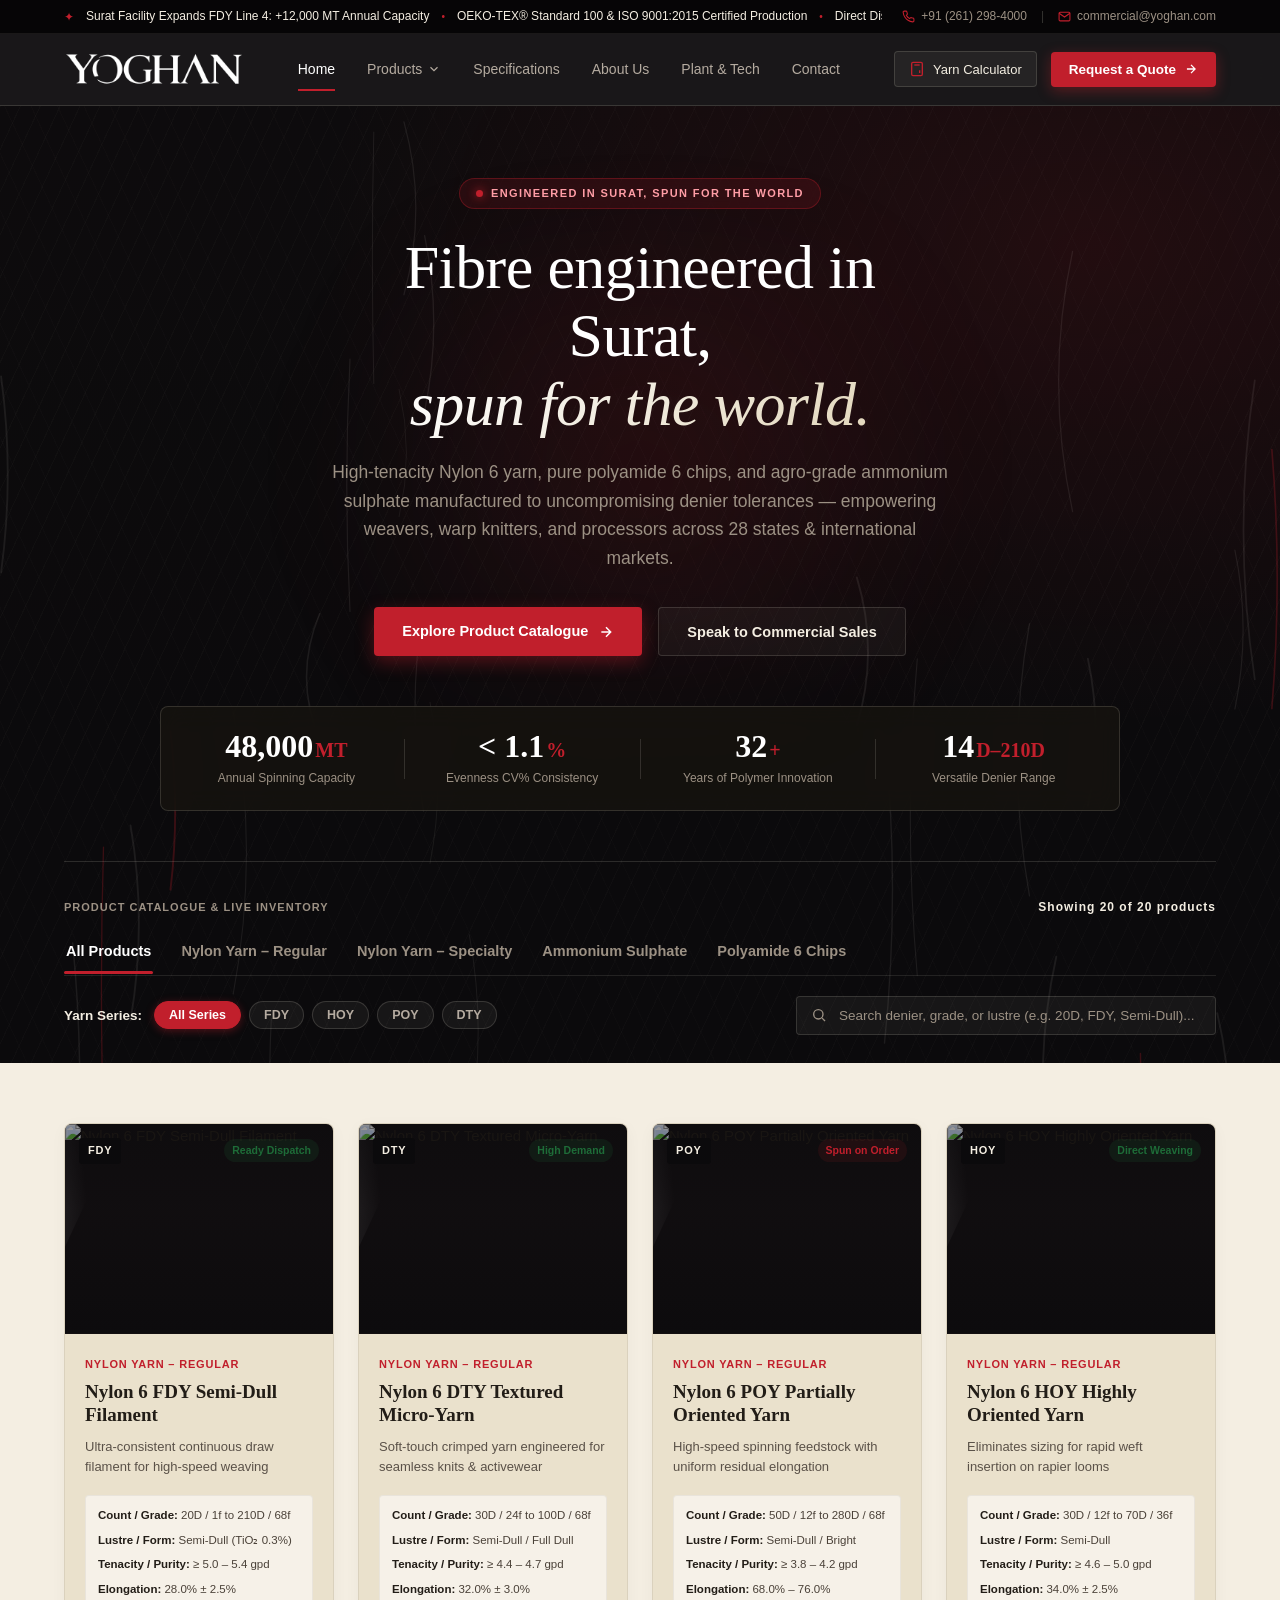
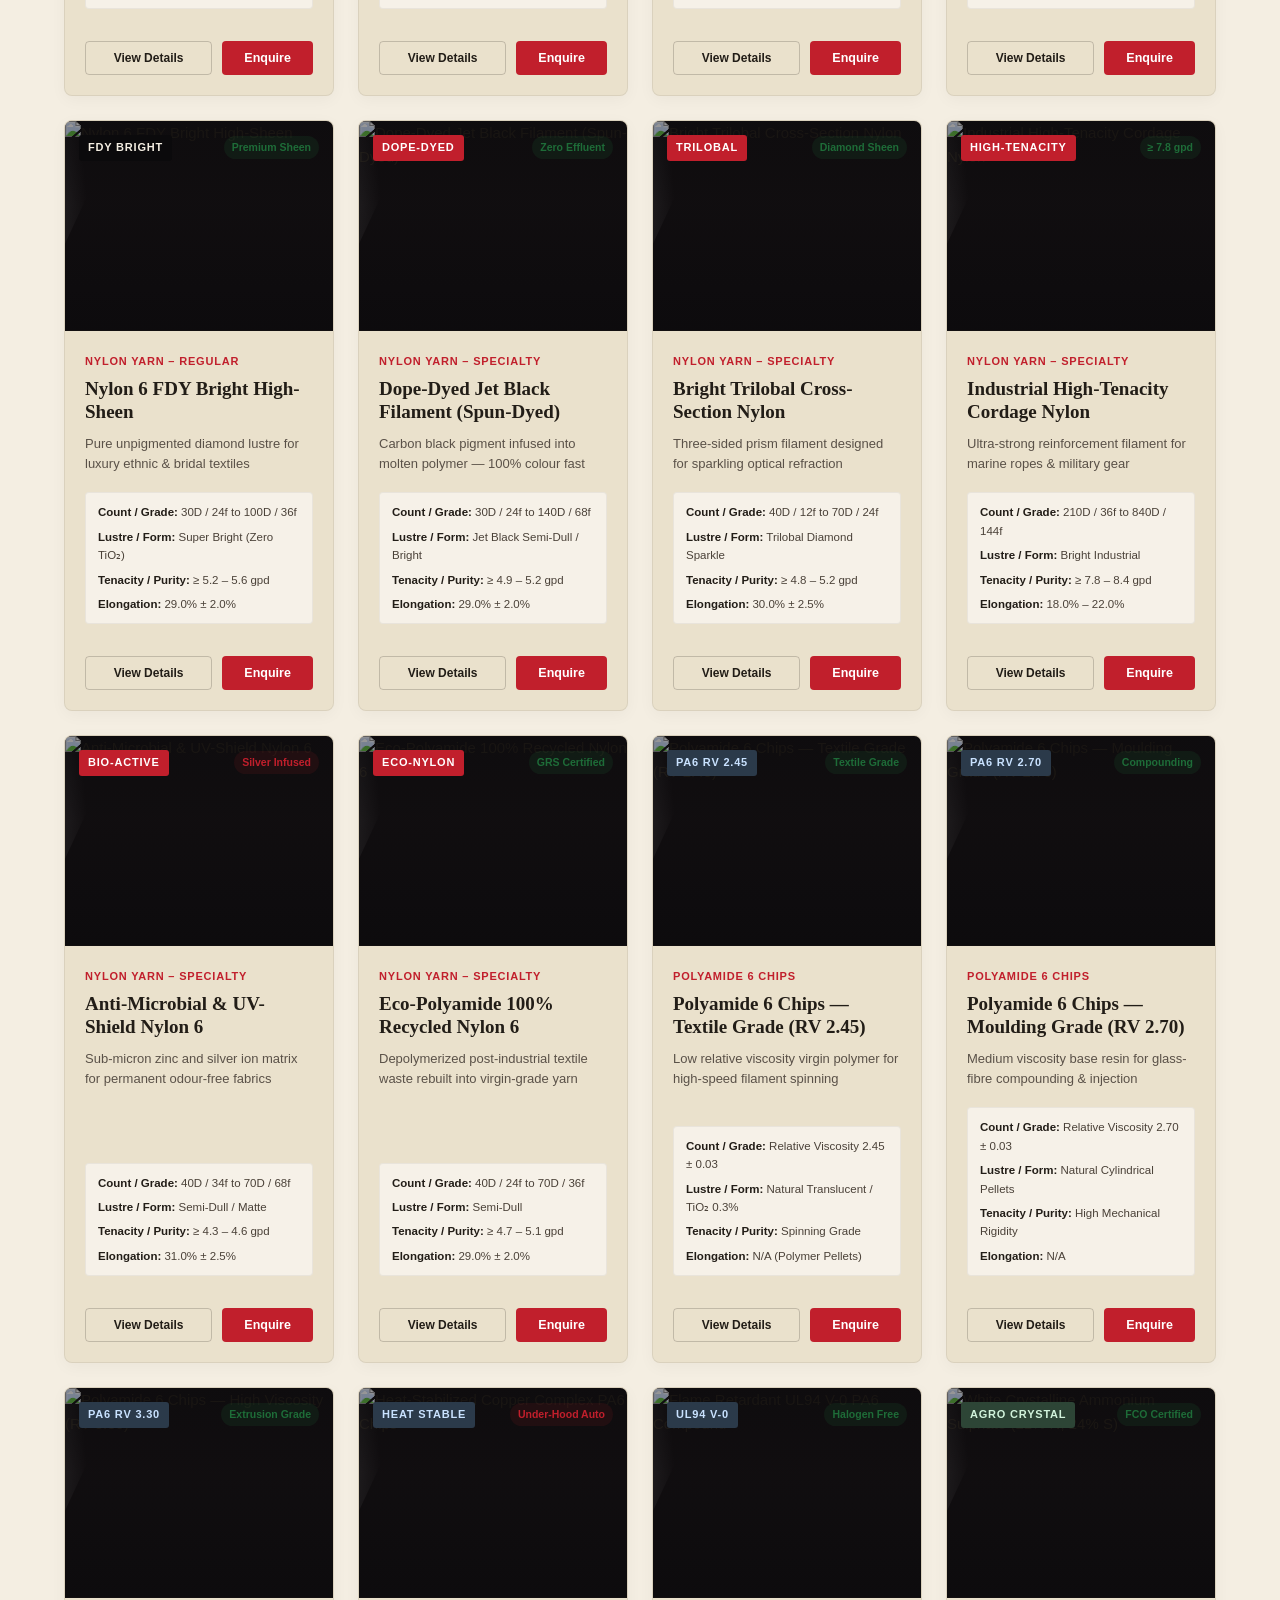
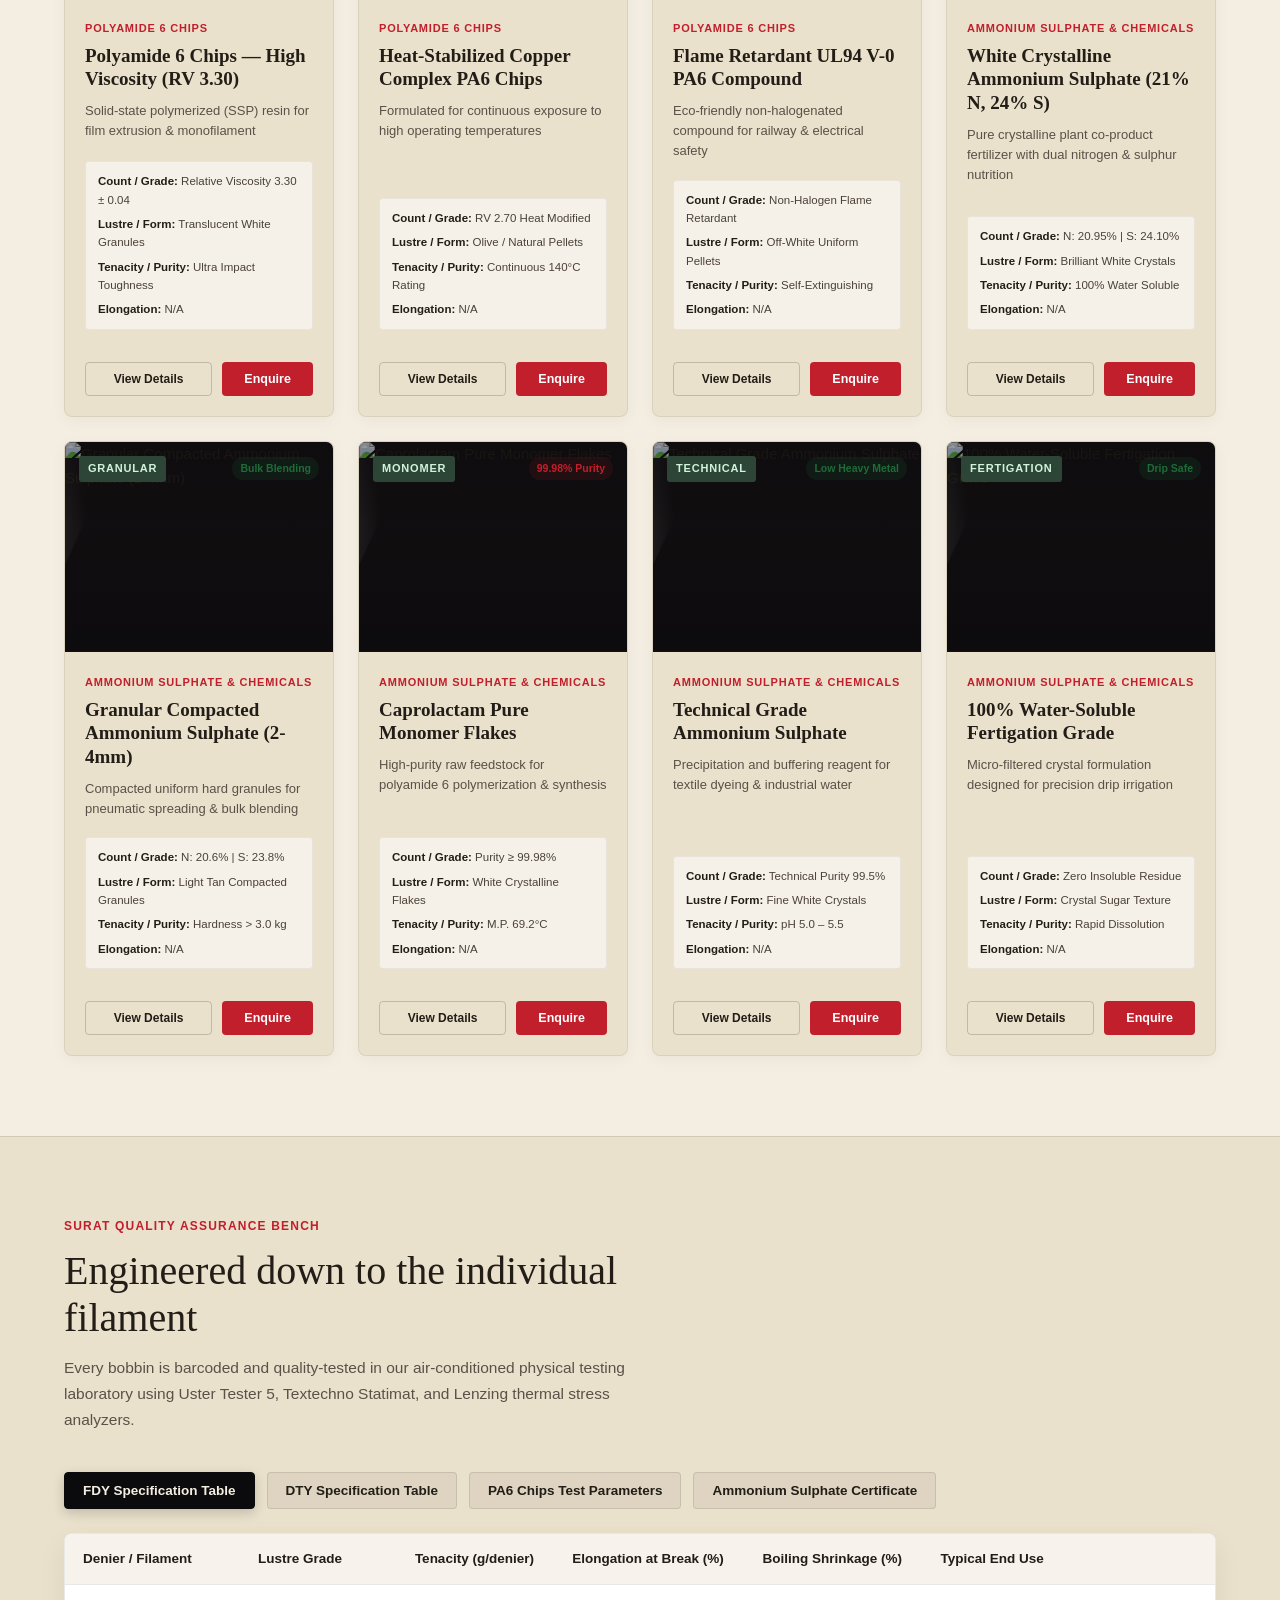
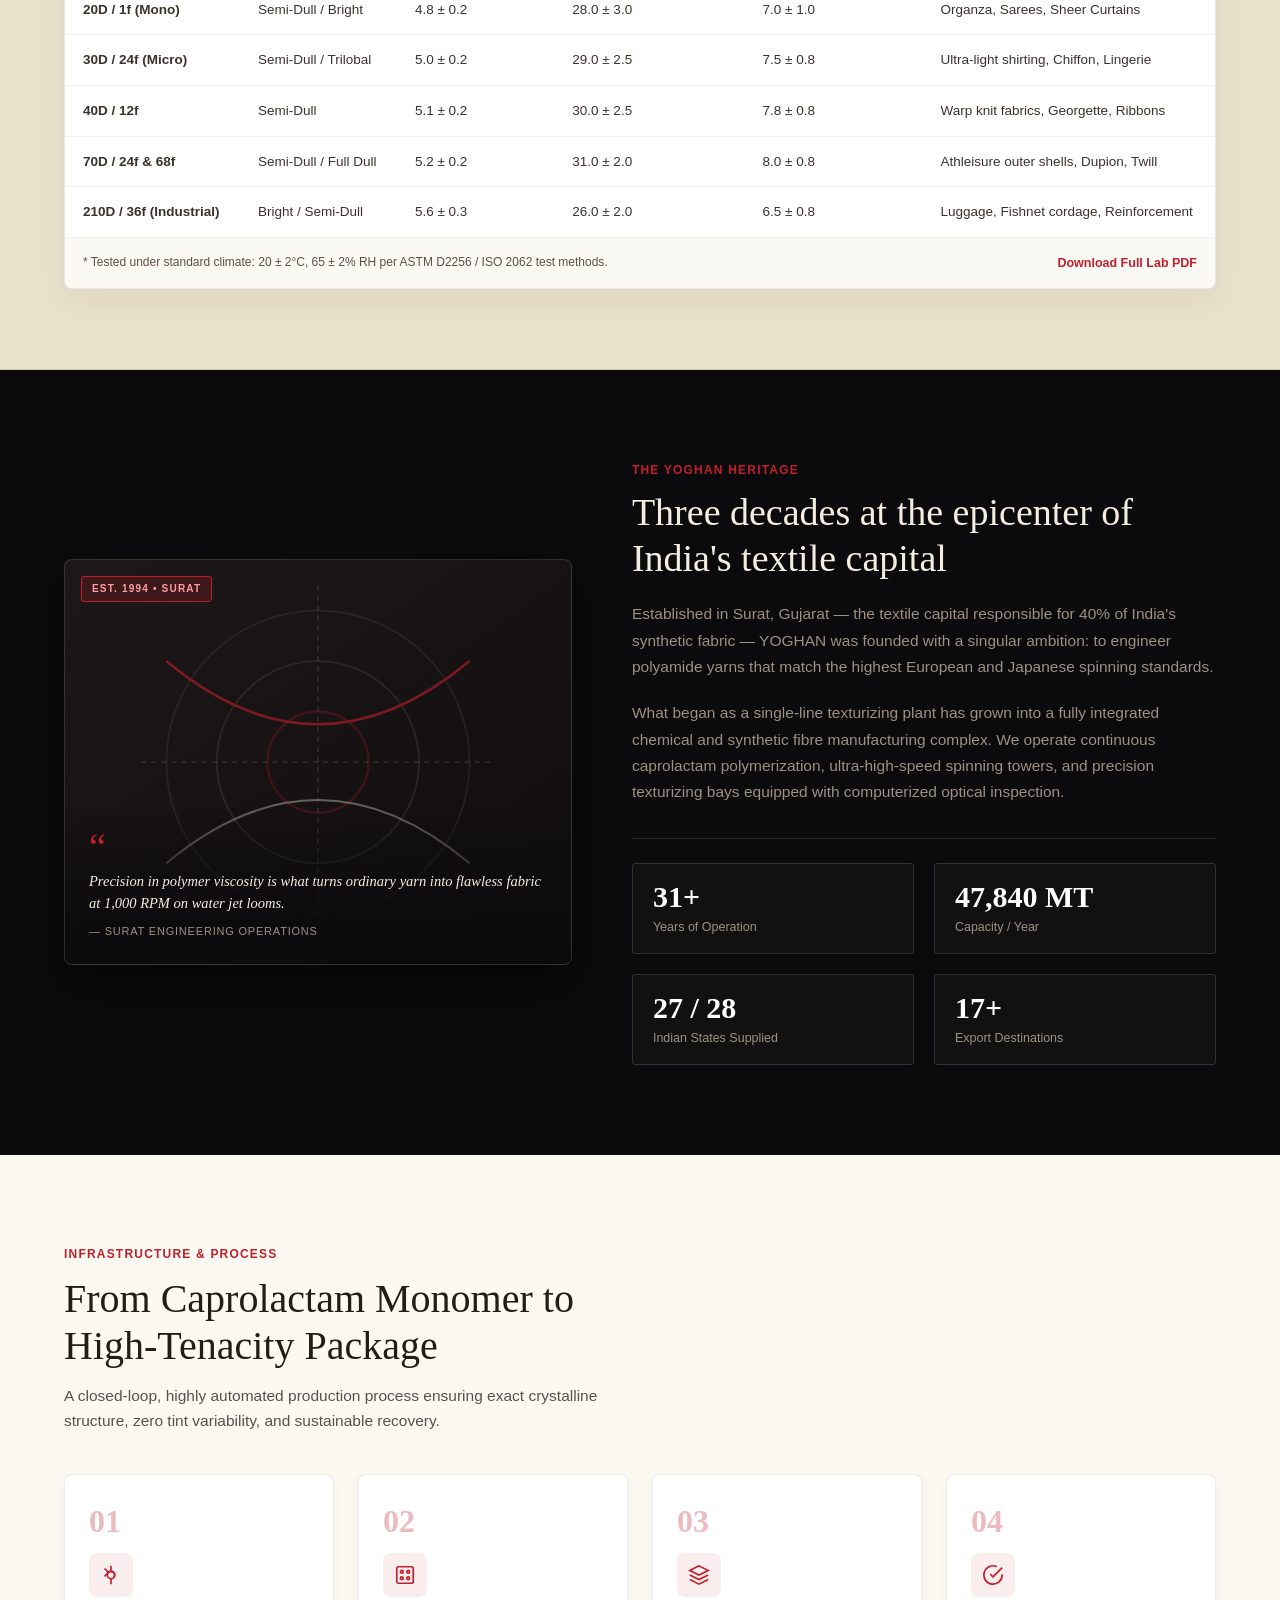
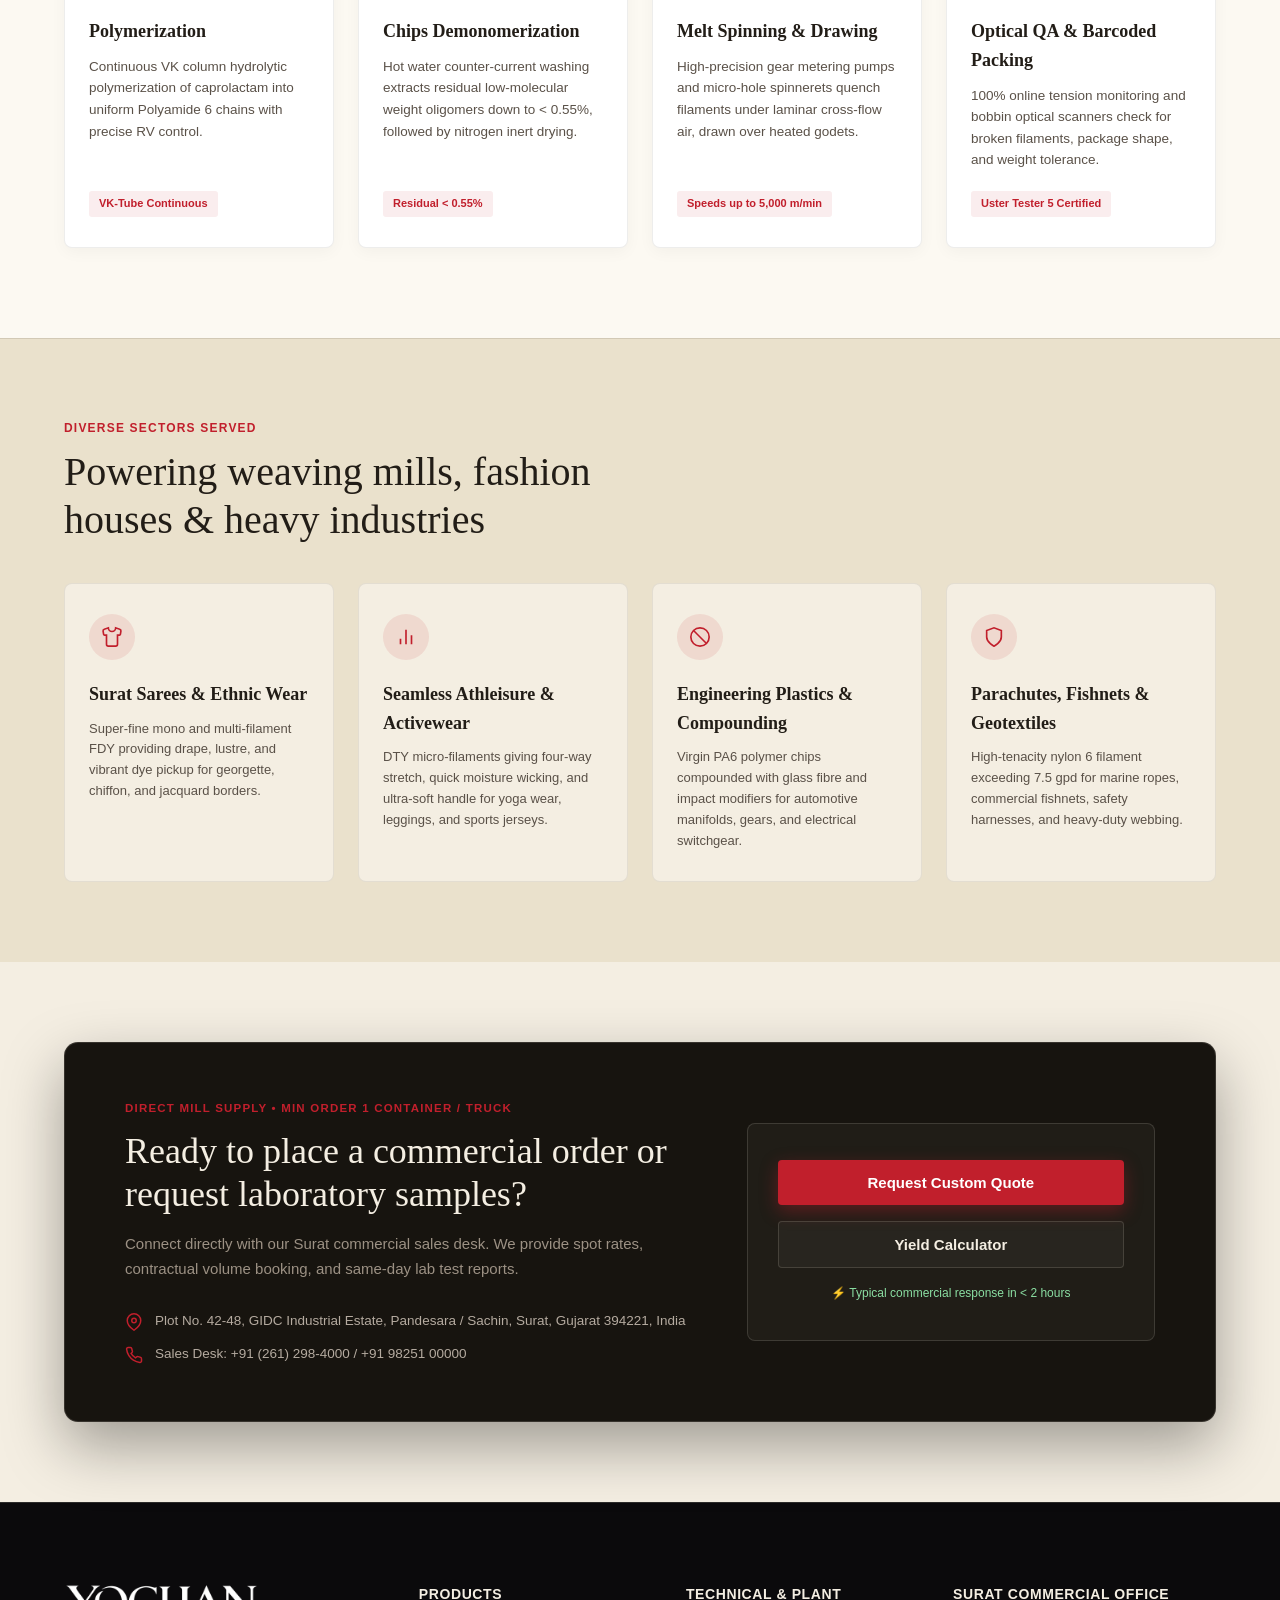
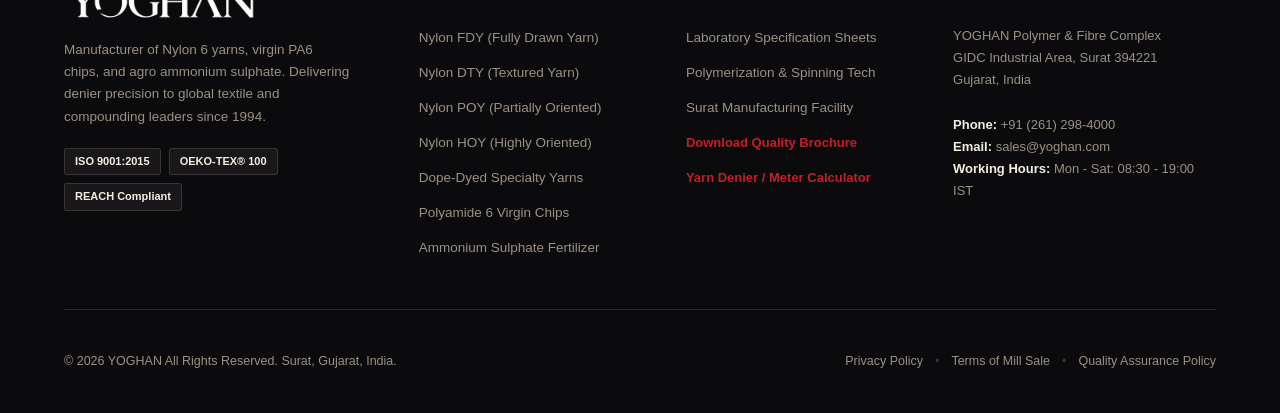
==== index.html @ 5aec8672 "Apply official YOGHAN logo across navbar, mobile drawer, footer and favicon; remove ticker UPDATES b" ====
<!DOCTYPE html>
<html lang="en">
<head>
  <meta charset="UTF-8">
  <meta name="viewport" content="width=device-width, initial-scale=1, viewport-fit=cover">
  <title>YOGHAN — Engineered Textile & Polymer Solutions | Surat</title>
  <meta name="description" content="Surat's premier manufacturer of high-tenacity Nylon Yarn (FDY, POY, DTY, HOY), Polyamide 6 Chips, and industrial-grade Ammonium Sulphate. Consistent denier, global standards.">
  <!-- Security Headers for Static Commercial Website -->
  <meta http-equiv="X-Content-Type-Options" content="nosniff">
  <meta name="referrer" content="strict-origin-when-cross-origin">
  <meta http-equiv="Content-Security-Policy" content="default-src 'self' https: data: 'unsafe-inline' 'unsafe-eval'; img-src 'self' https: data: blob:; font-src 'self' https://fonts.gstatic.com data:; style-src 'self' 'unsafe-inline' https://fonts.googleapis.com;">
  <link rel="icon" type="image/png" href="assets/favicon.png">
  <link rel="preconnect" href="https://fonts.googleapis.com">
  <link rel="preconnect" href="https://fonts.gstatic.com" crossorigin>
  <link href="https://fonts.googleapis.com/css2?family=Fraunces:ital,opsz,wght@0,9..144,300;0,9..144,400;0,9..144,500;0,9..144,600;0,9..144,700;1,9..144,400&family=Inter:wght@300;400;500;600;700&display=swap" rel="stylesheet">
  <link rel="stylesheet" href="style.css">
</head>
<body>

  <!-- ==================== TOP ANNOUNCEMENT TICKER ==================== -->
  <div class="top-bar">
    <div class="top-bar-inner">
      <div class="ticker-wrap">
        <span class="ticker-dot">✦</span>
        <span class="ticker-text">Surat Facility Expands FDY Line 4: +12,000 MT Annual Capacity</span>
        <span class="ticker-sep">•</span>
        <span class="ticker-text">OEKO-TEX® Standard 100 & ISO 9001:2015 Certified Production</span>
        <span class="ticker-sep">•</span>
        <span class="ticker-text">Direct Dispatch to Bhiwandi, Tirupur, Ludhiana, Surat & Global Ports</span>
      </div>
      <div class="top-bar-contact">
        <a href="tel:+912612984000" class="top-link">
          <svg viewBox="0 0 24 24" fill="none" stroke="currentColor" stroke-width="2"><path d="M22 16.92v3a2 2 0 0 1-2.18 2 19.79 19.79 0 0 1-8.63-3.07 19.5 19.5 0 0 1-6-6 19.79 19.79 0 0 1-3.07-8.67A2 2 0 0 1 4.11 2h3a2 2 0 0 1 2 1.72 12.84 12.84 0 0 0 .7 2.81 2 2 0 0 1-.45 2.11L8.09 9.91a16 16 0 0 0 6 6l1.27-1.27a2 2 0 0 1 2.11-.45 12.84 12.84 0 0 0 2.81.7A2 2 0 0 1 22 16.92z"/></svg>
          +91 (261) 298-4000
        </a>
        <span class="top-divider">|</span>
        <a href="mailto:commercial@yoghan.com" class="top-link">
          <svg viewBox="0 0 24 24" fill="none" stroke="currentColor" stroke-width="2"><path d="M4 4h16c1.1 0 2 .9 2 2v12c0 1.1-.9 2-2 2H4c-1.1 0-2-.9-2-2V6c0-1.1.9-2 2-2z"/><polyline points="22,6 12,13 2,6"/></svg>
          commercial@yoghan.com
        </a>
      </div>
    </div>
  </div>

  <!-- ==================== HEADER / NAVIGATION ==================== -->
  <header class="nav" id="mainNavbar">
    <div class="nav-inner">
      <a class="brand" href="#home" aria-label="YOGHAN Home">
        <img src="assets/logo-white.png" alt="YOGHAN" class="brand-logo-img">
      </a>

      <!-- Desktop Navigation Menu -->
      <nav class="nav-menu-wrapper" id="navLinks" aria-label="Main Navigation">
        <ul class="nav-links">
          <li class="nav-item">
            <a href="#home" class="nav-link active">Home</a>
          </li>
          <li class="nav-item dropdown-parent">
            <a href="#product" class="nav-link">
              Products
              <svg class="chevron-icon" viewBox="0 0 24 24" fill="none" stroke="currentColor" stroke-width="2"><path d="m6 9 6 6 6-6"/></svg>
            </a>
            <!-- Animated Dropdown / Mega-Menu -->
            <div class="dropdown-panel">
              <div class="dropdown-grid">
                <div class="dropdown-col">
                  <span class="dropdown-col-title">Nylon 6 Filament Yarns</span>
                  <a href="#product" class="dropdown-item" data-filter="nylon-reg" data-series="fdy">
                    <span class="item-title">Fully Drawn Yarn (FDY)</span>
                    <span class="item-desc">High sheen, low elongation for shirting & warp</span>
                  </a>
                  <a href="#product" class="dropdown-item" data-filter="nylon-reg" data-series="dty">
                    <span class="item-title">Drawn Textured Yarn (DTY)</span>
                    <span class="item-desc">Crimped, bulked for circular knit & hosiery</span>
                  </a>
                  <a href="#product" class="dropdown-item" data-filter="nylon-reg" data-series="poy">
                    <span class="item-title">Partially Oriented Yarn (POY)</span>
                    <span class="item-desc">Feedstock for texturizing & draw-twisting</span>
                  </a>
                  <a href="#product" class="dropdown-item" data-filter="nylon-reg" data-series="hoy">
                    <span class="item-title">Highly Oriented Yarn (HOY)</span>
                    <span class="item-desc">Direct weaving grade with high stability</span>
                  </a>
                </div>
                <div class="dropdown-col">
                  <span class="dropdown-col-title">Specialty & Industrial</span>
                  <a href="#product" class="dropdown-item" data-filter="nylon-feat" data-series="all">
                    <span class="item-title">Dope-Dyed & Bright Trilobal</span>
                    <span class="item-desc">Vibrant non-fading colours & diamond lustre</span>
                  </a>
                  <a href="#product" class="dropdown-item" data-filter="chips" data-series="all">
                    <span class="item-title">Polyamide 6 Chips (PA6)</span>
                    <span class="item-desc">Spinning & engineering moulding compound</span>
                  </a>
                  <a href="#product" class="dropdown-item" data-filter="fertilizer" data-series="all">
                    <span class="item-title">Caprolactam Byproduct</span>
                    <span class="item-desc">Industrial & agro Ammonium Sulphate (21% N)</span>
                  </a>
                </div>
                <div class="dropdown-featured-card">
                  <div class="card-badge">SURAT LAB CERTIFIED</div>
                  <h4>Uniform Denier Guarantee</h4>
                  <p>Guaranteed CV% &lt; 1.1 across high-speed loom packages.</p>
                  <button class="card-link" onclick="openSpecSheetModal()">Download Specs Book →</button>
                </div>
              </div>
            </div>
          </li>
          <li class="nav-item">
            <a href="#specs" class="nav-link">Specifications</a>
          </li>
          <li class="nav-item">
            <a href="#about" class="nav-link">About Us</a>
          </li>
          <li class="nav-item">
            <a href="#manufacturing" class="nav-link">Plant & Tech</a>
          </li>
          <li class="nav-item">
            <a href="#contact" class="nav-link">Contact</a>
          </li>
        </ul>
      </nav>

      <!-- Action Buttons -->
      <div class="nav-actions">
        <button class="btn-estimator-nav" onclick="openCalculatorModal()" title="Calculate Yarn Yield & Denier">
          <svg viewBox="0 0 24 24" fill="none" stroke="currentColor" stroke-width="2"><rect x="4" y="2" width="16" height="20" rx="2"/><line x1="8" y1="6" x2="16" y2="6"/><line x1="16" y1="14" x2="16" y2="18"/><path d="M8 10h.01M12 10h.01M16 10h.01M8 14h.01M12 14h.01M8 18h.01M12 18h.01"/></svg>
          <span>Yarn Calculator</span>
        </button>
        <button class="nav-cta" onclick="openQuoteModal()">
          <span>Request a Quote</span>
          <svg class="cta-arrow" viewBox="0 0 24 24" fill="none" stroke="currentColor" stroke-width="2.2"><path d="M5 12h14M12 5l7 7-7 7"/></svg>
        </button>
        <!-- Mobile Menu Toggle Button -->
        <button class="nav-toggle" id="navToggle" aria-label="Toggle Navigation Menu" aria-expanded="false">
          <span class="bar bar-1"></span>
          <span class="bar bar-2"></span>
          <span class="bar bar-3"></span>
        </button>
      </div>
    </div>
  </header>

  <!-- ==================== FULL-SCREEN MOBILE NAVIGATION DRAWER ==================== -->
  <aside class="mobile-drawer" id="mobileDrawer" aria-label="Mobile Navigation" aria-hidden="true">
    <div class="mobile-drawer-header">
      <a class="brand" href="#home" onclick="closeMobileNav()">
        <img src="assets/logo-white.png" alt="YOGHAN" class="brand-logo-img">
      </a>
      <button class="mobile-drawer-close" id="mobileDrawerClose" aria-label="Close navigation menu" onclick="closeMobileNav()">
        <svg viewBox="0 0 24 24" width="22" height="22" fill="none" stroke="currentColor" stroke-width="2.2"><path d="M18 6L6 18M6 6l12 12"/></svg>
      </button>
    </div>

    <div class="mobile-drawer-body">
      <div class="mobile-search-box">
        <svg viewBox="0 0 24 24" fill="none" stroke="currentColor" stroke-width="2"><circle cx="11" cy="11" r="7"/><path d="m21 21-4.3-4.3"/></svg>
        <input type="text" id="mobileSearchInput" placeholder="Search denier, chips, fertilizer...">
      </div>

      <ul class="mobile-nav-list">
        <li><a href="#home" class="mobile-link" onclick="closeMobileNav()">Home <span class="arr">→</span></a></li>
        <li>
          <button class="mobile-accordion-toggle" id="mobileProductsAccordion">
            <span>Products & Solutions</span>
            <svg class="acc-chevron" viewBox="0 0 24 24" fill="none" stroke="currentColor" stroke-width="2"><path d="m6 9 6 6 6-6"/></svg>
          </button>
          <div class="mobile-sub-menu" id="mobileProductsSub">
            <a href="#product" data-filter="nylon-reg" class="mobile-sub-link">Nylon Regular (FDY, DTY, POY, HOY)</a>
            <a href="#product" data-filter="nylon-feat" class="mobile-sub-link">Specialty & High-Tenacity Yarns</a>
            <a href="#product" data-filter="chips" class="mobile-sub-link">Polyamide 6 Polymer Chips (PA6)</a>
            <a href="#product" data-filter="fertilizer" class="mobile-sub-link">Ammonium Sulphate & Chemicals</a>
          </div>
        </li>
        <li><a href="#specs" class="mobile-link" onclick="closeMobileNav()">Technical Lab Specs <span class="arr">→</span></a></li>
        <li><a href="#about" class="mobile-link" onclick="closeMobileNav()">About YOGHAN <span class="arr">→</span></a></li>
        <li><a href="#manufacturing" class="mobile-link" onclick="closeMobileNav()">Surat Plant & Tech <span class="arr">→</span></a></li>
        <li><a href="#contact" class="mobile-link" onclick="closeMobileNav()">Commercial Contact <span class="arr">→</span></a></li>
      </ul>

      <div class="mobile-drawer-actions">
        <button class="btn-primary w-full" onclick="openQuoteModal(); closeMobileNav();">Request Commercial Quote</button>
        <button class="btn-ghost w-full" onclick="openCalculatorModal(); closeMobileNav();">Yarn Yield Calculator</button>
      </div>

      <div class="mobile-drawer-contact">
        <p>Direct Surat Sales Desk: <strong>+91 (261) 298-4000</strong></p>
        <p>Email: <strong>sales@yoghan.com</strong></p>
        <p>Dispatches: GIDC Industrial Estate, Surat, Gujarat</p>
      </div>
    </div>
  </aside>

  <!-- ==================== HERO SECTION ==================== -->
  <section class="hero" id="home">
    <canvas id="heroFiberCanvas" class="hero-canvas" aria-hidden="true"></canvas>
    <div class="hero-fibre-layer"></div>
    <div class="hero-glow-accent"></div>

    <div class="hero-content">
      <div class="hero-badge-pill">
        <span class="live-dot"></span>
        <span>ENGINEERED IN SURAT, SPUN FOR THE WORLD</span>
      </div>
      <h1 class="hero-title">
        Fibre engineered in Surat, <br>
        <span class="text-serif-italic">spun for the world.</span>
      </h1>
      <p class="hero-subtitle">
        High-tenacity Nylon 6 yarn, pure polyamide 6 chips, and agro-grade ammonium sulphate manufactured to uncompromising denier tolerances — empowering weavers, warp knitters, and processors across 28 states & international markets.
      </p>

      <div class="hero-actions">
        <a href="#product" class="btn-primary hero-btn">
          <span>Explore Product Catalogue</span>
          <svg viewBox="0 0 24 24" fill="none" stroke="currentColor" stroke-width="2.2"><path d="M5 12h14M12 5l7 7-7 7"/></svg>
        </a>
        <button class="btn-ghost hero-btn" onclick="openQuoteModal()">
          <span>Speak to Commercial Sales</span>
        </button>
      </div>

      <!-- Quick Trust Indicators Bar -->
      <div class="hero-metrics-bar">
        <div class="hero-metric-item">
          <div class="metric-num"><span class="counter" data-target="48000">0</span><span class="plus">MT</span></div>
          <div class="metric-label">Annual Spinning Capacity</div>
        </div>
        <div class="metric-sep"></div>
        <div class="hero-metric-item">
          <div class="metric-num">&lt; <span class="counter" data-target="1.1" data-decimal="1">0.0</span><span class="plus">%</span></div>
          <div class="metric-label">Evenness CV% Consistency</div>
        </div>
        <div class="metric-sep"></div>
        <div class="hero-metric-item">
          <div class="metric-num"><span class="counter" data-target="32">0</span><span class="plus">+</span></div>
          <div class="metric-label">Years of Polymer Innovation</div>
        </div>
        <div class="metric-sep"></div>
        <div class="hero-metric-item">
          <div class="metric-num"><span class="counter" data-target="14">0</span><span class="plus">D–210D</span></div>
          <div class="metric-label">Versatile Denier Range</div>
        </div>
      </div>
    </div>

    <!-- ==================== PRODUCT FILTER BAND ==================== -->
    <div class="filter-band-wrap" id="product">
      <div class="filter-band">
        <div class="filter-head-meta">
          <span class="band-label">PRODUCT CATALOGUE & LIVE INVENTORY</span>
          <span class="results-count" id="productCount">Showing 8 of 8 products</span>
        </div>

        <!-- Primary Category Tabs -->
        <div class="filter-tabs" role="tablist" aria-label="Product Categories">
          <button class="filter-tab-btn active" data-cat="all" role="tab">All Products</button>
          <button class="filter-tab-btn" data-cat="nylon-reg" role="tab">Nylon Yarn – Regular</button>
          <button class="filter-tab-btn" data-cat="nylon-feat" role="tab">Nylon Yarn – Specialty</button>
          <button class="filter-tab-btn" data-cat="fertilizer" role="tab">Ammonium Sulphate</button>
          <button class="filter-tab-btn" data-cat="chips" role="tab">Polyamide 6 Chips</button>
        </div>

        <!-- Series Sub-Filter Row & Search Input -->
        <div class="filter-controls-row">
          <div class="series-filter-group" id="seriesRow">
            <span class="series-title">Yarn Series:</span>
            <div class="series-chips">
              <button class="series-pill active" data-series="all">All Series</button>
              <button class="series-pill" data-series="fdy">FDY</button>
              <button class="series-pill" data-series="hoy">HOY</button>
              <button class="series-pill" data-series="poy">POY</button>
              <button class="series-pill" data-series="dty">DTY</button>
            </div>
          </div>

          <div class="search-box">
            <svg viewBox="0 0 24 24" fill="none" stroke="currentColor" stroke-width="2"><circle cx="11" cy="11" r="7"/><path d="m21 21-4.3-4.3"/></svg>
            <input type="text" id="productSearch" placeholder="Search denier, grade, or lustre (e.g. 20D, FDY, Semi-Dull)..." aria-label="Search products">
            <button class="clear-search" id="clearSearch" aria-label="Clear search" style="display:none;">&times;</button>
          </div>
        </div>
      </div>
    </div>
  </section>

  <!-- ==================== INTERACTIVE PRODUCTS GRID SECTION ==================== -->
  <section class="products-section">
    <div class="section-inner">
      
      <!-- Live Filter Status Notification -->
      <div id="noResultsMsg" class="no-results-box" style="display:none;">
        <div class="no-results-icon">🔍</div>
        <h3>No matching yarn or polymer grades found</h3>
        <p>Try searching for a different denier range (e.g. "40D", "FDY"), or reset filters.</p>
        <button class="btn-ghost" onclick="resetAllFilters()">Reset All Filters</button>
      </div>

      <!-- Animated Product Cards Grid (Populated dynamically from products.js with all 20 products & 4K photography) -->
      <div class="products-grid" id="productsGrid">
        <!-- 20 Product Cards across 4 Departments rendered via products.js & app.js -->
      </div>
    </div>
  </section>

  <!-- ==================== SPECIFICATIONS & LAB TEST BENCH SECTION ==================== -->
  <section class="specs-section" id="specs">
    <div class="section-inner">
      <div class="section-head reveal">
        <p class="kicker">SURAT QUALITY ASSURANCE BENCH</p>
        <h2>Engineered down to the individual filament</h2>
        <p>Every bobbin is barcoded and quality-tested in our air-conditioned physical testing laboratory using Uster Tester 5, Textechno Statimat, and Lenzing thermal stress analyzers.</p>
      </div>

      <div class="specs-interactive-container reveal-stagger">
        <!-- Interactive Specs Selector Tabs -->
        <div class="specs-nav-tabs">
          <button class="spec-tab-btn active" data-spec-target="spec-fdy">FDY Specification Table</button>
          <button class="spec-tab-btn" data-spec-target="spec-dty">DTY Specification Table</button>
          <button class="spec-tab-btn" data-spec-target="spec-chips">PA6 Chips Test Parameters</button>
          <button class="spec-tab-btn" data-spec-target="spec-chem">Ammonium Sulphate Certificate</button>
        </div>

        <!-- Table 1: FDY -->
        <div class="spec-table-card active" id="spec-fdy">
          <div class="table-responsive">
            <table class="specs-table">
              <thead>
                <tr>
                  <th>Denier / Filament</th>
                  <th>Lustre Grade</th>
                  <th>Tenacity (g/denier)</th>
                  <th>Elongation at Break (%)</th>
                  <th>Boiling Shrinkage (%)</th>
                  <th>Typical End Use</th>
                </tr>
              </thead>
              <tbody>
                <tr>
                  <td><strong>20D / 1f (Mono)</strong></td>
                  <td>Semi-Dull / Bright</td>
                  <td>4.8 &plusmn; 0.2</td>
                  <td>28.0 &plusmn; 3.0</td>
                  <td>7.0 &plusmn; 1.0</td>
                  <td>Organza, Sarees, Sheer Curtains</td>
                </tr>
                <tr>
                  <td><strong>30D / 24f (Micro)</strong></td>
                  <td>Semi-Dull / Trilobal</td>
                  <td>5.0 &plusmn; 0.2</td>
                  <td>29.0 &plusmn; 2.5</td>
                  <td>7.5 &plusmn; 0.8</td>
                  <td>Ultra-light shirting, Chiffon, Lingerie</td>
                </tr>
                <tr>
                  <td><strong>40D / 12f</strong></td>
                  <td>Semi-Dull</td>
                  <td>5.1 &plusmn; 0.2</td>
                  <td>30.0 &plusmn; 2.5</td>
                  <td>7.8 &plusmn; 0.8</td>
                  <td>Warp knit fabrics, Georgette, Ribbons</td>
                </tr>
                <tr>
                  <td><strong>70D / 24f & 68f</strong></td>
                  <td>Semi-Dull / Full Dull</td>
                  <td>5.2 &plusmn; 0.2</td>
                  <td>31.0 &plusmn; 2.0</td>
                  <td>8.0 &plusmn; 0.8</td>
                  <td>Athleisure outer shells, Dupion, Twill</td>
                </tr>
                <tr>
                  <td><strong>210D / 36f (Industrial)</strong></td>
                  <td>Bright / Semi-Dull</td>
                  <td>5.6 &plusmn; 0.3</td>
                  <td>26.0 &plusmn; 2.0</td>
                  <td>6.5 &plusmn; 0.8</td>
                  <td>Luggage, Fishnet cordage, Reinforcement</td>
                </tr>
              </tbody>
            </table>
          </div>
          <div class="table-meta-note">
            <span>* Tested under standard climate: 20 &plusmn; 2°C, 65 &plusmn; 2% RH per ASTM D2256 / ISO 2062 test methods.</span>
            <button class="btn-download-pdf" onclick="openSpecSheetModal()">Download Full Lab PDF</button>
          </div>
        </div>

        <!-- Table 2: DTY -->
        <div class="spec-table-card" id="spec-dty">
          <div class="table-responsive">
            <table class="specs-table">
              <thead>
                <tr>
                  <th>Denier / Ply</th>
                  <th>Crimp Contraction (%)</th>
                  <th>Crimp Stability (%)</th>
                  <th>Tenacity (gpd)</th>
                  <th>Boiling Shrinkage (%)</th>
                  <th>Application</th>
                </tr>
              </thead>
              <tbody>
                <tr>
                  <td><strong>40D / 34f / 1</strong></td>
                  <td>45.0 &plusmn; 2.5</td>
                  <td>84.0 &plusmn; 3.0</td>
                  <td>4.4 &plusmn; 0.2</td>
                  <td>3.5 &plusmn; 0.5</td>
                  <td>Seamless activewear, yoga apparel</td>
                </tr>
                <tr>
                  <td><strong>70D / 24f / 1</strong></td>
                  <td>44.0 &plusmn; 2.0</td>
                  <td>85.0 &plusmn; 2.5</td>
                  <td>4.5 &plusmn; 0.2</td>
                  <td>3.6 &plusmn; 0.5</td>
                  <td>Circular knit legwear, sock plating</td>
                </tr>
                <tr>
                  <td><strong>70D / 68f / 2 (Double)</strong></td>
                  <td>46.0 &plusmn; 2.0</td>
                  <td>87.0 &plusmn; 2.0</td>
                  <td>4.6 &plusmn; 0.2</td>
                  <td>3.2 &plusmn; 0.4</td>
                  <td>Heavy thermal knitwear, compression garments</td>
                </tr>
                <tr>
                  <td><strong>100D / 36f / 1</strong></td>
                  <td>42.0 &plusmn; 2.5</td>
                  <td>83.0 &plusmn; 3.0</td>
                  <td>4.3 &plusmn; 0.2</td>
                  <td>3.8 &plusmn; 0.5</td>
                  <td>Upholstery, stretch denim weft</td>
                </tr>
              </tbody>
            </table>
          </div>
          <div class="table-meta-note">
            <span>* Texturized with polyurethane friction discs for low oil splash and uniform dye uptake.</span>
            <button class="btn-download-pdf" onclick="openSpecSheetModal()">Download Full Lab PDF</button>
          </div>
        </div>

        <!-- Table 3: Chips -->
        <div class="spec-table-card" id="spec-chips">
          <div class="table-responsive">
            <table class="specs-table">
              <thead>
                <tr>
                  <th>Test Parameter</th>
                  <th>Testing Standard</th>
                  <th>Unit</th>
                  <th>Guaranteed Value</th>
                </tr>
              </thead>
              <tbody>
                <tr>
                  <td>Relative Viscosity (96% H₂SO₄)</td>
                  <td>ISO 307 / ASTM D789</td>
                  <td>RV</td>
                  <td>2.45 &plusmn; 0.03 / 2.70 &plusmn; 0.03 / 3.30 &plusmn; 0.04</td>
                </tr>
                <tr>
                  <td>Monomer & Oligomer Extractables</td>
                  <td>ISO 6427 (Water extraction)</td>
                  <td>% w/w</td>
                  <td>&le; 0.55%</td>
                </tr>
                <tr>
                  <td>Moisture Content</td>
                  <td>Coulometric Karl Fischer</td>
                  <td>% w/w</td>
                  <td>&le; 0.06% (Packed condition)</td>
                </tr>
                <tr>
                  <td>Melting Point</td>
                  <td>DSC (10°C / min)</td>
                  <td>°C</td>
                  <td>220 &plusmn; 2°C</td>
                </tr>
                <tr>
                  <td>Amino End Groups (-NH₂)</td>
                  <td>Potentiometric titration</td>
                  <td>mmol/kg</td>
                  <td>42 &plusmn; 4</td>
                </tr>
              </tbody>
            </table>
          </div>
          <div class="table-meta-note">
            <span>* Continuous solid state polymerization (SSP) available for high viscosity industrial extrusion grades.</span>
            <button class="btn-download-pdf" onclick="openSpecSheetModal()">Download Full Lab PDF</button>
          </div>
        </div>

        <!-- Table 4: Fertilizer -->
        <div class="spec-table-card" id="spec-chem">
          <div class="table-responsive">
            <table class="specs-table">
              <thead>
                <tr>
                  <th>Chemical Parameter</th>
                  <th>FCO / Standard Specification</th>
                  <th>YOGHAN Typical Lab Result</th>
                </tr>
              </thead>
              <tbody>
                <tr>
                  <td>Total Ammoniacal Nitrogen</td>
                  <td>Min 20.6% by weight</td>
                  <td><strong>20.95%</strong></td>
                </tr>
                <tr>
                  <td>Available Sulphur (as S)</td>
                  <td>Min 23.0% by weight</td>
                  <td><strong>24.10%</strong></td>
                </tr>
                <tr>
                  <td>Free Acidity (as H₂SO₄)</td>
                  <td>Max 0.05% by weight</td>
                  <td><strong>0.025%</strong></td>
                </tr>
                <tr>
                  <td>Moisture Content</td>
                  <td>Max 1.0% by weight</td>
                  <td><strong>0.20%</strong></td>
                </tr>
                <tr>
                  <td>Appearance & Odour</td>
                  <td>White/off-white crystalline salt</td>
                  <td>Pure white, crystalline, odourless</td>
                </tr>
              </tbody>
            </table>
          </div>
          <div class="table-meta-note">
            <span>* Conforms fully to Fertilizer (Control) Order (FCO), 1985 standards. FCO Batch COA provided with every rake/truckload.</span>
            <button class="btn-download-pdf" onclick="openSpecSheetModal()">Download Full Lab PDF</button>
          </div>
        </div>

      </div>
    </div>
  </section>

  <!-- ==================== ABOUT US SECTION ==================== -->
  <section class="about" id="about">
    <div class="section-inner">
      <div class="about-grid">
        <div class="about-visual-col reveal">
          <div class="about-image-card">
            <div class="visual-badge">EST. 1994 • SURAT</div>
            <div class="about-art-pattern">
              <svg viewBox="0 0 400 320" fill="none" class="about-diagram-svg">
                <!-- Abstract plant geometry -->
                <circle cx="200" cy="160" r="120" stroke="rgba(244,238,226,0.12)" stroke-width="1.5"/>
                <circle cx="200" cy="160" r="80" stroke="rgba(244,238,226,0.15)" stroke-width="1.5"/>
                <circle cx="200" cy="160" r="40" stroke="rgba(193,31,44,0.4)" stroke-width="2"/>
                <path d="M60 160 L340 160" stroke="rgba(244,238,226,0.18)" stroke-width="1.5" stroke-dasharray="4 4"/>
                <path d="M200 20 L200 300" stroke="rgba(244,238,226,0.18)" stroke-width="1.5" stroke-dasharray="4 4"/>
                <!-- Weaving thread lines -->
                <path d="M80 80 Q 200 180 320 80" stroke="var(--red)" stroke-width="2" fill="none"/>
                <path d="M80 240 Q 200 140 320 240" stroke="#f4eee2" stroke-width="1.5" fill="none" opacity="0.6"/>
              </svg>
            </div>
            <div class="plant-quote-overlay">
              <span class="quote-mark">“</span>
              <p>Precision in polymer viscosity is what turns ordinary yarn into flawless fabric at 1,000 RPM on water jet looms.</p>
              <div class="quote-author">— Surat Engineering Operations</div>
            </div>
          </div>
        </div>

        <div class="about-text-col reveal-stagger">
          <p class="kicker">THE YOGHAN HERITAGE</p>
          <h2>Three decades at the epicenter of India's textile capital</h2>
          <p>
            Established in Surat, Gujarat — the textile capital responsible for 40% of India's synthetic fabric — YOGHAN was founded with a singular ambition: to engineer polyamide yarns that match the highest European and Japanese spinning standards.
          </p>
          <p>
            What began as a single-line texturizing plant has grown into a fully integrated chemical and synthetic fibre manufacturing complex. We operate continuous caprolactam polymerization, ultra-high-speed spinning towers, and precision texturizing bays equipped with computerized optical inspection.
          </p>

          <div class="about-stat-grid">
            <div class="stat-card">
              <b class="stat-num"><span class="counter" data-target="32">0</span>+</b>
              <span class="stat-label">Years of Operation</span>
            </div>
            <div class="stat-card">
              <b class="stat-num"><span class="counter" data-target="48000">0</span> MT</b>
              <span class="stat-label">Capacity / Year</span>
            </div>
            <div class="stat-card">
              <b class="stat-num"><span class="counter" data-target="28">0</span> / 28</b>
              <span class="stat-label">Indian States Supplied</span>
            </div>
            <div class="stat-card">
              <b class="stat-num"><span class="counter" data-target="18">0</span>+</b>
              <span class="stat-label">Export Destinations</span>
            </div>
          </div>
        </div>
      </div>
    </div>
  </section>

  <!-- ==================== PLANT & TECHNOLOGY SHOWCASE ==================== -->
  <section class="tech-section" id="manufacturing">
    <div class="section-inner">
      <div class="section-head reveal">
        <p class="kicker">INFRASTRUCTURE & PROCESS</p>
        <h2>From Caprolactam Monomer to High-Tenacity Package</h2>
        <p>A closed-loop, highly automated production process ensuring exact crystalline structure, zero tint variability, and sustainable recovery.</p>
      </div>

      <div class="process-steps-grid reveal-stagger">
        
        <div class="step-card">
          <div class="step-num">01</div>
          <div class="step-icon">
            <svg viewBox="0 0 24 24" fill="none" stroke="currentColor" stroke-width="1.8"><path d="M12 2v6m0 0a4 4 0 1 1 0 8 4 4 0 0 1 0-8zm0 8v6"/><path d="M4.93 4.93l4.24 4.24m0 0a4 4 0 1 1 5.66 5.66m-5.66-5.66l-4.24 4.24"/></svg>
          </div>
          <h3>Polymerization</h3>
          <p>Continuous VK column hydrolytic polymerization of caprolactam into uniform Polyamide 6 chains with precise RV control.</p>
          <div class="step-tag">VK-Tube Continuous</div>
        </div>

        <div class="step-card">
          <div class="step-num">02</div>
          <div class="step-icon">
            <svg viewBox="0 0 24 24" fill="none" stroke="currentColor" stroke-width="1.8"><rect x="3" y="3" width="18" height="18" rx="2"/><circle cx="8.5" cy="8.5" r="1.5"/><circle cx="15.5" cy="8.5" r="1.5"/><circle cx="8.5" cy="15.5" r="1.5"/><circle cx="15.5" cy="15.5" r="1.5"/></svg>
          </div>
          <h3>Chips Demonomerization</h3>
          <p>Hot water counter-current washing extracts residual low-molecular weight oligomers down to &lt; 0.55%, followed by nitrogen inert drying.</p>
          <div class="step-tag">Residual &lt; 0.55%</div>
        </div>

        <div class="step-card">
          <div class="step-num">03</div>
          <div class="step-icon">
            <svg viewBox="0 0 24 24" fill="none" stroke="currentColor" stroke-width="1.8"><path d="M12 2L2 7l10 5 10-5-10-5zM2 17l10 5 10-5M2 12l10 5 10-5"/></svg>
          </div>
          <h3>Melt Spinning & Drawing</h3>
          <p>High-precision gear metering pumps and micro-hole spinnerets quench filaments under laminar cross-flow air, drawn over heated godets.</p>
          <div class="step-tag">Speeds up to 5,000 m/min</div>
        </div>

        <div class="step-card">
          <div class="step-num">04</div>
          <div class="step-icon">
            <svg viewBox="0 0 24 24" fill="none" stroke="currentColor" stroke-width="1.8"><path d="M22 11.08V12a10 10 0 1 1-5.93-9.14"/><polyline points="22 4 12 14.01 9 11.01"/></svg>
          </div>
          <h3>Optical QA & Barcoded Packing</h3>
          <p>100% online tension monitoring and bobbin optical scanners check for broken filaments, package shape, and weight tolerance.</p>
          <div class="step-tag">Uster Tester 5 Certified</div>
        </div>

      </div>
    </div>
  </section>

  <!-- ==================== APPLICATIONS & CLIENT INDUSTRIES ==================== -->
  <section class="applications-section">
    <div class="section-inner">
      <div class="section-head reveal">
        <p class="kicker">DIVERSE SECTORS SERVED</p>
        <h2>Powering weaving mills, fashion houses & heavy industries</h2>
      </div>

      <div class="app-grid reveal-stagger">
        <div class="app-card">
          <div class="app-icon-wrap">
            <svg viewBox="0 0 24 24" fill="none" stroke="currentColor" stroke-width="1.8"><path d="M20.38 3.46 16 2a4 4 0 0 1-8 0L3.62 3.46a2 2 0 0 0-1.34 2.23l.58 3.47a1 1 0 0 0 .99.84H6v10c0 1.1.9 2 2 2h8a2 2 0 0 0 2-2V10h2.15a1 1 0 0 0 .99-.84l.58-3.47a2 2 0 0 0-1.34-2.23z"/></svg>
          </div>
          <h3>Surat Sarees & Ethnic Wear</h3>
          <p>Super-fine mono and multi-filament FDY providing drape, lustre, and vibrant dye pickup for georgette, chiffon, and jacquard borders.</p>
        </div>

        <div class="app-card">
          <div class="app-icon-wrap">
            <svg viewBox="0 0 24 24" fill="none" stroke="currentColor" stroke-width="1.8"><path d="M18 20V10M12 20V4M6 20v-6"/></svg>
          </div>
          <h3>Seamless Athleisure & Activewear</h3>
          <p>DTY micro-filaments giving four-way stretch, quick moisture wicking, and ultra-soft handle for yoga wear, leggings, and sports jerseys.</p>
        </div>

        <div class="app-card">
          <div class="app-icon-wrap">
            <svg viewBox="0 0 24 24" fill="none" stroke="currentColor" stroke-width="1.8"><circle cx="12" cy="12" r="10"/><path d="m4.93 4.93 14.14 14.14"/></svg>
          </div>
          <h3>Engineering Plastics & Compounding</h3>
          <p>Virgin PA6 polymer chips compounded with glass fibre and impact modifiers for automotive manifolds, gears, and electrical switchgear.</p>
        </div>

        <div class="app-card">
          <div class="app-icon-wrap">
            <svg viewBox="0 0 24 24" fill="none" stroke="currentColor" stroke-width="1.8"><path d="M12 22s8-4 8-10V5l-8-3-8 3v7c0 6 8 10 8 10z"/></svg>
          </div>
          <h3>Parachutes, Fishnets & Geotextiles</h3>
          <p>High-tenacity nylon 6 filament exceeding 7.5 gpd for marine ropes, commercial fishnets, safety harnesses, and heavy-duty webbing.</p>
        </div>
      </div>
    </div>
  </section>

  <!-- ==================== COMMERCIAL CONTACT / QUOTE STRIP ==================== -->
  <section class="contact-strip" id="contact">
    <div class="section-inner reveal">
      <div class="contact-strip-card">
        <div class="contact-card-content">
          <span class="strip-kicker">DIRECT MILL SUPPLY • MIN ORDER 1 CONTAINER / TRUCK</span>
          <h2>Ready to place a commercial order or request laboratory samples?</h2>
          <p>Connect directly with our Surat commercial sales desk. We provide spot rates, contractual volume booking, and same-day lab test reports.</p>
          
          <div class="strip-contact-points">
            <div class="point-item">
              <svg viewBox="0 0 24 24" fill="none" stroke="currentColor" stroke-width="2"><path d="M21 10c0 7-9 13-9 13s-9-6-9-13a9 9 0 0 1 18 0z"/><circle cx="12" cy="10" r="3"/></svg>
              <span>Plot No. 42-48, GIDC Industrial Estate, Pandesara / Sachin, Surat, Gujarat 394221, India</span>
            </div>
            <div class="point-item">
              <svg viewBox="0 0 24 24" fill="none" stroke="currentColor" stroke-width="2"><path d="M22 16.92v3a2 2 0 0 1-2.18 2 19.79 19.79 0 0 1-8.63-3.07 19.5 19.5 0 0 1-6-6 19.79 19.79 0 0 1-3.07-8.67A2 2 0 0 1 4.11 2h3a2 2 0 0 1 2 1.72 12.84 12.84 0 0 0 .7 2.81 2 2 0 0 1-.45 2.11L8.09 9.91a16 16 0 0 0 6 6l1.27-1.27a2 2 0 0 1 2.11-.45 12.84 12.84 0 0 0 2.81.7A2 2 0 0 1 22 16.92z"/></svg>
              <span>Sales Desk: +91 (261) 298-4000 / +91 98251 00000</span>
            </div>
          </div>
        </div>

        <div class="contact-card-actions">
          <button class="btn-primary quote-btn-lg" onclick="openQuoteModal()">Request Custom Quote</button>
          <button class="btn-ghost quote-btn-lg" onclick="openCalculatorModal()">Yield Calculator</button>
          <span class="turnaround-note">⚡ Typical commercial response in &lt; 2 hours</span>
        </div>
      </div>
    </div>
  </section>

  <!-- ==================== FOOTER ==================== -->
  <footer class="footer">
    <div class="footer-inner">
      <div class="footer-col brand-col">
        <a class="brand" href="#home" aria-label="YOGHAN Home">
          <img src="assets/logo-white.png" alt="YOGHAN" class="brand-logo-img footer-logo-img">
        </a>
        <p class="footer-brand-desc">
          Manufacturer of Nylon 6 yarns, virgin PA6 chips, and agro ammonium sulphate. Delivering denier precision to global textile and compounding leaders since 1994.
        </p>
        <div class="iso-badges">
          <span class="iso-tag">ISO 9001:2015</span>
          <span class="iso-tag">OEKO-TEX® 100</span>
          <span class="iso-tag">REACH Compliant</span>
        </div>
      </div>

      <div class="footer-col">
        <h4>Products</h4>
        <ul class="footer-link-list">
          <li><a href="#product" data-filter="nylon-reg" data-series="fdy">Nylon FDY (Fully Drawn Yarn)</a></li>
          <li><a href="#product" data-filter="nylon-reg" data-series="dty">Nylon DTY (Textured Yarn)</a></li>
          <li><a href="#product" data-filter="nylon-reg" data-series="poy">Nylon POY (Partially Oriented)</a></li>
          <li><a href="#product" data-filter="nylon-reg" data-series="hoy">Nylon HOY (Highly Oriented)</a></li>
          <li><a href="#product" data-filter="nylon-feat" data-series="all">Dope-Dyed Specialty Yarns</a></li>
          <li><a href="#product" data-filter="chips" data-series="all">Polyamide 6 Virgin Chips</a></li>
          <li><a href="#product" data-filter="fertilizer" data-series="all">Ammonium Sulphate Fertilizer</a></li>
        </ul>
      </div>

      <div class="footer-col">
        <h4>Technical & Plant</h4>
        <ul class="footer-link-list">
          <li><a href="#specs">Laboratory Specification Sheets</a></li>
          <li><a href="#manufacturing">Polymerization & Spinning Tech</a></li>
          <li><a href="#about">Surat Manufacturing Facility</a></li>
          <li><button class="footer-btn-link" onclick="openSpecSheetModal()">Download Quality Brochure</button></li>
          <li><button class="footer-btn-link" onclick="openCalculatorModal()">Yarn Denier / Meter Calculator</button></li>
        </ul>
      </div>

      <div class="footer-col">
        <h4>Surat Commercial Office</h4>
        <address class="footer-address">
          YOGHAN Polymer & Fibre Complex<br>
          GIDC Industrial Area, Surat 394221<br>
          Gujarat, India<br><br>
          <strong>Phone:</strong> +91 (261) 298-4000<br>
          <strong>Email:</strong> sales@yoghan.com<br>
          <strong>Working Hours:</strong> Mon - Sat: 08:30 - 19:00 IST
        </address>
      </div>
    </div>

    <div class="footer-bottom-bar">
      <div class="footer-bottom-inner">
        <p>© 2026 YOGHAN All Rights Reserved. Surat, Gujarat, India.</p>
        <div class="footer-bottom-links">
          <a href="#">Privacy Policy</a>
          <span class="sep">•</span>
          <a href="#">Terms of Mill Sale</a>
          <span class="sep">•</span>
          <a href="#">Quality Assurance Policy</a>
        </div>
      </div>
    </div>
  </footer>

  <!-- ==================== MODAL 1: REQUEST A QUOTE (INTERACTIVE COMMERCIAL DRAWER) ==================== -->
  <div class="modal-overlay" id="quoteModal" aria-hidden="true" role="dialog" aria-labelledby="quoteModalTitle">
    <div class="modal-card">
      <button class="modal-close" onclick="closeQuoteModal()" aria-label="Close modal">&times;</button>
      <div class="modal-header">
        <span class="modal-badge">COMMERCIAL INQUIRY</span>
        <h2 id="quoteModalTitle">Request Commercial Price Quote</h2>
        <p>Direct mill rates from our Surat plant. Fill out your requirements below for an official quotation within 2 business hours.</p>
      </div>

      <form id="quoteForm" onsubmit="handleQuoteSubmit(event)">
        <div class="form-row">
          <div class="form-group">
            <label for="quoteName">Full Name / Contact Person *</label>
            <input type="text" id="quoteName" required placeholder="e.g. Rajesh Shah">
          </div>
          <div class="form-group">
            <label for="quoteCompany">Company / Mill Name *</label>
            <input type="text" id="quoteCompany" required placeholder="e.g. Surat Weaving Mills Ltd.">
          </div>
        </div>

        <div class="form-row">
          <div class="form-group">
            <label for="quotePhone">Mobile / WhatsApp Number *</label>
            <input type="tel" id="quotePhone" required placeholder="+91 98250 12345">
          </div>
          <div class="form-group">
            <label for="quoteEmail">Official Email *</label>
            <input type="email" id="quoteEmail" required placeholder="procurement@company.com">
          </div>
        </div>

        <div class="form-row">
          <div class="form-group">
            <label for="quoteProduct">Product Line *</label>
            <select id="quoteProduct" required onchange="handleProductChange(this.value)">
              <option value="Nylon 6 FDY Regular">Nylon 6 FDY (Fully Drawn Yarn)</option>
              <option value="Nylon 6 DTY Regular">Nylon 6 DTY (Textured Yarn)</option>
              <option value="Nylon 6 POY Regular">Nylon 6 POY (Partially Oriented)</option>
              <option value="Nylon 6 HOY Regular">Nylon 6 HOY (Highly Oriented)</option>
              <option value="Dope-Dyed Specialty Nylon">Dope-Dyed Specialty Colours</option>
              <option value="High-Tenacity Industrial Nylon">High-Tenacity Industrial Nylon</option>
              <option value="Polyamide 6 Chips (PA6)">Polyamide 6 Polymer Chips</option>
              <option value="Ammonium Sulphate">Ammonium Sulphate Fertilizer</option>
            </select>
          </div>
          <div class="form-group">
            <label for="quoteDenier">Required Denier / Grade</label>
            <input type="text" id="quoteDenier" placeholder="e.g. 40D/12f Semi-Dull or 2.45 RV">
          </div>
        </div>

        <div class="form-row">
          <div class="form-group">
            <label for="quoteQty">Estimated Quantity (MT / Metric Tonnes) *</label>
            <input type="number" id="quoteQty" min="1" step="0.5" required placeholder="Minimum 1 MT">
          </div>
          <div class="form-group">
            <label for="quoteDestination">Delivery Destination (City / State / Port) *</label>
            <input type="text" id="quoteDestination" required placeholder="e.g. Surat / Bhiwandi / Mundra Port">
          </div>
        </div>

        <div class="form-group">
          <label for="quoteNotes">Special Technical Requirements / End Application</label>
          <textarea id="quoteNotes" rows="3" placeholder="Specify if water jet, air jet, circular knit, special finish oil %, or delivery schedule..."></textarea>
        </div>

        <div class="form-actions">
          <button type="button" class="btn-ghost" onclick="closeQuoteModal()">Cancel</button>
          <button type="submit" class="btn-primary">
            <span>Submit Quotation Request</span>
            <svg viewBox="0 0 24 24" fill="none" stroke="currentColor" stroke-width="2"><path d="M5 12h14M12 5l7 7-7 7"/></svg>
          </button>
        </div>
      </form>

      <!-- Success Notice (Hidden initially) -->
      <div class="form-success-card" id="quoteSuccessMsg" style="display:none;">
        <div class="success-icon">✓</div>
        <h3>Quotation Request Submitted Successfully!</h3>
        <p>Thank you. Your enquiry reference is <strong id="quoteRefNumber">#YOG-2026-948</strong>. Our commercial sales executive will connect with you on WhatsApp/Phone with the best spot rate sheet.</p>
        <button class="btn-primary" onclick="closeQuoteModal()">Done</button>
      </div>
    </div>
  </div>

  <!-- ==================== MODAL 2: INTERACTIVE YARN CALCULATOR ==================== -->
  <div class="modal-overlay" id="calcModal" aria-hidden="true" role="dialog">
    <div class="modal-card">
      <button class="modal-close" onclick="closeCalculatorModal()" aria-label="Close calculator">&times;</button>
      <div class="modal-header">
        <span class="modal-badge">ENGINEERING TOOL</span>
        <h2>Textile Yarn Yield & Conversion Calculator</h2>
        <p>Calculate yarn meters per kilogram, fabric weight, and denier/decitex conversions instantly.</p>
      </div>

      <div class="calc-container">
        <div class="calc-inputs">
          <div class="form-group">
            <label for="calcDenier">Yarn Denier (D)</label>
            <input type="number" id="calcDenier" value="40" min="10" max="2000" oninput="runYarnCalculations()">
          </div>
          <div class="form-group">
            <label for="calcWeightKg">Yarn Weight (Kilograms)</label>
            <input type="number" id="calcWeightKg" value="1" min="0.1" step="0.5" oninput="runYarnCalculations()">
          </div>
        </div>

        <div class="calc-results-grid">
          <div class="calc-res-box">
            <span class="res-title">Linear Length</span>
            <span class="res-val" id="resMeters">225,000 m</span>
            <span class="res-sub">Meters per specified weight</span>
          </div>
          <div class="calc-res-box">
            <span class="res-title">Decitex (dtex)</span>
            <span class="res-val" id="resDtex">44.4 dtex</span>
            <span class="res-sub">Grams per 10,000 meters</span>
          </div>
          <div class="calc-res-box">
            <span class="res-title">English Cotton Count (Ne)</span>
            <span class="res-val" id="resNe">132.8 Ne</span>
            <span class="res-sub">Equivalent spinning count</span>
          </div>
          <div class="calc-res-box">
            <span class="res-title">Metric Count (Nm)</span>
            <span class="res-val" id="resNm">225 Nm</span>
            <span class="res-sub">Kilometers per kilogram</span>
          </div>
        </div>
      </div>

      <div class="modal-footer-actions">
        <button class="btn-primary w-full" onclick="closeCalculatorModal(); openQuoteModal();">Request Pricing for This Denier →</button>
      </div>
    </div>
  </div>

  <!-- ==================== MODAL 3: PRODUCT SPEC SHEET QUICK VIEW ==================== -->
  <div class="modal-overlay" id="specModal" aria-hidden="true" role="dialog">
    <div class="modal-card modal-lg">
      <button class="modal-close" onclick="closeSpecModal()" aria-label="Close specifications">&times;</button>
      <div class="modal-header">
        <span class="modal-badge" id="specModalBadge">TECHNICAL DATA SHEET</span>
        <h2 id="specModalTitle">Nylon 6 Fully Drawn Yarn (FDY)</h2>
        <p id="specModalSubtitle">Surat Plant Standard Specifications, tolerances and packaging configuration.</p>
      </div>

      <div class="spec-modal-content" id="specModalBody">
        <!-- Dynamic content filled via JavaScript -->
      </div>

      <div class="modal-footer-actions">
        <button class="btn-ghost" onclick="closeSpecModal()">Close</button>
        <button class="btn-primary" onclick="closeSpecModal(); openQuoteModal();">Request Mill Price for This Grade</button>
      </div>
    </div>
  </div>

  <!-- Toast Notification Container -->
  <div class="toast-container" id="toastBox" aria-live="polite"></div>

  <!-- Embedded Application Scripts -->
  <script src="products.js"></script>
  <script src="app.js"></script>
</body>
</html>
---- style.css ----
/* ==========================================================================
   YOGHAN — ADVANCED FIBRES & POLYMERS
   Commercial Responsive Stylesheet & Interaction Animations
   ========================================================================== */

:root {
  --ink: #0b0a0c;
  --ink-soft: #141113;
  --panel: #17140f;
  --panel-card: #1f1a14;
  --panel-line: rgba(244, 238, 226, 0.14);
  --panel-line-light: rgba(34, 29, 23, 0.12);
  --red: #c11f2c;
  --red-hover: #dc2433;
  --red-dim: rgba(193, 31, 44, 0.18);
  --red-glow: rgba(193, 31, 44, 0.38);
  --cream: #f4eee2;
  --cream-soft: #fcf9f2;
  --stone: #eae1cc;
  --stone-dark: #ded2b6;
  --ash: #9c9184;
  --ash-light: #b5aba0;
  --ink-text: #221d17;
  --ink-muted: #5a5148;
  --serif: 'Fraunces', Georgia, 'Times New Roman', serif;
  --sans: 'Inter', -apple-system, BlinkMacSystemFont, 'Segoe UI', Roboto, sans-serif;
  --ease-out-expo: cubic-bezier(0.16, 1, 0.3, 1);
  --ease-spring: cubic-bezier(0.34, 1.4, 0.64, 1);
  --shadow-sm: 0 4px 14px rgba(11, 10, 12, 0.08);
  --shadow-md: 0 12px 32px rgba(11, 10, 12, 0.16);
  --shadow-lg: 0 24px 56px rgba(11, 10, 12, 0.28);
  --radius-sm: 4px;
  --radius-md: 8px;
  --radius-lg: 14px;
}

*, *::before, *::after {
  box-sizing: border-box;
}

html {
  scroll-behavior: smooth;
  scroll-padding-top: 84px;
  overflow-x: hidden;
  max-width: 100vw;
  width: 100%;
}

body {
  margin: 0;
  padding: 0;
  background: var(--cream);
  color: var(--ink-text);
  font-family: var(--sans);
  font-size: 15px;
  line-height: 1.6;
  -webkit-font-smoothing: antialiased;
  -moz-osx-font-smoothing: grayscale;
  overflow-x: hidden;
  max-width: 100vw;
  width: 100%;
  position: relative;
}

a {
  color: inherit;
  text-decoration: none;
  transition: color 0.2s ease;
}

button {
  font-family: inherit;
  cursor: pointer;
  border: none;
}

input, select, textarea {
  font-family: inherit;
  font-size: 14px;
}

img, svg {
  display: block;
}

.w-full {
  width: 100% !important;
}

/* ==================== TOP ANNOUNCEMENT TICKER ==================== */
.top-bar {
  background: #060506;
  color: var(--ash-light);
  font-size: 12px;
  border-bottom: 1px solid rgba(244, 238, 226, 0.08);
  position: relative;
  z-index: 60;
  overflow: hidden;
}

.top-bar-inner {
  max-width: 1360px;
  margin: 0 auto;
  padding: 7px 5vw;
  display: flex;
  align-items: center;
  justify-content: space-between;
  gap: 20px;
}

.ticker-wrap {
  display: flex;
  align-items: center;
  gap: 12px;
  overflow: hidden;
  white-space: nowrap;
}

.ticker-dot {
  color: var(--red);
  font-size: 12px;
  line-height: 1;
  display: inline-flex;
  align-items: center;
  justify-content: center;
  animation: pulseDot 2s infinite ease-in-out;
}

.ticker-text {
  font-weight: 500;
  color: var(--cream);
  font-size: 12px;
}

.ticker-sep {
  color: var(--red);
  font-size: 10px;
}

.top-bar-contact {
  display: flex;
  align-items: center;
  gap: 14px;
  flex-shrink: 0;
  font-size: 12px;
}

.top-link {
  display: inline-flex;
  align-items: center;
  gap: 6px;
  color: var(--ash);
  transition: color 0.2s ease;
}

.top-link svg {
  width: 13px;
  height: 13px;
  color: var(--red);
}

.top-link:hover {
  color: var(--cream);
}

.top-divider {
  color: rgba(244, 238, 226, 0.2);
}

/* ==================== NAVIGATION BAR ==================== */
.nav {
  position: sticky;
  top: 0;
  z-index: 50;
  background: rgba(11, 10, 12, 0.94);
  backdrop-filter: blur(14px);
  -webkit-backdrop-filter: blur(14px);
  border-bottom: 1px solid var(--panel-line);
  transition: background 0.3s ease, box-shadow 0.3s ease, padding 0.3s ease;
}

.nav.scrolled {
  background: rgba(11, 10, 12, 0.98);
  box-shadow: 0 10px 30px rgba(0, 0, 0, 0.45);
}

.nav-inner {
  max-width: 1360px;
  margin: 0 auto;
  padding: 16px 5vw;
  display: flex;
  align-items: center;
  justify-content: space-between;
  gap: 24px;
}

/* Brand Logo */
.brand {
  display: flex;
  align-items: center;
  gap: 12px;
  color: var(--cream);
  text-decoration: none;
}

.brand-logo-img {
  height: 34px;
  width: auto;
  max-width: 180px;
  object-fit: contain;
  display: block;
  transition: transform 0.25s var(--ease-spring), filter 0.25s ease;
}

.brand:hover .brand-logo-img {
  transform: scale(1.04);
}

.footer-logo-img {
  height: 38px;
  max-width: 195px;
}

.brand-logo-wrap {
  width: 38px;
  height: 38px;
  border-radius: 6px;
  background: linear-gradient(135deg, #1f1b18 0%, #110e10 100%);
  border: 1px solid var(--panel-line);
  display: flex;
  align-items: center;
  justify-content: center;
  transition: border-color 0.3s ease, transform 0.3s var(--ease-spring);
}

.brand:hover .brand-logo-wrap {
  border-color: var(--red);
  transform: rotate(-4deg) scale(1.05);
}

.brand-icon {
  width: 26px;
  height: 26px;
  color: var(--cream);
}

.brand-text-block {
  display: flex;
  flex-direction: column;
}

.brand-name {
  font-family: var(--serif);
  font-size: 20px;
  font-weight: 700;
  letter-spacing: 0.8px;
  line-height: 1.1;
  color: #fff;
}

.brand-tagline {
  font-size: 8.5px;
  letter-spacing: 1.4px;
  color: var(--ash);
  font-weight: 600;
  margin-top: 2px;
}

/* Nav Links & Dropdown Menu */
.nav-menu-wrapper {
  display: flex;
  align-items: center;
}

.nav-links {
  display: flex;
  align-items: center;
  gap: 32px;
  list-style: none;
  margin: 0;
  padding: 0;
}

.nav-item {
  position: relative;
}

.nav-link {
  color: var(--ash-light);
  font-size: 14px;
  font-weight: 500;
  padding: 8px 0;
  display: inline-flex;
  align-items: center;
  gap: 5px;
  position: relative;
  transition: color 0.25s ease;
}

.nav-link svg.chevron-icon {
  width: 14px;
  height: 14px;
  transition: transform 0.3s ease;
}

.nav-link::after {
  content: '';
  position: absolute;
  left: 50%;
  bottom: -2px;
  width: 0;
  height: 2px;
  background: var(--red);
  transition: width 0.25s ease, left 0.25s ease;
}

.nav-link:hover,
.nav-link:focus-visible,
.nav-link.active {
  color: #fff;
}

.nav-link:hover::after,
.nav-link.active::after {
  width: 100%;
  left: 0;
}

/* ==================== DROPDOWN / MEGA-MENU ANIMATION ==================== */
.dropdown-parent:hover .nav-link svg.chevron-icon,
.dropdown-parent:focus-within .nav-link svg.chevron-icon {
  transform: rotate(180deg);
  color: var(--red);
}

.dropdown-panel {
  position: absolute;
  top: calc(100% + 14px);
  left: -120px;
  width: 640px;
  background: #110e11;
  border: 1px solid rgba(244, 238, 226, 0.16);
  border-radius: var(--radius-md);
  box-shadow: 0 20px 50px rgba(0, 0, 0, 0.65), 0 0 0 1px rgba(193, 31, 44, 0.15);
  padding: 24px;
  opacity: 0;
  pointer-events: none;
  transform: translateY(12px) scale(0.98);
  transform-origin: top center;
  transition: opacity 0.28s var(--ease-out-expo), transform 0.28s var(--ease-out-expo);
  z-index: 100;
}

.dropdown-panel::before {
  content: '';
  position: absolute;
  top: -6px;
  left: 150px;
  width: 12px;
  height: 12px;
  background: #110e11;
  border-left: 1px solid rgba(244, 238, 226, 0.16);
  border-top: 1px solid rgba(244, 238, 226, 0.16);
  transform: rotate(45deg);
}

.dropdown-parent:hover .dropdown-panel,
.dropdown-parent:focus-within .dropdown-panel {
  opacity: 1;
  pointer-events: auto;
  transform: translateY(0) scale(1);
}

.dropdown-grid {
  display: grid;
  grid-template-columns: 1.1fr 1.1fr 0.95fr;
  gap: 20px;
}

.dropdown-col-title {
  display: block;
  font-size: 11px;
  font-weight: 700;
  letter-spacing: 1px;
  color: var(--red);
  text-transform: uppercase;
  margin-bottom: 12px;
  padding-bottom: 6px;
  border-bottom: 1px solid rgba(244, 238, 226, 0.08);
}

.dropdown-item {
  display: block;
  padding: 8px 10px;
  border-radius: 5px;
  margin-bottom: 6px;
  background: transparent;
  transition: background 0.2s ease, transform 0.2s ease;
}

.dropdown-item:hover {
  background: rgba(244, 238, 226, 0.06);
  transform: translateX(4px);
}

.dropdown-item .item-title {
  display: block;
  color: var(--cream);
  font-size: 13.5px;
  font-weight: 600;
  line-height: 1.3;
}

.dropdown-item .item-desc {
  display: block;
  color: var(--ash);
  font-size: 11.5px;
  line-height: 1.4;
  margin-top: 2px;
}

.dropdown-featured-card {
  background: linear-gradient(145deg, #1d1718 0%, #130f10 100%);
  border: 1px solid rgba(193, 31, 44, 0.3);
  border-radius: 6px;
  padding: 16px;
  display: flex;
  flex-direction: column;
  justify-content: space-between;
}

.dropdown-featured-card .card-badge {
  font-size: 9px;
  font-weight: 700;
  color: var(--red);
  letter-spacing: 0.8px;
}

.dropdown-featured-card h4 {
  margin: 8px 0 6px;
  font-family: var(--serif);
  font-size: 15px;
  color: #fff;
}

.dropdown-featured-card p {
  font-size: 12px;
  color: var(--ash);
  margin: 0 0 14px;
  line-height: 1.45;
}

.dropdown-featured-card .card-link {
  background: transparent;
  color: var(--red);
  font-size: 12px;
  font-weight: 600;
  padding: 0;
  text-align: left;
  display: inline-flex;
  align-items: center;
  gap: 4px;
  transition: color 0.2s ease, transform 0.2s ease;
}

.dropdown-featured-card .card-link:hover {
  color: #fff;
  transform: translateX(3px);
}

/* Nav Actions */
.nav-actions {
  display: flex;
  align-items: center;
  gap: 14px;
}

.btn-estimator-nav {
  display: inline-flex;
  align-items: center;
  gap: 8px;
  background: rgba(244, 238, 226, 0.05);
  border: 1px solid var(--panel-line);
  color: var(--cream);
  font-size: 13px;
  font-weight: 500;
  padding: 9px 14px;
  border-radius: var(--radius-sm);
  transition: background 0.25s ease, border-color 0.25s ease, transform 0.2s ease;
}

.btn-estimator-nav svg {
  width: 16px;
  height: 16px;
  color: var(--red);
}

.btn-estimator-nav:hover {
  background: rgba(244, 238, 226, 0.1);
  border-color: rgba(244, 238, 226, 0.35);
  transform: translateY(-1px);
}

.nav-cta {
  display: inline-flex;
  align-items: center;
  gap: 8px;
  background: var(--red);
  color: #fff;
  font-size: 13.5px;
  font-weight: 600;
  padding: 10px 18px;
  border-radius: var(--radius-sm);
  box-shadow: 0 4px 14px var(--red-glow);
  transition: background 0.25s ease, transform 0.2s var(--ease-spring), box-shadow 0.25s ease;
}

.nav-cta svg.cta-arrow {
  width: 14px;
  height: 14px;
  transition: transform 0.25s ease;
}

.nav-cta:hover {
  background: var(--red-hover);
  transform: translateY(-2px);
  box-shadow: 0 6px 20px rgba(193, 31, 44, 0.55);
}

.nav-cta:hover svg.cta-arrow {
  transform: translateX(4px);
}

.nav-cta:active,
.btn-estimator-nav:active {
  transform: scale(0.97);
}

/* Hamburger Toggle Button */
.nav-toggle {
  display: none;
  background: none;
  border: none;
  cursor: pointer;
  padding: 6px;
  width: 38px;
  height: 38px;
  position: relative;
  border-radius: 4px;
}

.nav-toggle .bar {
  display: block;
  width: 22px;
  height: 2px;
  background: var(--cream);
  margin: 4px auto;
  border-radius: 2px;
  transition: transform 0.3s cubic-bezier(0.68, -0.6, 0.32, 1.6), opacity 0.25s ease;
}

.nav-toggle.open .bar-1 {
  transform: translateY(6px) rotate(45deg);
}

.nav-toggle.open .bar-2 {
  opacity: 0;
  transform: scale(0);
}

.nav-toggle.open .bar-3 {
  transform: translateY(-6px) rotate(-45deg);
}

/* ==================== FULL-SCREEN MOBILE NAVIGATION DRAWER ==================== */
.mobile-drawer {
  position: fixed;
  inset: 0;
  width: 100vw;
  height: 100vh;
  height: 100dvh;
  background: #0b0a0c;
  color: var(--cream);
  z-index: 99999;
  display: flex;
  flex-direction: column;
  opacity: 0;
  visibility: hidden;
  pointer-events: none;
  transform: translateY(-8px);
  transition: opacity 0.25s ease, transform 0.25s var(--ease-out-expo), visibility 0.25s ease;
  overflow-y: auto;
  -webkit-overflow-scrolling: touch;
}

.mobile-drawer.open {
  opacity: 1;
  visibility: visible;
  pointer-events: auto;
  transform: translateY(0);
}

.mobile-drawer-header {
  display: flex;
  align-items: center;
  justify-content: space-between;
  padding: 14px 5vw;
  border-bottom: 1px solid var(--panel-line);
  background: rgba(11, 10, 12, 0.98);
  position: sticky;
  top: 0;
  z-index: 10;
  flex-shrink: 0;
}

.mobile-drawer-close {
  background: rgba(244, 238, 226, 0.08);
  border: 1px solid var(--panel-line);
  color: var(--cream);
  width: 40px;
  height: 40px;
  border-radius: 6px;
  display: flex;
  align-items: center;
  justify-content: center;
  cursor: pointer;
  transition: background 0.2s ease, transform 0.15s ease;
}

.mobile-drawer-close:hover {
  background: var(--red);
  transform: scale(1.05);
}

.mobile-drawer-body {
  padding: 20px 5vw 40px;
  display: flex;
  flex-direction: column;
  flex: 1;
}

.mobile-search-box {
  display: flex;
  align-items: center;
  gap: 10px;
  background: rgba(244, 238, 226, 0.05);
  border: 1px solid var(--panel-line);
  border-radius: var(--radius-sm);
  padding: 12px 16px;
  margin-bottom: 24px;
}

.mobile-search-box svg {
  width: 18px;
  height: 18px;
  color: var(--ash);
  flex-shrink: 0;
}

.mobile-search-box input {
  background: transparent;
  border: none;
  color: var(--cream);
  width: 100%;
  outline: none;
}

.mobile-nav-list {
  list-style: none;
  margin: 0;
  padding: 0;
}

.mobile-nav-list li {
  border-bottom: 1px solid rgba(244, 238, 226, 0.09);
}

.mobile-link {
  display: flex;
  align-items: center;
  justify-content: space-between;
  padding: 16px 4px;
  color: var(--cream);
  font-size: 17px;
  font-weight: 500;
}

.mobile-link .arr {
  color: var(--red);
  transition: transform 0.2s ease;
}

.mobile-link:active .arr {
  transform: translateX(4px);
}

.mobile-accordion-toggle {
  width: 100%;
  background: transparent;
  color: var(--cream);
  font-size: 17px;
  font-weight: 500;
  padding: 16px 4px;
  display: flex;
  align-items: center;
  justify-content: space-between;
  text-align: left;
}

.mobile-accordion-toggle .acc-chevron {
  width: 18px;
  height: 18px;
  color: var(--red);
  transition: transform 0.3s ease;
}

.mobile-accordion-toggle.active .acc-chevron {
  transform: rotate(180deg);
}

.mobile-sub-menu {
  display: none;
  padding: 4px 12px 16px;
  background: rgba(244, 238, 226, 0.03);
  border-radius: var(--radius-sm);
  margin-bottom: 12px;
}

.mobile-sub-menu.open {
  display: block;
}

.mobile-sub-link {
  display: block;
  padding: 10px 8px;
  color: var(--ash-light);
  font-size: 14.5px;
  border-bottom: 1px solid rgba(244, 238, 226, 0.05);
}

.mobile-sub-link:last-child {
  border-bottom: none;
}

.mobile-drawer-actions {
  display: flex;
  flex-direction: column;
  gap: 12px;
  margin-top: 30px;
}

.mobile-drawer-contact {
  margin-top: 32px;
  padding-top: 20px;
  border-top: 1px solid var(--panel-line);
  font-size: 13px;
  color: var(--ash);
}

.mobile-drawer-contact strong {
  color: var(--cream);
}

/* ==================== BUTTON COMPONENTS ==================== */
.btn-primary {
  display: inline-flex;
  align-items: center;
  justify-content: center;
  gap: 10px;
  background: var(--red);
  color: #fff;
  font-size: 14.5px;
  font-weight: 600;
  padding: 13px 28px;
  border-radius: var(--radius-sm);
  box-shadow: 0 6px 18px var(--red-glow);
  transition: background 0.25s ease, transform 0.2s var(--ease-spring), box-shadow 0.25s ease;
}

.btn-primary:hover {
  background: var(--red-hover);
  transform: translateY(-2px);
  box-shadow: 0 10px 26px rgba(193, 31, 44, 0.5);
}

.btn-primary:active {
  transform: scale(0.97);
}

.btn-ghost {
  display: inline-flex;
  align-items: center;
  justify-content: center;
  gap: 10px;
  background: rgba(244, 238, 226, 0.04);
  color: var(--cream);
  font-size: 14.5px;
  font-weight: 600;
  padding: 13px 28px;
  border-radius: var(--radius-sm);
  border: 1px solid var(--panel-line);
  transition: background 0.25s ease, border-color 0.25s ease, transform 0.2s ease;
}

.btn-ghost:hover {
  background: rgba(244, 238, 226, 0.1);
  border-color: rgba(244, 238, 226, 0.4);
  transform: translateY(-1px);
}

.btn-ghost:active {
  transform: scale(0.97);
}

/* ==================== HERO SECTION ==================== */
.hero {
  position: relative;
  background: var(--ink);
  color: var(--cream);
  padding: 72px 5vw 0;
  overflow: hidden;
  min-height: 700px;
}

/* Interactive Canvas for Fiber Weaving Particles */
.hero-canvas {
  position: absolute;
  inset: 0;
  width: 100%;
  height: 100%;
  pointer-events: none;
  z-index: 1;
  opacity: 0.65;
}

.hero-fibre-layer {
  position: absolute;
  inset: 0;
  z-index: 0;
  pointer-events: none;
  opacity: 0.55;
  background:
    radial-gradient(110% 90% at 85% 15%, rgba(193, 31, 44, 0.22), transparent 55%),
    repeating-linear-gradient(115deg, rgba(244, 238, 226, 0.04) 0px, rgba(244, 238, 226, 0.04) 1px, transparent 1px, transparent 18px),
    repeating-linear-gradient(65deg, rgba(244, 238, 226, 0.025) 0px, rgba(244, 238, 226, 0.025) 1px, transparent 1px, transparent 24px),
    linear-gradient(180deg, #100d0e 0%, #0b0a0c 80%);
  animation: fiberDriftSmooth 32s linear infinite;
}

@keyframes fiberDriftSmooth {
  0% { background-position: 0 0, 0 0, 0 0, 0 0; }
  100% { background-position: 180px 90px, 90px -60px, -120px 45px, 0 0; }
}

.hero-glow-accent {
  position: absolute;
  top: 15%;
  left: 50%;
  transform: translateX(-50%);
  width: 800px;
  height: 450px;
  background: radial-gradient(circle, rgba(193, 31, 44, 0.12) 0%, transparent 70%);
  filter: blur(60px);
  pointer-events: none;
  z-index: 1;
}

.hero-content {
  position: relative;
  z-index: 2;
  max-width: 1080px;
  margin: 0 auto;
  text-align: center;
  padding-bottom: 50px;
}

.hero-badge-pill {
  display: inline-flex;
  align-items: center;
  gap: 8px;
  background: rgba(193, 31, 44, 0.14);
  border: 1px solid rgba(193, 31, 44, 0.35);
  color: #ff9da6;
  font-size: 11px;
  font-weight: 700;
  letter-spacing: 1.4px;
  padding: 6px 16px;
  border-radius: 30px;
  margin-bottom: 24px;
  backdrop-filter: blur(8px);
}

.live-dot {
  width: 7px;
  height: 7px;
  background: var(--red);
  border-radius: 50%;
  box-shadow: 0 0 10px var(--red);
  animation: pulseDot 1.8s infinite;
}

@keyframes pulseDot {
  0%, 100% { transform: scale(1); opacity: 1; }
  50% { transform: scale(1.4); opacity: 0.6; }
}

.hero-title {
  font-family: var(--serif);
  font-weight: 500;
  font-size: clamp(34px, 5.2vw, 62px);
  line-height: 1.1;
  letter-spacing: -0.6px;
  margin: 0 auto 20px;
  max-width: 20ch;
  color: #fff;
}

.text-serif-italic {
  font-style: italic;
  font-weight: 400;
  color: var(--cream);
  background: linear-gradient(135deg, #fff 0%, #e2d7bc 100%);
  -webkit-background-clip: text;
  -webkit-text-fill-color: transparent;
}

.hero-subtitle {
  font-size: clamp(15px, 1.8vw, 17.5px);
  color: var(--ash);
  max-width: 64ch;
  margin: 0 auto 34px;
  line-height: 1.65;
}

.hero-actions {
  display: flex;
  gap: 16px;
  justify-content: center;
  flex-wrap: wrap;
  margin-bottom: 50px;
}

.hero-btn svg {
  width: 16px;
  height: 16px;
}

/* Hero Metrics Bar */
.hero-metrics-bar {
  display: flex;
  align-items: center;
  justify-content: space-around;
  flex-wrap: wrap;
  gap: 20px;
  background: rgba(23, 20, 15, 0.75);
  border: 1px solid var(--panel-line);
  border-radius: var(--radius-md);
  padding: 22px 28px;
  backdrop-filter: blur(12px);
  max-width: 960px;
  margin: 0 auto;
}

.hero-metric-item {
  text-align: center;
  flex: 1;
  min-width: 140px;
}

.metric-num {
  font-family: var(--serif);
  font-size: 32px;
  font-weight: 600;
  color: #fff;
  line-height: 1.1;
}

.metric-num .plus {
  color: var(--red);
  font-size: 20px;
  margin-left: 2px;
}

.metric-label {
  font-size: 12px;
  color: var(--ash);
  font-weight: 500;
  margin-top: 4px;
}

.metric-sep {
  width: 1px;
  height: 40px;
  background: var(--panel-line);
}

/* ==================== PRODUCT FILTER BAND ==================== */
.filter-band-wrap {
  position: relative;
  z-index: 10;
  max-width: 1360px;
  margin: 0 auto;
  padding-top: 36px;
  padding-bottom: 28px;
  border-top: 1px solid var(--panel-line);
}

.filter-head-meta {
  display: flex;
  justify-content: space-between;
  align-items: center;
  margin-bottom: 18px;
  font-size: 11px;
  letter-spacing: 1px;
  color: var(--ash);
  font-weight: 600;
}

.results-count {
  color: var(--cream);
  font-family: var(--sans);
  font-size: 12px;
}

/* Primary Tabs with Smooth Underline */
.filter-tabs {
  display: flex;
  gap: 26px;
  flex-wrap: wrap;
  margin-bottom: 20px;
  border-bottom: 1px solid rgba(244, 238, 226, 0.1);
  padding-bottom: 2px;
}

.filter-tab-btn {
  background: none;
  border: none;
  color: var(--ash);
  font-size: 14.5px;
  font-weight: 600;
  padding: 8px 2px 14px;
  cursor: pointer;
  position: relative;
  transition: color 0.25s ease;
}

.filter-tab-btn::after {
  content: '';
  position: absolute;
  left: 0;
  bottom: -1px;
  width: 0;
  height: 2.5px;
  background: var(--red);
  border-radius: 2px;
  transition: width 0.28s var(--ease-out-expo);
}

.filter-tab-btn:hover {
  color: var(--cream);
}

.filter-tab-btn.active {
  color: #fff;
}

.filter-tab-btn.active::after {
  width: 100%;
}

/* Filter Controls: Series Chips & Search Box */
.filter-controls-row {
  display: flex;
  align-items: center;
  justify-content: space-between;
  gap: 20px;
  flex-wrap: wrap;
}

.series-filter-group {
  display: flex;
  align-items: center;
  gap: 12px;
  flex-wrap: wrap;
}

.series-title {
  color: var(--cream);
  font-size: 13.5px;
  font-weight: 600;
}

.series-chips {
  display: flex;
  align-items: center;
  gap: 8px;
  flex-wrap: wrap;
}

.series-pill {
  background: rgba(244, 238, 226, 0.05);
  border: 1px solid rgba(244, 238, 226, 0.15);
  color: var(--ash-light);
  font-size: 12.5px;
  font-weight: 600;
  padding: 6px 14px;
  border-radius: 30px;
  transition: all 0.22s ease;
}

.series-pill:hover {
  background: rgba(244, 238, 226, 0.12);
  color: #fff;
  border-color: rgba(244, 238, 226, 0.35);
}

.series-pill.active {
  background: var(--red);
  color: #fff;
  border-color: var(--red);
  box-shadow: 0 2px 8px var(--red-glow);
}

/* Search Box */
.search-box {
  display: flex;
  align-items: center;
  gap: 10px;
  background: rgba(244, 238, 226, 0.05);
  border: 1px solid var(--panel-line);
  border-radius: var(--radius-sm);
  padding: 10px 14px;
  width: 100%;
  max-width: 420px;
  transition: border-color 0.25s ease, background 0.25s ease, box-shadow 0.25s ease;
}

.search-box:focus-within {
  border-color: var(--red);
  background: rgba(244, 238, 226, 0.09);
  box-shadow: 0 0 0 3px rgba(193, 31, 44, 0.2);
}

.search-box svg {
  width: 16px;
  height: 16px;
  color: var(--ash);
  flex-shrink: 0;
}

.search-box input {
  background: transparent;
  border: none;
  color: var(--cream);
  width: 100%;
  outline: none;
  font-size: 13.5px;
}

.search-box input::placeholder {
  color: var(--ash);
}

.clear-search {
  background: none;
  border: none;
  color: var(--ash);
  font-size: 18px;
  cursor: pointer;
  padding: 0 4px;
  line-height: 1;
}

.clear-search:hover {
  color: #fff;
}

/* ==================== PRODUCTS GRID & CARD ANIMATIONS ==================== */
.products-section {
  padding: 60px 5vw 80px;
  background: var(--cream);
  min-height: 480px;
}

.section-inner {
  max-width: 1360px;
  margin: 0 auto;
}

.products-grid {
  display: grid;
  grid-template-columns: repeat(4, 1fr);
  gap: 24px;
  transition: opacity 0.3s ease;
}

/* Individual Product Card */
.product-card {
  background: var(--stone);
  border-radius: var(--radius-md);
  border: 1px solid rgba(34, 29, 23, 0.08);
  display: flex;
  flex-direction: column;
  justify-content: space-between;
  overflow: hidden;
  position: relative;
  box-shadow: 0 4px 16px rgba(34, 29, 23, 0.04);
  transition: transform 0.35s var(--ease-spring), box-shadow 0.35s ease, border-color 0.3s ease, opacity 0.3s ease;
  will-change: transform, box-shadow;
}

.product-card:hover {
  transform: translateY(-8px) scale(1.008);
  box-shadow: 0 20px 38px rgba(34, 29, 23, 0.12);
  border-color: rgba(193, 31, 44, 0.35);
  background: #f7f1e4;
}

/* Card Top Badges */
.card-top-tag {
  position: absolute;
  top: 14px;
  left: 14px;
  right: 14px;
  display: flex;
  justify-content: space-between;
  align-items: center;
  z-index: 5;
}

.badge-series {
  font-size: 11px;
  font-weight: 700;
  letter-spacing: 0.8px;
  padding: 4px 9px;
  border-radius: 3px;
  background: var(--ink);
  color: var(--cream);
}

.badge-crimson {
  background: var(--red);
  color: #fff;
}

.badge-polymer {
  background: #2b3a4a;
  color: #c9e2ff;
}

.badge-chem {
  background: #2d4536;
  color: #d1f3db;
}

.badge-status {
  font-size: 10.5px;
  font-weight: 600;
  padding: 3px 8px;
  border-radius: 12px;
}

.badge-status.in-stock {
  background: rgba(35, 128, 64, 0.12);
  color: #1e6c38;
}

.badge-status.custom {
  background: rgba(193, 31, 44, 0.1);
  color: var(--red);
}

/* Card Visual Illustration with Shimmer & 4K Photography */
.card-visual {
  height: 210px;
  background: #110e10;
  display: flex;
  align-items: center;
  justify-content: center;
  position: relative;
  overflow: hidden;
  border-bottom: 1px solid rgba(34, 29, 23, 0.08);
}

.card-visual-photo {
  width: 100%;
  height: 100%;
  object-fit: cover;
  object-position: center;
  transition: transform 0.65s var(--ease-spring), filter 0.5s ease;
}

.product-card:hover .card-visual-photo {
  transform: scale(1.09);
  filter: brightness(1.05);
}

.card-photo-gradient {
  position: absolute;
  inset: 0;
  background: linear-gradient(180deg, rgba(11, 10, 12, 0.45) 0%, rgba(11, 10, 12, 0.1) 40%, rgba(11, 10, 12, 0.7) 100%);
  pointer-events: none;
  z-index: 2;
}

.filament-cone,
.chips-visual-container,
.crystal-visual-container {
  width: 140px;
  height: 150px;
  display: flex;
  align-items: center;
  justify-content: center;
  transition: transform 0.45s var(--ease-spring);
}

.product-card:hover .filament-cone,
.product-card:hover .chips-visual-container,
.product-card:hover .crystal-visual-container {
  transform: translateY(-4px) scale(1.06);
}

.cone-svg, .chips-svg, .crystal-svg {
  width: 100%;
  height: 100%;
  filter: drop-shadow(0 10px 14px rgba(34, 29, 23, 0.18));
}

/* Light Shine Reflection Sweep */
.yarn-shine {
  position: absolute;
  top: -50%;
  left: -60%;
  width: 60%;
  height: 200%;
  background: linear-gradient(
    60deg,
    rgba(255, 255, 255, 0) 20%,
    rgba(255, 255, 255, 0.28) 50%,
    rgba(255, 255, 255, 0) 80%
  );
  transform: rotate(25deg);
  pointer-events: none;
  transition: transform 0.75s ease;
}

.product-card:hover .yarn-shine {
  transform: rotate(25deg) translate(280px, 0);
}

/* Card Body */
.card-body {
  padding: 22px 20px 16px;
  flex: 1;
  display: flex;
  flex-direction: column;
}

.card-kicker {
  font-size: 11px;
  font-weight: 700;
  text-transform: uppercase;
  letter-spacing: 0.8px;
  color: var(--red);
  margin-bottom: 6px;
}

.card-title {
  font-family: var(--serif);
  font-size: 19px;
  font-weight: 600;
  color: var(--ink-text);
  margin: 0 0 10px;
  line-height: 1.25;
}

.card-desc {
  font-size: 13px;
  color: var(--ink-muted);
  line-height: 1.55;
  margin: 0 0 18px;
  flex: 1;
}

/* Card Specs Chips */
.card-specs-list {
  display: flex;
  flex-direction: column;
  gap: 6px;
  background: rgba(255, 255, 255, 0.55);
  border: 1px solid rgba(34, 29, 23, 0.06);
  border-radius: var(--radius-sm);
  padding: 10px 12px;
  margin-bottom: 16px;
}

.spec-chip {
  font-size: 11.5px;
  color: #4a4138;
}

.spec-chip strong {
  color: var(--ink-text);
  font-weight: 600;
}

/* Card Footer Actions */
.card-footer {
  padding: 0 20px 20px;
  display: grid;
  grid-template-columns: 1.4fr 1fr;
  gap: 10px;
}

.btn-card-spec {
  background: transparent;
  color: var(--ink-text);
  border: 1px solid rgba(34, 29, 23, 0.2);
  border-radius: var(--radius-sm);
  font-size: 12px;
  font-weight: 600;
  padding: 9px 8px;
  text-align: center;
  transition: all 0.2s ease;
}

.btn-card-spec:hover {
  background: var(--ink);
  color: var(--cream);
  border-color: var(--ink);
}

.btn-card-quote {
  background: var(--red);
  color: #fff;
  border-radius: var(--radius-sm);
  font-size: 12.5px;
  font-weight: 600;
  padding: 9px 8px;
  text-align: center;
  transition: background 0.2s ease, transform 0.15s ease;
}

.btn-card-quote:hover {
  background: var(--red-hover);
}

.btn-card-quote:active,
.btn-card-spec:active {
  transform: scale(0.96);
}

/* No Results Message */
.no-results-box {
  text-align: center;
  padding: 60px 20px;
  background: var(--stone);
  border-radius: var(--radius-md);
  margin: 20px 0;
}

.no-results-icon {
  font-size: 44px;
  margin-bottom: 12px;
}

.no-results-box h3 {
  font-family: var(--serif);
  font-size: 22px;
  margin: 0 0 8px;
}

.no-results-box p {
  color: var(--ink-muted);
  max-width: 44ch;
  margin: 0 auto 20px;
}

/* ==================== SPECIFICATIONS SECTION ==================== */
.specs-section {
  background: var(--stone);
  padding: 80px 5vw;
  border-top: 1px solid var(--panel-line-light);
  border-bottom: 1px solid var(--panel-line-light);
}

.section-head {
  max-width: 68ch;
  margin-bottom: 40px;
}

.section-head .kicker {
  font-size: 12px;
  color: var(--red);
  font-weight: 700;
  letter-spacing: 1.2px;
  text-transform: uppercase;
  margin: 0 0 10px;
}

.section-head h2 {
  font-family: var(--serif);
  font-weight: 500;
  font-size: clamp(26px, 3.4vw, 40px);
  margin: 0 0 14px;
  line-height: 1.18;
  color: var(--ink-text);
}

.section-head p {
  color: var(--ink-muted);
  font-size: 15.5px;
  line-height: 1.65;
  margin: 0;
}

/* Interactive Tabs for Spec Table */
.specs-nav-tabs {
  display: flex;
  gap: 12px;
  margin-bottom: 24px;
  flex-wrap: wrap;
}

.spec-tab-btn {
  background: rgba(34, 29, 23, 0.06);
  border: 1px solid rgba(34, 29, 23, 0.12);
  color: var(--ink-text);
  font-size: 13.5px;
  font-weight: 600;
  padding: 10px 18px;
  border-radius: var(--radius-sm);
  transition: all 0.25s ease;
}

.spec-tab-btn:hover {
  background: rgba(34, 29, 23, 0.12);
}

.spec-tab-btn.active {
  background: var(--ink);
  color: var(--cream);
  border-color: var(--ink);
  box-shadow: 0 4px 12px rgba(11, 10, 12, 0.18);
}

/* Spec Table Container */
.spec-table-card {
  display: none;
  background: #fff;
  border-radius: var(--radius-md);
  border: 1px solid rgba(34, 29, 23, 0.1);
  box-shadow: 0 10px 30px rgba(34, 29, 23, 0.06);
  overflow: hidden;
  animation: fadeInTable 0.35s ease;
}

.spec-table-card.active {
  display: block;
}

@keyframes fadeInTable {
  from { opacity: 0; transform: translateY(8px); }
  to { opacity: 1; transform: translateY(0); }
}

.table-responsive {
  overflow-x: auto;
}

.specs-table {
  width: 100%;
  border-collapse: collapse;
  text-align: left;
  font-size: 13.5px;
}

.specs-table th {
  background: #f7f3ec;
  color: var(--ink-text);
  font-weight: 600;
  padding: 14px 18px;
  border-bottom: 1px solid rgba(34, 29, 23, 0.1);
  white-space: nowrap;
}

.specs-table td {
  padding: 14px 18px;
  border-bottom: 1px solid rgba(34, 29, 23, 0.06);
  color: #3b332b;
}

.specs-table tbody tr:hover {
  background: #faf7f2;
}

.table-meta-note {
  display: flex;
  align-items: center;
  justify-content: space-between;
  padding: 14px 18px;
  background: #fbf9f4;
  font-size: 12px;
  color: var(--ink-muted);
  gap: 16px;
  flex-wrap: wrap;
}

.btn-download-pdf {
  background: transparent;
  color: var(--red);
  font-weight: 600;
  font-size: 12.5px;
  padding: 4px 0;
  transition: color 0.2s ease;
}

.btn-download-pdf:hover {
  color: var(--ink-text);
  text-decoration: underline;
}

/* ==================== ABOUT US SECTION ==================== */
.about {
  background: var(--ink);
  color: var(--cream);
  padding: 90px 5vw;
}

.about-grid {
  display: grid;
  grid-template-columns: 1fr 1.15fr;
  gap: 60px;
  align-items: center;
}

.about-image-card {
  aspect-ratio: 4/3.2;
  border-radius: var(--radius-md);
  position: relative;
  overflow: hidden;
  background: linear-gradient(145deg, #1d1719 0%, #100d0e 100%);
  border: 1px solid var(--panel-line);
  box-shadow: 0 20px 48px rgba(0, 0, 0, 0.5);
}

.visual-badge {
  position: absolute;
  top: 16px;
  left: 16px;
  background: rgba(193, 31, 44, 0.2);
  border: 1px solid var(--red);
  color: #ff9ca5;
  font-size: 10px;
  font-weight: 700;
  letter-spacing: 1.2px;
  padding: 4px 10px;
  border-radius: 3px;
  z-index: 3;
}

.about-art-pattern {
  position: absolute;
  inset: 0;
  display: flex;
  align-items: center;
  justify-content: center;
  opacity: 0.6;
}

.about-diagram-svg {
  width: 100%;
  height: 100%;
}

.plant-quote-overlay {
  position: absolute;
  bottom: 0;
  left: 0;
  right: 0;
  padding: 24px;
  background: linear-gradient(180deg, transparent 0%, rgba(11, 10, 12, 0.95) 75%);
  z-index: 2;
}

.quote-mark {
  font-family: var(--serif);
  font-size: 38px;
  color: var(--red);
  line-height: 1;
}

.plant-quote-overlay p {
  font-family: var(--serif);
  font-size: 14.5px;
  font-style: italic;
  color: var(--cream);
  margin: 4px 0 8px;
  line-height: 1.5;
}

.quote-author {
  font-size: 11px;
  color: var(--ash);
  letter-spacing: 0.8px;
  text-transform: uppercase;
}

.about-text-col .kicker {
  color: var(--red);
  font-size: 12px;
  font-weight: 700;
  letter-spacing: 1.2px;
  margin: 0 0 10px;
}

.about-text-col h2 {
  font-family: var(--serif);
  font-weight: 500;
  font-size: clamp(26px, 3.4vw, 38px);
  margin: 0 0 20px;
  line-height: 1.2;
}

.about-text-col p {
  color: var(--ash);
  font-size: 15.5px;
  line-height: 1.7;
  margin: 0 0 20px;
}

.about-stat-grid {
  display: grid;
  grid-template-columns: repeat(2, 1fr);
  gap: 20px;
  margin-top: 32px;
  padding-top: 24px;
  border-top: 1px solid var(--panel-line);
}

.stat-card {
  background: rgba(244, 238, 226, 0.03);
  border: 1px solid var(--panel-line);
  padding: 16px 20px;
  border-radius: var(--radius-sm);
  transition: background 0.25s ease, transform 0.2s ease;
}

.stat-card:hover {
  background: rgba(244, 238, 226, 0.07);
  transform: translateY(-2px);
}

.stat-card .stat-num {
  display: block;
  font-family: var(--serif);
  font-size: 30px;
  font-weight: 600;
  color: #fff;
  line-height: 1.1;
}

.stat-card .stat-label {
  font-size: 12.5px;
  color: var(--ash);
  margin-top: 4px;
  display: block;
}

/* ==================== PLANT & TECHNOLOGY SHOWCASE ==================== */
.tech-section {
  padding: 90px 5vw;
  background: var(--cream-soft);
}

.process-steps-grid {
  display: grid;
  grid-template-columns: repeat(4, 1fr);
  gap: 24px;
}

.step-card {
  background: #fff;
  border: 1px solid rgba(34, 29, 23, 0.08);
  border-radius: var(--radius-md);
  padding: 30px 24px;
  position: relative;
  display: flex;
  flex-direction: column;
  box-shadow: 0 4px 16px rgba(34, 29, 23, 0.04);
  transition: transform 0.3s var(--ease-spring), box-shadow 0.3s ease;
}

.step-card:hover {
  transform: translateY(-6px);
  box-shadow: 0 16px 36px rgba(34, 29, 23, 0.1);
}

.step-num {
  font-family: var(--serif);
  font-size: 32px;
  font-weight: 600;
  color: rgba(193, 31, 44, 0.3);
  line-height: 1;
  margin-bottom: 16px;
}

.step-icon {
  width: 44px;
  height: 44px;
  border-radius: 8px;
  background: rgba(193, 31, 44, 0.08);
  display: flex;
  align-items: center;
  justify-content: center;
  color: var(--red);
  margin-bottom: 20px;
}

.step-icon svg {
  width: 22px;
  height: 22px;
}

.step-card h3 {
  font-family: var(--serif);
  font-size: 18px;
  font-weight: 600;
  margin: 0 0 10px;
  color: var(--ink-text);
}

.step-card p {
  font-size: 13.5px;
  color: var(--ink-muted);
  line-height: 1.6;
  margin: 0 0 20px;
  flex: 1;
}

.step-tag {
  align-self: flex-start;
  font-size: 11px;
  font-weight: 700;
  color: var(--red);
  background: rgba(193, 31, 44, 0.08);
  padding: 4px 10px;
  border-radius: 3px;
}

/* ==================== APPLICATIONS / SECTORS ==================== */
.applications-section {
  padding: 80px 5vw;
  background: var(--stone);
  border-top: 1px solid var(--panel-line-light);
}

.app-grid {
  display: grid;
  grid-template-columns: repeat(4, 1fr);
  gap: 24px;
}

.app-card {
  background: var(--cream);
  border-radius: var(--radius-md);
  padding: 30px 24px;
  border: 1px solid rgba(34, 29, 23, 0.08);
  transition: transform 0.3s ease, background 0.3s ease;
}

.app-card:hover {
  transform: translateY(-5px);
  background: #fff;
}

.app-icon-wrap {
  width: 46px;
  height: 46px;
  border-radius: 50%;
  background: rgba(193, 31, 44, 0.1);
  color: var(--red);
  display: flex;
  align-items: center;
  justify-content: center;
  margin-bottom: 20px;
}

.app-icon-wrap svg {
  width: 22px;
  height: 22px;
}

.app-card h3 {
  font-family: var(--serif);
  font-size: 18px;
  margin: 0 0 10px;
}

.app-card p {
  font-size: 13px;
  color: var(--ink-muted);
  line-height: 1.6;
  margin: 0;
}

/* ==================== COMMERCIAL STRIP ==================== */
.contact-strip {
  background: var(--cream);
  padding: 80px 5vw;
}

.contact-strip-card {
  background: var(--panel);
  border-radius: var(--radius-lg);
  color: var(--cream);
  padding: 56px 60px;
  display: grid;
  grid-template-columns: 1.4fr 1fr;
  gap: 50px;
  align-items: center;
  box-shadow: 0 24px 60px rgba(0, 0, 0, 0.35);
  border: 1px solid var(--panel-line);
}

.strip-kicker {
  color: var(--red);
  font-size: 11.5px;
  font-weight: 700;
  letter-spacing: 1.2px;
  display: block;
  margin-bottom: 12px;
}

.contact-card-content h2 {
  font-family: var(--serif);
  font-weight: 500;
  font-size: clamp(24px, 3.2vw, 36px);
  margin: 0 0 16px;
  line-height: 1.2;
}

.contact-card-content p {
  color: var(--ash);
  font-size: 15px;
  line-height: 1.65;
  margin: 0 0 28px;
}

.strip-contact-points {
  display: flex;
  flex-direction: column;
  gap: 12px;
}

.point-item {
  display: flex;
  align-items: flex-start;
  gap: 12px;
  font-size: 13.5px;
  color: var(--ash-light);
}

.point-item svg {
  width: 18px;
  height: 18px;
  color: var(--red);
  flex-shrink: 0;
  margin-top: 3px;
}

.contact-card-actions {
  display: flex;
  flex-direction: column;
  gap: 16px;
  background: rgba(244, 238, 226, 0.04);
  border: 1px solid var(--panel-line);
  padding: 36px 30px;
  border-radius: var(--radius-md);
}

.quote-btn-lg {
  width: 100%;
  font-size: 15px;
  padding: 14px 20px;
}

.turnaround-note {
  font-size: 12px;
  color: #8adea2;
  text-align: center;
  font-weight: 500;
}

/* ==================== FOOTER ==================== */
.footer {
  background: var(--ink);
  color: var(--ash);
  padding: 80px 5vw 30px;
  border-top: 1px solid var(--panel-line);
}

.footer-inner {
  max-width: 1360px;
  margin: 0 auto;
  display: grid;
  grid-template-columns: 1.4fr 1fr 1fr 1.2fr;
  gap: 48px;
  padding-bottom: 50px;
  border-bottom: 1px solid var(--panel-line);
}

.footer-brand-desc {
  font-size: 13.5px;
  line-height: 1.65;
  margin: 18px 0 20px;
  max-width: 38ch;
}

.iso-badges {
  display: flex;
  gap: 8px;
  flex-wrap: wrap;
}

.iso-tag {
  font-size: 11px;
  font-weight: 600;
  padding: 4px 10px;
  background: rgba(244, 238, 226, 0.06);
  border: 1px solid var(--panel-line);
  color: var(--cream);
  border-radius: 3px;
}

.footer-col h4 {
  color: var(--cream);
  font-size: 14px;
  font-weight: 600;
  letter-spacing: 0.6px;
  margin: 0 0 20px;
  text-transform: uppercase;
}

.footer-link-list {
  list-style: none;
  margin: 0;
  padding: 0;
  display: flex;
  flex-direction: column;
  gap: 11px;
}

.footer-link-list a {
  font-size: 13.5px;
  color: var(--ash);
  transition: color 0.2s ease, transform 0.2s ease;
  display: inline-block;
}

.footer-link-list a:hover {
  color: var(--cream);
  transform: translateX(3px);
}

.footer-btn-link {
  background: none;
  border: none;
  color: var(--red);
  font-size: 13px;
  font-weight: 600;
  padding: 0;
  text-align: left;
  cursor: pointer;
  transition: color 0.2s ease;
}

.footer-btn-link:hover {
  color: #fff;
  text-decoration: underline;
}

.footer-address {
  font-style: normal;
  font-size: 13px;
  line-height: 1.7;
}

.footer-address strong {
  color: var(--cream);
}

.footer-bottom-bar {
  max-width: 1360px;
  margin: 28px auto 0;
  font-size: 12.5px;
  color: var(--ash);
}

.footer-bottom-inner {
  display: flex;
  justify-content: space-between;
  align-items: center;
  flex-wrap: wrap;
  gap: 16px;
}

.footer-bottom-links {
  display: flex;
  align-items: center;
  gap: 12px;
}

.footer-bottom-links a:hover {
  color: var(--cream);
}

.footer-bottom-links .sep {
  color: rgba(244, 238, 226, 0.2);
}

/* ==================== INTERACTIVE MODALS ==================== */
.modal-overlay {
  position: fixed;
  inset: 0;
  background: rgba(11, 10, 12, 0.85);
  backdrop-filter: blur(8px);
  -webkit-backdrop-filter: blur(8px);
  z-index: 200;
  display: flex;
  align-items: center;
  justify-content: center;
  padding: 24px;
  opacity: 0;
  visibility: hidden;
  transition: opacity 0.3s ease, visibility 0.3s ease;
}

.modal-overlay.open {
  opacity: 1;
  visibility: visible;
}

.modal-card {
  background: #171413;
  color: var(--cream);
  border: 1px solid var(--panel-line);
  border-radius: var(--radius-md);
  box-shadow: 0 24px 60px rgba(0, 0, 0, 0.7);
  width: 100%;
  max-width: 620px;
  max-height: 90vh;
  overflow-y: auto;
  position: relative;
  padding: 36px 32px;
  transform: translateY(24px) scale(0.97);
  transition: transform 0.35s var(--ease-spring);
}

.modal-card.modal-lg {
  max-width: 780px;
}

.modal-overlay.open .modal-card {
  transform: translateY(0) scale(1);
}

.modal-close {
  position: absolute;
  top: 18px;
  right: 20px;
  background: none;
  border: none;
  color: var(--ash);
  font-size: 28px;
  line-height: 1;
  cursor: pointer;
  transition: color 0.2s ease, transform 0.2s ease;
}

.modal-close:hover {
  color: var(--cream);
  transform: scale(1.15);
}

.modal-header {
  margin-bottom: 24px;
}

.modal-badge {
  font-size: 10px;
  font-weight: 700;
  letter-spacing: 1.2px;
  color: var(--red);
  background: rgba(193, 31, 44, 0.15);
  padding: 4px 10px;
  border-radius: 3px;
  display: inline-block;
  margin-bottom: 8px;
}

.modal-header h2 {
  font-family: var(--serif);
  font-size: 24px;
  margin: 4px 0 8px;
  color: #fff;
}

.modal-header p {
  font-size: 13.5px;
  color: var(--ash);
  margin: 0;
  line-height: 1.5;
}

/* Form Styles */
.form-row {
  display: grid;
  grid-template-columns: 1fr 1fr;
  gap: 16px;
  margin-bottom: 16px;
}

.form-group {
  margin-bottom: 16px;
}

.form-group label {
  display: block;
  font-size: 12.5px;
  font-weight: 600;
  color: var(--ash-light);
  margin-bottom: 6px;
}

.form-group input,
.form-group select,
.form-group textarea {
  width: 100%;
  background: rgba(244, 238, 226, 0.05);
  border: 1px solid var(--panel-line);
  border-radius: var(--radius-sm);
  color: var(--cream);
  padding: 11px 14px;
  outline: none;
  transition: border-color 0.25s ease, background 0.25s ease, box-shadow 0.25s ease;
}

.form-group input:focus,
.form-group select:focus,
.form-group textarea:focus {
  border-color: var(--red);
  background: rgba(244, 238, 226, 0.09);
  box-shadow: 0 0 0 3px rgba(193, 31, 44, 0.25);
}

.form-group select option {
  background: #171413;
  color: var(--cream);
}

.form-actions {
  display: flex;
  justify-content: flex-end;
  gap: 14px;
  margin-top: 24px;
}

.form-success-card {
  text-align: center;
  padding: 30px 20px;
}

.success-icon {
  width: 52px;
  height: 52px;
  background: rgba(46, 172, 85, 0.18);
  color: #4cd97b;
  border-radius: 50%;
  display: flex;
  align-items: center;
  justify-content: center;
  font-size: 26px;
  font-weight: bold;
  margin: 0 auto 16px;
}

.form-success-card h3 {
  font-family: var(--serif);
  font-size: 22px;
  margin: 0 0 10px;
}

.form-success-card p {
  color: var(--ash);
  font-size: 14px;
  line-height: 1.6;
  max-width: 44ch;
  margin: 0 auto 24px;
}

/* Yarn Calculator Inside Modal */
.calc-container {
  background: rgba(244, 238, 226, 0.03);
  border: 1px solid var(--panel-line);
  border-radius: var(--radius-sm);
  padding: 20px;
  margin-bottom: 24px;
}

.calc-inputs {
  display: grid;
  grid-template-columns: 1fr 1fr;
  gap: 16px;
}

.calc-results-grid {
  display: grid;
  grid-template-columns: repeat(2, 1fr);
  gap: 14px;
  margin-top: 14px;
}

.calc-res-box {
  background: rgba(11, 10, 12, 0.6);
  border: 1px solid var(--panel-line);
  padding: 16px;
  border-radius: var(--radius-sm);
}

.calc-res-box .res-title {
  display: block;
  font-size: 11px;
  color: var(--ash);
  font-weight: 600;
  text-transform: uppercase;
  letter-spacing: 0.6px;
}

.calc-res-box .res-val {
  display: block;
  font-family: var(--serif);
  font-size: 22px;
  font-weight: 600;
  color: #fff;
  margin: 4px 0 2px;
}

.calc-res-box .res-sub {
  display: block;
  font-size: 11.5px;
  color: var(--ash-light);
}

.modal-footer-actions {
  display: flex;
  justify-content: flex-end;
  gap: 12px;
  margin-top: 20px;
}

/* Product Spec & Deep Detail Quick View Body */
.spec-modal-content {
  font-size: 14px;
}

.modal-product-visual-wrap {
  width: 100%;
  height: 240px;
  border-radius: var(--radius-sm);
  overflow: hidden;
  position: relative;
  margin-bottom: 20px;
  background: #110e10;
  border: 1px solid var(--panel-line);
}

.modal-product-visual-wrap img {
  width: 100%;
  height: 100%;
  object-fit: cover;
  transition: transform 0.6s var(--ease-spring);
}

.modal-product-visual-wrap:hover img {
  transform: scale(1.06);
}

.modal-visual-overlay-tag {
  position: absolute;
  top: 14px;
  left: 14px;
  z-index: 5;
}

.spec-modal-content .spec-grid-info {
  display: grid;
  grid-template-columns: repeat(2, 1fr);
  gap: 12px;
  background: rgba(244, 238, 226, 0.04);
  padding: 16px;
  border-radius: var(--radius-sm);
  margin-bottom: 18px;
  border: 1px solid var(--panel-line);
}

.spec-modal-content .spec-kv {
  font-size: 12.5px;
}

.spec-modal-content .spec-kv span {
  display: block;
  color: var(--ash);
  font-size: 11px;
}

.spec-modal-content .spec-kv strong {
  color: #fff;
  font-size: 13px;
}

.modal-apps-wrap {
  margin-bottom: 16px;
}

.modal-apps-wrap h4 {
  font-size: 12px;
  font-weight: 700;
  letter-spacing: 0.8px;
  color: var(--ash-light);
  text-transform: uppercase;
  margin: 0 0 8px;
}

.modal-apps-chips {
  display: flex;
  flex-wrap: wrap;
  gap: 6px;
}

.modal-app-chip {
  background: rgba(244, 238, 226, 0.07);
  color: var(--cream);
  font-size: 11.5px;
  padding: 4px 10px;
  border-radius: 20px;
  border: 1px solid var(--panel-line);
}

.modal-pkg-note {
  font-size: 12px;
  color: var(--ash);
  background: rgba(193, 31, 44, 0.08);
  border-left: 3px solid var(--red);
  padding: 10px 14px;
  border-radius: 0 var(--radius-sm) var(--radius-sm) 0;
  margin-bottom: 20px;
}

/* Toast Box */
.toast-container {
  position: fixed;
  bottom: 24px;
  right: 24px;
  z-index: 300;
  display: flex;
  flex-direction: column;
  gap: 10px;
  pointer-events: none;
}

.toast {
  background: var(--ink);
  color: var(--cream);
  border: 1px solid var(--panel-line);
  box-shadow: 0 10px 30px rgba(0, 0, 0, 0.4);
  padding: 14px 20px;
  border-radius: var(--radius-sm);
  font-size: 13.5px;
  display: flex;
  align-items: center;
  gap: 10px;
  animation: slideToast 0.35s var(--ease-spring);
  pointer-events: auto;
  max-width: 360px;
}

.toast.success {
  border-left: 4px solid #4cd97b;
}

@keyframes slideToast {
  from { opacity: 0; transform: translateY(16px); }
  to { opacity: 1; transform: translateY(0); }
}

/* ==================== SCROLL REVEAL UTILITIES ==================== */
.reveal {
  opacity: 0;
  transform: translateY(24px);
  transition: opacity 0.75s var(--ease-out-expo), transform 0.75s var(--ease-out-expo);
}

.reveal.in-view {
  opacity: 1;
  transform: translateY(0);
}

.reveal-stagger > * {
  opacity: 0;
  transform: translateY(22px);
  transition: opacity 0.65s var(--ease-out-expo), transform 0.65s var(--ease-out-expo);
}

.reveal-stagger.in-view > * {
  opacity: 1;
  transform: translateY(0);
}

.reveal-stagger.in-view > *:nth-child(1) { transition-delay: 0.04s; }
.reveal-stagger.in-view > *:nth-child(2) { transition-delay: 0.12s; }
.reveal-stagger.in-view > *:nth-child(3) { transition-delay: 0.20s; }
.reveal-stagger.in-view > *:nth-child(4) { transition-delay: 0.28s; }
.reveal-stagger.in-view > *:nth-child(5) { transition-delay: 0.36s; }
.reveal-stagger.in-view > *:nth-child(6) { transition-delay: 0.44s; }
.reveal-stagger.in-view > *:nth-child(7) { transition-delay: 0.52s; }
.reveal-stagger.in-view > *:nth-child(8) { transition-delay: 0.60s; }

/* Focus Visible */
:focus-visible {
  outline: 2px solid var(--red);
  outline-offset: 2px;
}

/* ==================== RESPONSIVE BREAKPOINTS ==================== */
@media (max-width: 1200px) {
  .products-grid {
    grid-template-columns: repeat(3, 1fr);
  }
  .footer-inner {
    grid-template-columns: 1fr 1fr;
    gap: 36px;
  }
  .app-grid,
  .process-steps-grid {
    grid-template-columns: repeat(2, 1fr);
  }
}

@media (max-width: 992px) {
  .nav-menu-wrapper,
  .btn-estimator-nav {
    display: none;
  }
  .nav-toggle {
    display: block;
  }
  .about-grid {
    grid-template-columns: 1fr;
    gap: 40px;
  }
  .contact-strip-card {
    grid-template-columns: 1fr;
    padding: 40px 32px;
    gap: 32px;
  }
  .hero-metrics-bar {
    gap: 16px;
  }
  .metric-sep {
    display: none;
  }
}

@media (max-width: 768px) {
  .nav-inner {
    padding: 12px 4vw;
  }
  .nav-cta {
    display: none;
  }
  .top-bar-contact {
    display: none;
  }
  .top-bar-inner {
    padding: 6px 4vw;
    justify-content: flex-start;
  }
  .ticker-wrap {
    width: 100%;
    overflow-x: auto;
    scrollbar-width: none;
    -webkit-overflow-scrolling: touch;
  }
  .ticker-wrap::-webkit-scrollbar {
    display: none;
  }
  .ticker-text {
    font-size: 11px;
  }
  .hero {
    padding: 44px 4vw 0;
    min-height: auto;
  }
  .hero-content {
    padding-bottom: 32px;
  }
  .hero-badge-pill {
    font-size: 10px;
    padding: 5px 12px;
    margin-bottom: 16px;
  }
  .hero-title {
    font-size: clamp(28px, 7.5vw, 36px);
    margin-bottom: 14px;
  }
  .hero-subtitle {
    font-size: 14px;
    margin-bottom: 24px;
    line-height: 1.55;
  }
  .hero-actions {
    flex-direction: column;
    gap: 10px;
    margin-bottom: 32px;
  }
  .hero-btn {
    width: 100%;
    padding: 12px 20px;
  }
  .hero-metrics-bar {
    display: grid;
    grid-template-columns: repeat(2, 1fr);
    padding: 16px 14px;
    gap: 14px;
  }
  .hero-metric-item {
    min-width: unset;
  }
  .metric-num {
    font-size: 24px;
  }
  .metric-label {
    font-size: 11px;
  }
  .filter-band-wrap {
    padding-top: 24px;
    padding-bottom: 16px;
  }
  .filter-tabs {
    flex-wrap: nowrap;
    overflow-x: auto;
    gap: 16px;
    padding-bottom: 6px;
    scrollbar-width: none;
    -webkit-overflow-scrolling: touch;
  }
  .filter-tabs::-webkit-scrollbar {
    display: none;
  }
  .filter-tab-btn {
    white-space: nowrap;
    font-size: 13.5px;
    padding: 6px 2px 10px;
  }
  .filter-controls-row {
    flex-direction: column;
    align-items: stretch;
    gap: 14px;
  }
  .series-chips {
    flex-wrap: nowrap;
    overflow-x: auto;
    scrollbar-width: none;
    -webkit-overflow-scrolling: touch;
    padding-bottom: 4px;
  }
  .series-chips::-webkit-scrollbar {
    display: none;
  }
  .series-pill {
    white-space: nowrap;
    font-size: 11.5px;
    padding: 5px 12px;
  }
  .search-box {
    max-width: 100%;
    padding: 8px 12px;
  }
  .products-section {
    padding: 40px 4vw 60px;
  }
  .products-grid {
    grid-template-columns: 1fr;
    gap: 20px;
  }
  .specs-section,
  .about,
  .tech-section,
  .applications-section,
  .contact-strip {
    padding: 60px 4vw;
  }
  .specs-nav-tabs {
    flex-wrap: nowrap;
    overflow-x: auto;
    scrollbar-width: none;
    padding-bottom: 6px;
  }
  .specs-nav-tabs::-webkit-scrollbar {
    display: none;
  }
  .spec-tab-btn {
    white-space: nowrap;
    font-size: 12.5px;
    padding: 8px 14px;
  }
  .form-row,
  .calc-inputs,
  .calc-results-grid {
    grid-template-columns: 1fr;
  }
  .modal-card {
    padding: 24px 18px;
    max-width: 92vw;
  }
}

@media (max-width: 540px) {
  .brand-name {
    font-size: 18px;
  }
  .brand-tagline {
    font-size: 8px;
  }
  .app-grid,
  .process-steps-grid {
    grid-template-columns: 1fr;
  }
  .about-stat-grid {
    grid-template-columns: 1fr;
  }
  .footer-inner {
    grid-template-columns: 1fr;
    gap: 28px;
  }
  .card-footer {
    grid-template-columns: 1fr;
  }
  .contact-strip-card {
    padding: 32px 20px;
  }
}

/* Prefers Reduced Motion */
@media (prefers-reduced-motion: reduce) {
  *, *::before, *::after {
    animation-duration: 0.01ms !important;
    animation-iteration-count: 1 !important;
    transition-duration: 0.01ms !important;
    scroll-behavior: auto !important;
  }
  .hero-canvas {
    display: none;
  }
}
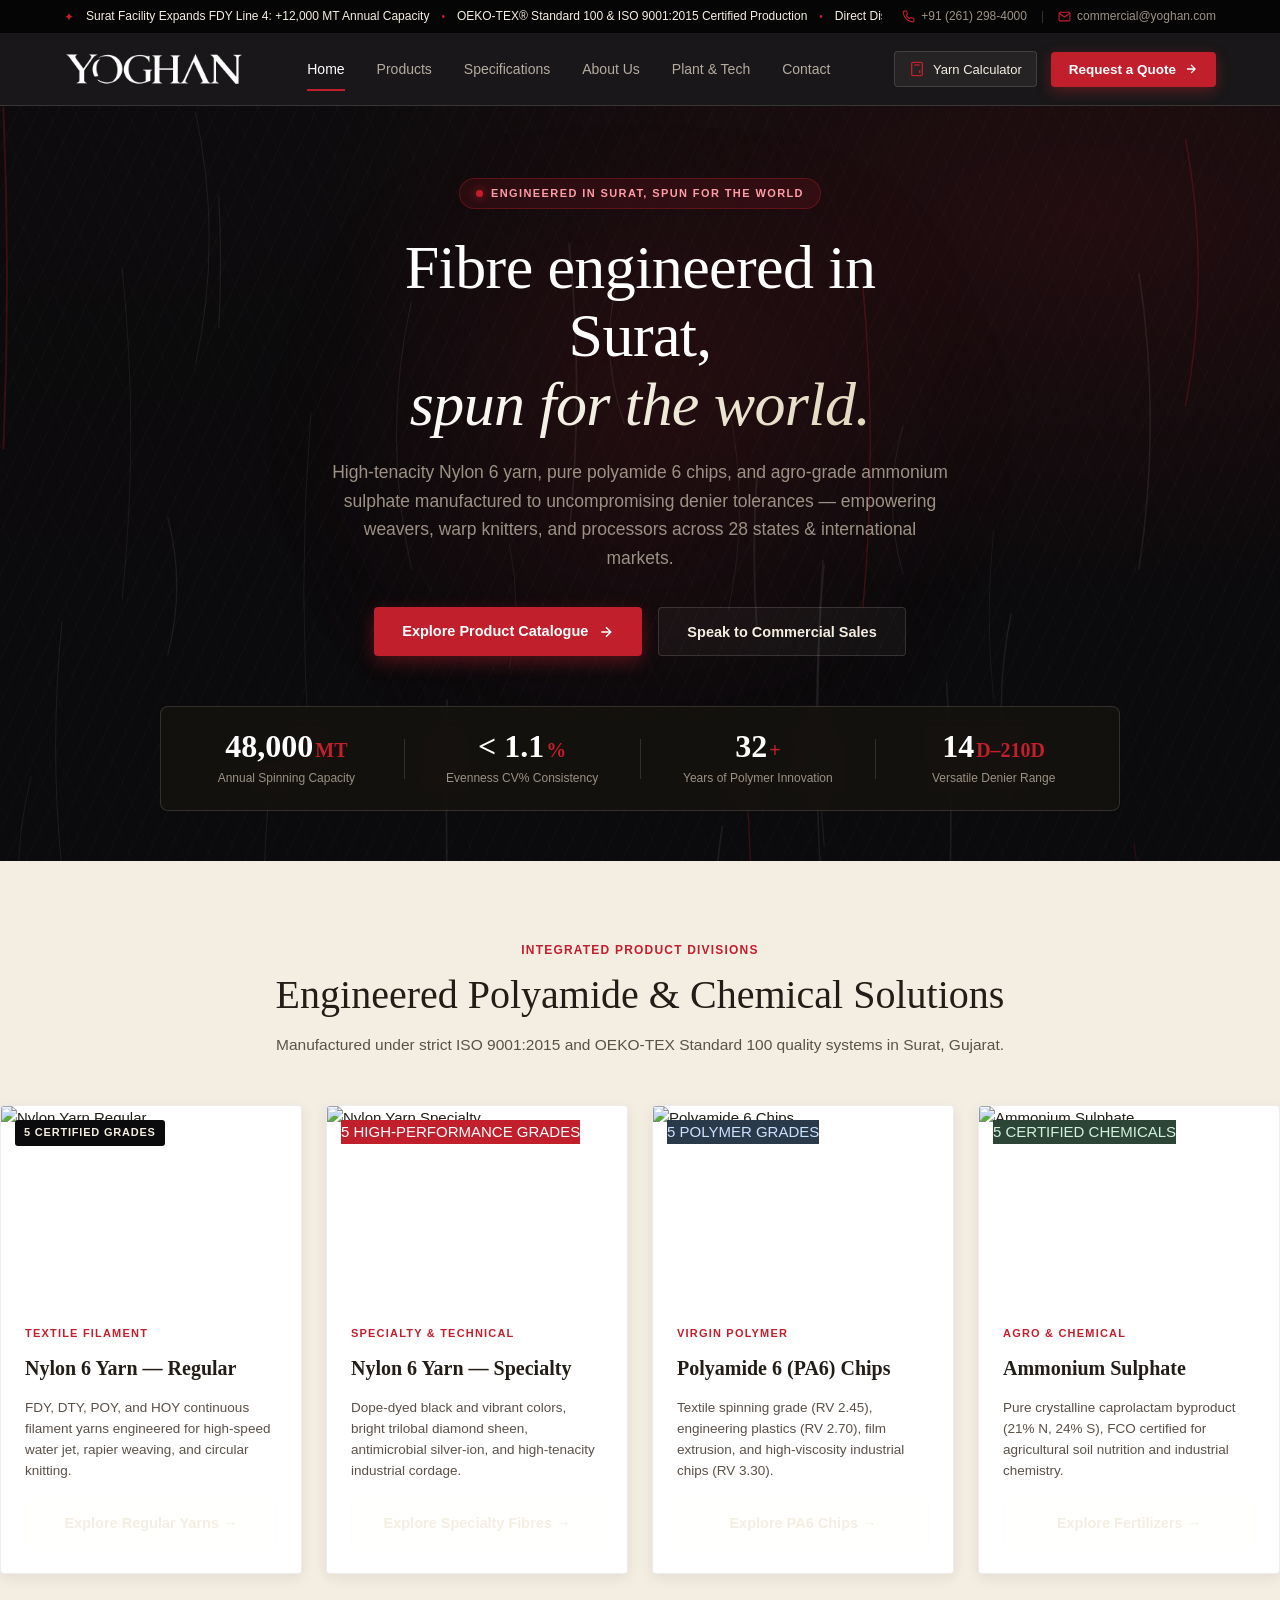
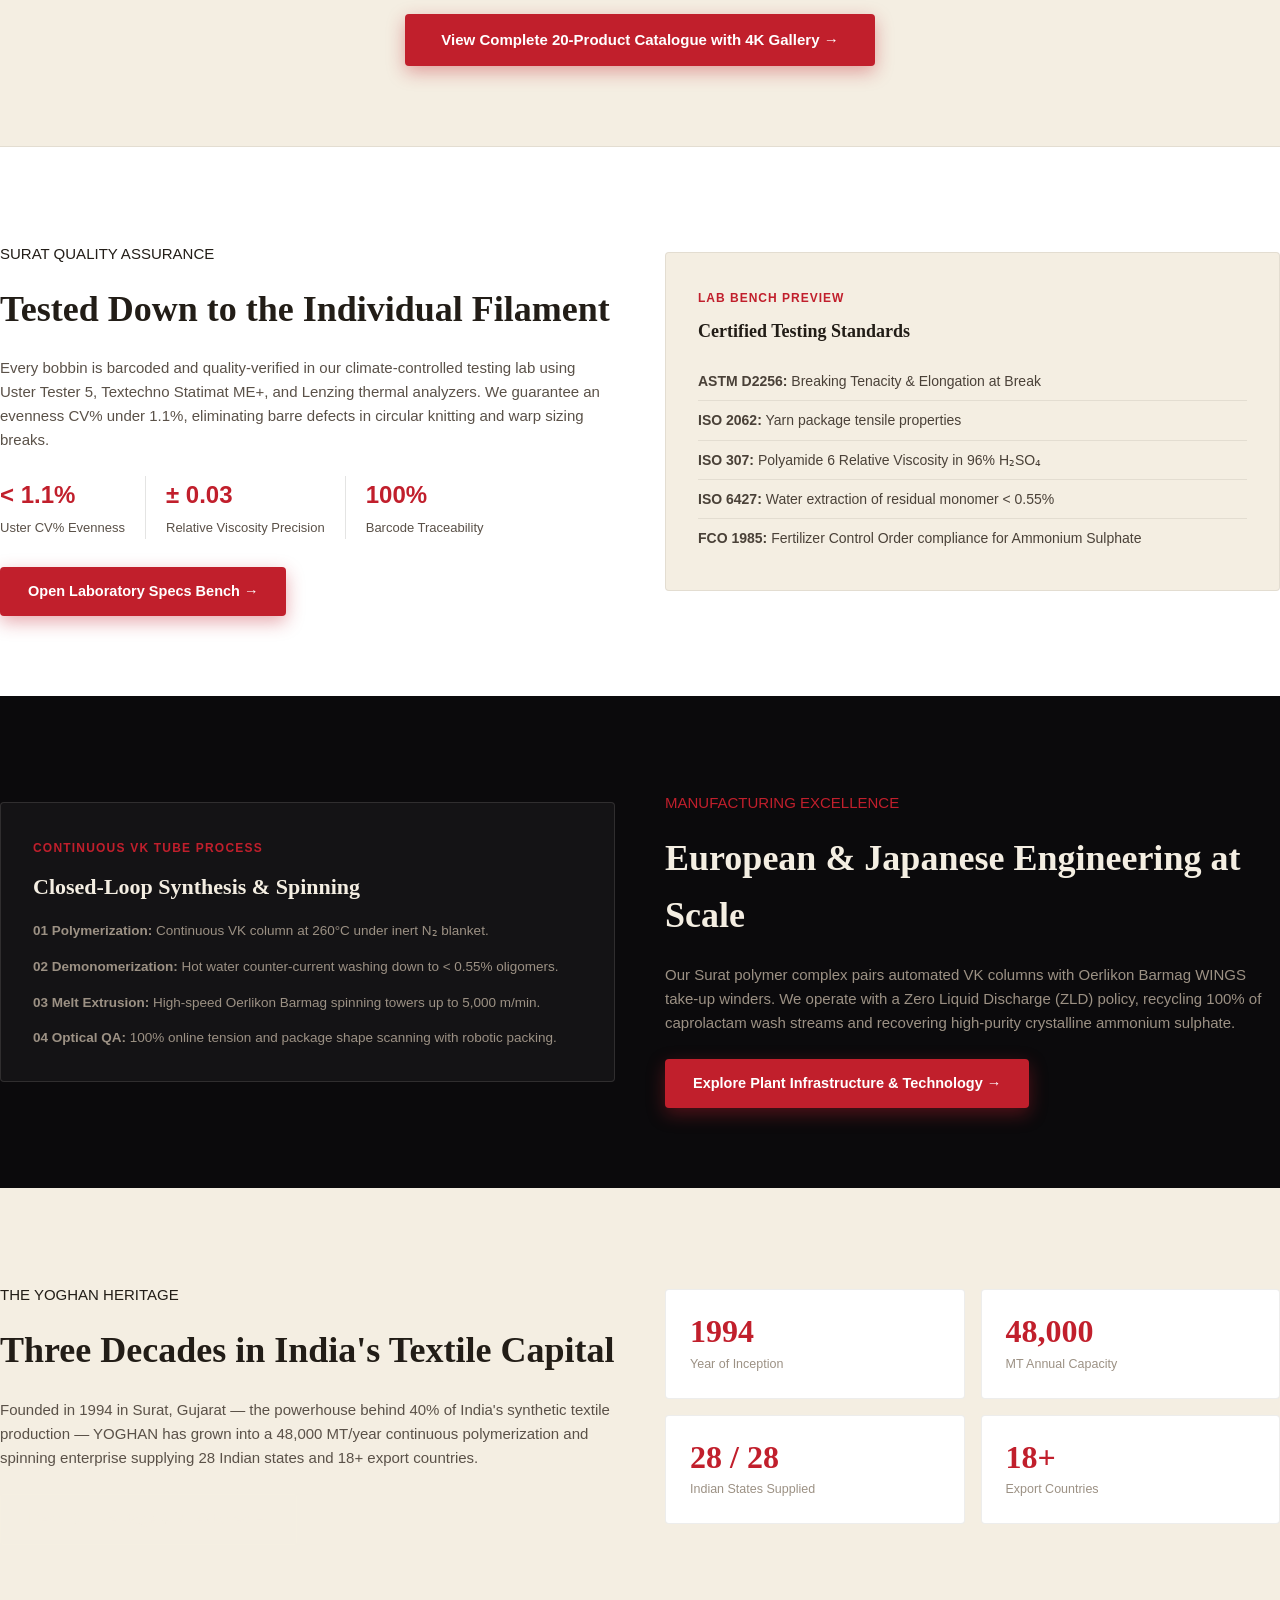
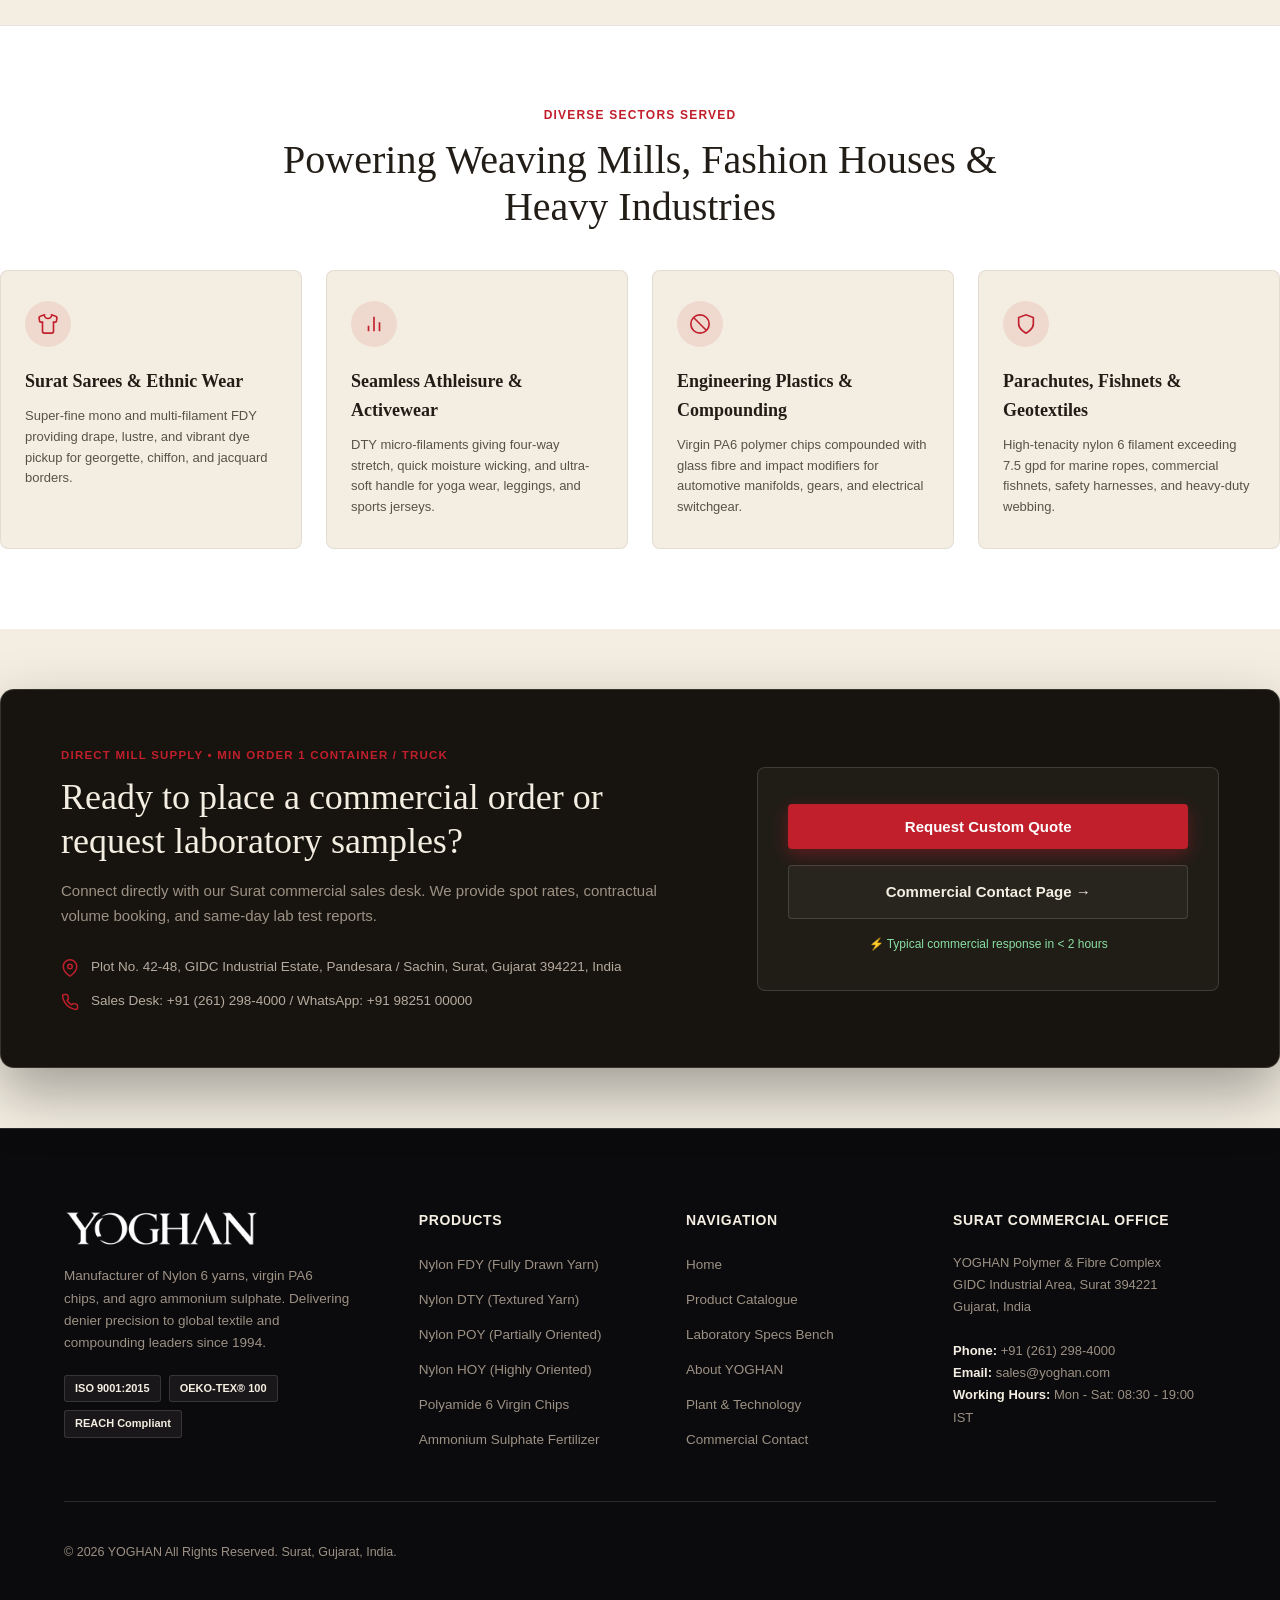
==== commit 1130ade9: "Implement dedicated multi-page navigation architecture (Products, Specs, About, Tech, Contact) with " ====
--- a/index.html
+++ b/index.html
@@ -3,7 +3,7 @@
 <head>
   <meta charset="UTF-8">
   <meta name="viewport" content="width=device-width, initial-scale=1, viewport-fit=cover">
-  <title>YOGHAN — Engineered Textile & Polymer Solutions | Surat</title>
+  <title>YOGHAN — Advanced Fibres & Polymers | Surat, India</title>
   <meta name="description" content="Surat's premier manufacturer of high-tenacity Nylon Yarn (FDY, POY, DTY, HOY), Polyamide 6 Chips, and industrial-grade Ammonium Sulphate. Consistent denier, global standards.">
   <!-- Security Headers for Static Commercial Website -->
   <meta http-equiv="X-Content-Type-Options" content="nosniff">
@@ -45,7 +45,7 @@
   <!-- ==================== HEADER / NAVIGATION ==================== -->
   <header class="nav" id="mainNavbar">
     <div class="nav-inner">
-      <a class="brand" href="#home" aria-label="YOGHAN Home">
+      <a class="brand" href="index.html" aria-label="YOGHAN Home">
         <img src="assets/logo-white.png" alt="YOGHAN" class="brand-logo-img">
       </a>
 
@@ -53,70 +53,22 @@
       <nav class="nav-menu-wrapper" id="navLinks" aria-label="Main Navigation">
         <ul class="nav-links">
           <li class="nav-item">
-            <a href="#home" class="nav-link active">Home</a>
-          </li>
-          <li class="nav-item dropdown-parent">
-            <a href="#product" class="nav-link">
-              Products
-              <svg class="chevron-icon" viewBox="0 0 24 24" fill="none" stroke="currentColor" stroke-width="2"><path d="m6 9 6 6 6-6"/></svg>
-            </a>
-            <!-- Animated Dropdown / Mega-Menu -->
-            <div class="dropdown-panel">
-              <div class="dropdown-grid">
-                <div class="dropdown-col">
-                  <span class="dropdown-col-title">Nylon 6 Filament Yarns</span>
-                  <a href="#product" class="dropdown-item" data-filter="nylon-reg" data-series="fdy">
-                    <span class="item-title">Fully Drawn Yarn (FDY)</span>
-                    <span class="item-desc">High sheen, low elongation for shirting & warp</span>
-                  </a>
-                  <a href="#product" class="dropdown-item" data-filter="nylon-reg" data-series="dty">
-                    <span class="item-title">Drawn Textured Yarn (DTY)</span>
-                    <span class="item-desc">Crimped, bulked for circular knit & hosiery</span>
-                  </a>
-                  <a href="#product" class="dropdown-item" data-filter="nylon-reg" data-series="poy">
-                    <span class="item-title">Partially Oriented Yarn (POY)</span>
-                    <span class="item-desc">Feedstock for texturizing & draw-twisting</span>
-                  </a>
-                  <a href="#product" class="dropdown-item" data-filter="nylon-reg" data-series="hoy">
-                    <span class="item-title">Highly Oriented Yarn (HOY)</span>
-                    <span class="item-desc">Direct weaving grade with high stability</span>
-                  </a>
-                </div>
-                <div class="dropdown-col">
-                  <span class="dropdown-col-title">Specialty & Industrial</span>
-                  <a href="#product" class="dropdown-item" data-filter="nylon-feat" data-series="all">
-                    <span class="item-title">Dope-Dyed & Bright Trilobal</span>
-                    <span class="item-desc">Vibrant non-fading colours & diamond lustre</span>
-                  </a>
-                  <a href="#product" class="dropdown-item" data-filter="chips" data-series="all">
-                    <span class="item-title">Polyamide 6 Chips (PA6)</span>
-                    <span class="item-desc">Spinning & engineering moulding compound</span>
-                  </a>
-                  <a href="#product" class="dropdown-item" data-filter="fertilizer" data-series="all">
-                    <span class="item-title">Caprolactam Byproduct</span>
-                    <span class="item-desc">Industrial & agro Ammonium Sulphate (21% N)</span>
-                  </a>
-                </div>
-                <div class="dropdown-featured-card">
-                  <div class="card-badge">SURAT LAB CERTIFIED</div>
-                  <h4>Uniform Denier Guarantee</h4>
-                  <p>Guaranteed CV% &lt; 1.1 across high-speed loom packages.</p>
-                  <button class="card-link" onclick="openSpecSheetModal()">Download Specs Book →</button>
-                </div>
-              </div>
-            </div>
+            <a href="index.html" class="nav-link active">Home</a>
           </li>
           <li class="nav-item">
-            <a href="#specs" class="nav-link">Specifications</a>
+            <a href="products.html" class="nav-link">Products</a>
           </li>
           <li class="nav-item">
-            <a href="#about" class="nav-link">About Us</a>
+            <a href="specifications.html" class="nav-link">Specifications</a>
           </li>
           <li class="nav-item">
-            <a href="#manufacturing" class="nav-link">Plant & Tech</a>
+            <a href="about.html" class="nav-link">About Us</a>
           </li>
           <li class="nav-item">
-            <a href="#contact" class="nav-link">Contact</a>
+            <a href="manufacturing.html" class="nav-link">Plant & Tech</a>
+          </li>
+          <li class="nav-item">
+            <a href="contact.html" class="nav-link">Contact</a>
           </li>
         </ul>
       </nav>
@@ -144,7 +96,7 @@
   <!-- ==================== FULL-SCREEN MOBILE NAVIGATION DRAWER ==================== -->
   <aside class="mobile-drawer" id="mobileDrawer" aria-label="Mobile Navigation" aria-hidden="true">
     <div class="mobile-drawer-header">
-      <a class="brand" href="#home" onclick="closeMobileNav()">
+      <a class="brand" href="index.html" onclick="closeMobileNav()">
         <img src="assets/logo-white.png" alt="YOGHAN" class="brand-logo-img">
       </a>
       <button class="mobile-drawer-close" id="mobileDrawerClose" aria-label="Close navigation menu" onclick="closeMobileNav()">
@@ -153,29 +105,13 @@
     </div>
 
     <div class="mobile-drawer-body">
-      <div class="mobile-search-box">
-        <svg viewBox="0 0 24 24" fill="none" stroke="currentColor" stroke-width="2"><circle cx="11" cy="11" r="7"/><path d="m21 21-4.3-4.3"/></svg>
-        <input type="text" id="mobileSearchInput" placeholder="Search denier, chips, fertilizer...">
-      </div>
-
       <ul class="mobile-nav-list">
-        <li><a href="#home" class="mobile-link" onclick="closeMobileNav()">Home <span class="arr">→</span></a></li>
-        <li>
-          <button class="mobile-accordion-toggle" id="mobileProductsAccordion">
-            <span>Products & Solutions</span>
-            <svg class="acc-chevron" viewBox="0 0 24 24" fill="none" stroke="currentColor" stroke-width="2"><path d="m6 9 6 6 6-6"/></svg>
-          </button>
-          <div class="mobile-sub-menu" id="mobileProductsSub">
-            <a href="#product" data-filter="nylon-reg" class="mobile-sub-link">Nylon Regular (FDY, DTY, POY, HOY)</a>
-            <a href="#product" data-filter="nylon-feat" class="mobile-sub-link">Specialty & High-Tenacity Yarns</a>
-            <a href="#product" data-filter="chips" class="mobile-sub-link">Polyamide 6 Polymer Chips (PA6)</a>
-            <a href="#product" data-filter="fertilizer" class="mobile-sub-link">Ammonium Sulphate & Chemicals</a>
-          </div>
-        </li>
-        <li><a href="#specs" class="mobile-link" onclick="closeMobileNav()">Technical Lab Specs <span class="arr">→</span></a></li>
-        <li><a href="#about" class="mobile-link" onclick="closeMobileNav()">About YOGHAN <span class="arr">→</span></a></li>
-        <li><a href="#manufacturing" class="mobile-link" onclick="closeMobileNav()">Surat Plant & Tech <span class="arr">→</span></a></li>
-        <li><a href="#contact" class="mobile-link" onclick="closeMobileNav()">Commercial Contact <span class="arr">→</span></a></li>
+        <li><a href="index.html" class="mobile-link active" onclick="closeMobileNav()" style="color:var(--red);">Home <span class="arr">→</span></a></li>
+        <li><a href="products.html" class="mobile-link" onclick="closeMobileNav()">All Products Catalogue <span class="arr">→</span></a></li>
+        <li><a href="specifications.html" class="mobile-link" onclick="closeMobileNav()">Technical Lab Specs <span class="arr">→</span></a></li>
+        <li><a href="about.html" class="mobile-link" onclick="closeMobileNav()">About YOGHAN <span class="arr">→</span></a></li>
+        <li><a href="manufacturing.html" class="mobile-link" onclick="closeMobileNav()">Surat Plant & Tech <span class="arr">→</span></a></li>
+        <li><a href="contact.html" class="mobile-link" onclick="closeMobileNav()">Commercial Contact <span class="arr">→</span></a></li>
       </ul>
 
       <div class="mobile-drawer-actions">
@@ -211,7 +147,7 @@
       </p>
 
       <div class="hero-actions">
-        <a href="#product" class="btn-primary hero-btn">
+        <a href="products.html" class="btn-primary hero-btn" style="text-decoration:none;">
           <span>Explore Product Catalogue</span>
           <svg viewBox="0 0 24 24" fill="none" stroke="currentColor" stroke-width="2.2"><path d="M5 12h14M12 5l7 7-7 7"/></svg>
         </a>
@@ -243,428 +179,211 @@
         </div>
       </div>
     </div>
-
-    <!-- ==================== PRODUCT FILTER BAND ==================== -->
-    <div class="filter-band-wrap" id="product">
-      <div class="filter-band">
-        <div class="filter-head-meta">
-          <span class="band-label">PRODUCT CATALOGUE & LIVE INVENTORY</span>
-          <span class="results-count" id="productCount">Showing 8 of 8 products</span>
-        </div>
-
-        <!-- Primary Category Tabs -->
-        <div class="filter-tabs" role="tablist" aria-label="Product Categories">
-          <button class="filter-tab-btn active" data-cat="all" role="tab">All Products</button>
-          <button class="filter-tab-btn" data-cat="nylon-reg" role="tab">Nylon Yarn – Regular</button>
-          <button class="filter-tab-btn" data-cat="nylon-feat" role="tab">Nylon Yarn – Specialty</button>
-          <button class="filter-tab-btn" data-cat="fertilizer" role="tab">Ammonium Sulphate</button>
-          <button class="filter-tab-btn" data-cat="chips" role="tab">Polyamide 6 Chips</button>
-        </div>
-
-        <!-- Series Sub-Filter Row & Search Input -->
-        <div class="filter-controls-row">
-          <div class="series-filter-group" id="seriesRow">
-            <span class="series-title">Yarn Series:</span>
-            <div class="series-chips">
-              <button class="series-pill active" data-series="all">All Series</button>
-              <button class="series-pill" data-series="fdy">FDY</button>
-              <button class="series-pill" data-series="hoy">HOY</button>
-              <button class="series-pill" data-series="poy">POY</button>
-              <button class="series-pill" data-series="dty">DTY</button>
-            </div>
-          </div>
-
-          <div class="search-box">
-            <svg viewBox="0 0 24 24" fill="none" stroke="currentColor" stroke-width="2"><circle cx="11" cy="11" r="7"/><path d="m21 21-4.3-4.3"/></svg>
-            <input type="text" id="productSearch" placeholder="Search denier, grade, or lustre (e.g. 20D, FDY, Semi-Dull)..." aria-label="Search products">
-            <button class="clear-search" id="clearSearch" aria-label="Clear search" style="display:none;">&times;</button>
-          </div>
-        </div>
-      </div>
-    </div>
   </section>
 
-  <!-- ==================== INTERACTIVE PRODUCTS GRID SECTION ==================== -->
-  <section class="products-section">
+  <!-- ==================== CORE PRODUCT DIVISIONS PREVIEW ==================== -->
+  <section style="padding: 80px 0; background: var(--cream); border-bottom: 1px solid rgba(34,29,23,0.08);">
     <div class="section-inner">
-      
-      <!-- Live Filter Status Notification -->
-      <div id="noResultsMsg" class="no-results-box" style="display:none;">
-        <div class="no-results-icon">🔍</div>
-        <h3>No matching yarn or polymer grades found</h3>
-        <p>Try searching for a different denier range (e.g. "40D", "FDY"), or reset filters.</p>
-        <button class="btn-ghost" onclick="resetAllFilters()">Reset All Filters</button>
-      </div>
-
-      <!-- Animated Product Cards Grid (Populated dynamically from products.js with all 20 products & 4K photography) -->
-      <div class="products-grid" id="productsGrid">
-        <!-- 20 Product Cards across 4 Departments rendered via products.js & app.js -->
+      <div class="section-head" style="text-align: center; max-width: 800px; margin: 0 auto 48px;">
+        <p class="kicker">INTEGRATED PRODUCT DIVISIONS</p>
+        <h2>Engineered Polyamide & Chemical Solutions</h2>
+        <p>Manufactured under strict ISO 9001:2015 and OEKO-TEX Standard 100 quality systems in Surat, Gujarat.</p>
+      </div>
+
+      <div style="display: grid; grid-template-columns: repeat(auto-fit, minmax(280px, 1fr)); gap: 24px;">
+        
+        <!-- Division 1 -->
+        <div style="background: #fff; border: 1px solid rgba(34,29,23,0.08); border-radius: var(--radius-sm); overflow: hidden; display: flex; flex-direction: column; justify-content: space-between; box-shadow: var(--shadow-sm); transition: transform 0.3s ease, box-shadow 0.3s ease;">
+          <div style="height: 190px; overflow: hidden; position: relative;">
+            <img src="https://images.unsplash.com/photo-1542044801-30d3e45ae49a?auto=format&fit=crop&w=800&q=85" alt="Nylon Yarn Regular" style="width:100%; height:100%; object-fit:cover;">
+            <span class="badge-series" style="position:absolute; top:14px; left:14px;">5 CERTIFIED GRADES</span>
+          </div>
+          <div style="padding: 24px; flex-grow: 1; display: flex; flex-direction: column; justify-content: space-between;">
+            <div>
+              <span style="color: var(--red); font-size: 11px; font-weight: 700; letter-spacing: 1.2px; text-transform: uppercase;">TEXTILE FILAMENT</span>
+              <h3 style="font-family: var(--serif); font-size: 20px; margin: 8px 0 10px; color: var(--ink-text);">Nylon 6 Yarn — Regular</h3>
+              <p style="font-size: 13.5px; color: var(--ink-muted); line-height: 1.55; margin-bottom: 16px;">
+                FDY, DTY, POY, and HOY continuous filament yarns engineered for high-speed water jet, rapier weaving, and circular knitting.
+              </p>
+            </div>
+            <a href="products.html?cat=nylon-reg" class="btn-ghost w-full" style="text-decoration:none; text-align:center; display:block;">Explore Regular Yarns →</a>
+          </div>
+        </div>
+
+        <!-- Division 2 -->
+        <div style="background: #fff; border: 1px solid rgba(34,29,23,0.08); border-radius: var(--radius-sm); overflow: hidden; display: flex; flex-direction: column; justify-content: space-between; box-shadow: var(--shadow-sm); transition: transform 0.3s ease, box-shadow 0.3s ease;">
+          <div style="height: 190px; overflow: hidden; position: relative;">
+            <img src="https://images.unsplash.com/photo-1607604276583-eef5d076aa5f?auto=format&fit=crop&w=800&q=85" alt="Nylon Yarn Specialty" style="width:100%; height:100%; object-fit:cover;">
+            <span class="badge-crimson" style="position:absolute; top:14px; left:14px;">5 HIGH-PERFORMANCE GRADES</span>
+          </div>
+          <div style="padding: 24px; flex-grow: 1; display: flex; flex-direction: column; justify-content: space-between;">
+            <div>
+              <span style="color: var(--red); font-size: 11px; font-weight: 700; letter-spacing: 1.2px; text-transform: uppercase;">SPECIALTY & TECHNICAL</span>
+              <h3 style="font-family: var(--serif); font-size: 20px; margin: 8px 0 10px; color: var(--ink-text);">Nylon 6 Yarn — Specialty</h3>
+              <p style="font-size: 13.5px; color: var(--ink-muted); line-height: 1.55; margin-bottom: 16px;">
+                Dope-dyed black and vibrant colors, bright trilobal diamond sheen, antimicrobial silver-ion, and high-tenacity industrial cordage.
+              </p>
+            </div>
+            <a href="products.html?cat=nylon-feat" class="btn-ghost w-full" style="text-decoration:none; text-align:center; display:block;">Explore Specialty Fibres →</a>
+          </div>
+        </div>
+
+        <!-- Division 3 -->
+        <div style="background: #fff; border: 1px solid rgba(34,29,23,0.08); border-radius: var(--radius-sm); overflow: hidden; display: flex; flex-direction: column; justify-content: space-between; box-shadow: var(--shadow-sm); transition: transform 0.3s ease, box-shadow 0.3s ease;">
+          <div style="height: 190px; overflow: hidden; position: relative;">
+            <img src="https://images.unsplash.com/photo-1578749556568-bc2c40e68b61?auto=format&fit=crop&w=800&q=85" alt="Polyamide 6 Chips" style="width:100%; height:100%; object-fit:cover;">
+            <span class="badge-polymer" style="position:absolute; top:14px; left:14px;">5 POLYMER GRADES</span>
+          </div>
+          <div style="padding: 24px; flex-grow: 1; display: flex; flex-direction: column; justify-content: space-between;">
+            <div>
+              <span style="color: var(--red); font-size: 11px; font-weight: 700; letter-spacing: 1.2px; text-transform: uppercase;">VIRGIN POLYMER</span>
+              <h3 style="font-family: var(--serif); font-size: 20px; margin: 8px 0 10px; color: var(--ink-text);">Polyamide 6 (PA6) Chips</h3>
+              <p style="font-size: 13.5px; color: var(--ink-muted); line-height: 1.55; margin-bottom: 16px;">
+                Textile spinning grade (RV 2.45), engineering plastics (RV 2.70), film extrusion, and high-viscosity industrial chips (RV 3.30).
+              </p>
+            </div>
+            <a href="products.html?cat=chips" class="btn-ghost w-full" style="text-decoration:none; text-align:center; display:block;">Explore PA6 Chips →</a>
+          </div>
+        </div>
+
+        <!-- Division 4 -->
+        <div style="background: #fff; border: 1px solid rgba(34,29,23,0.08); border-radius: var(--radius-sm); overflow: hidden; display: flex; flex-direction: column; justify-content: space-between; box-shadow: var(--shadow-sm); transition: transform 0.3s ease, box-shadow 0.3s ease;">
+          <div style="height: 190px; overflow: hidden; position: relative;">
+            <img src="https://images.unsplash.com/photo-1592417817098-8f3d69104a47?auto=format&fit=crop&w=800&q=85" alt="Ammonium Sulphate" style="width:100%; height:100%; object-fit:cover;">
+            <span class="badge-chem" style="position:absolute; top:14px; left:14px;">5 CERTIFIED CHEMICALS</span>
+          </div>
+          <div style="padding: 24px; flex-grow: 1; display: flex; flex-direction: column; justify-content: space-between;">
+            <div>
+              <span style="color: var(--red); font-size: 11px; font-weight: 700; letter-spacing: 1.2px; text-transform: uppercase;">AGRO & CHEMICAL</span>
+              <h3 style="font-family: var(--serif); font-size: 20px; margin: 8px 0 10px; color: var(--ink-text);">Ammonium Sulphate</h3>
+              <p style="font-size: 13.5px; color: var(--ink-muted); line-height: 1.55; margin-bottom: 16px;">
+                Pure crystalline caprolactam byproduct (21% N, 24% S), FCO certified for agricultural soil nutrition and industrial chemistry.
+              </p>
+            </div>
+            <a href="products.html?cat=fertilizer" class="btn-ghost w-full" style="text-decoration:none; text-align:center; display:block;">Explore Fertilizers →</a>
+          </div>
+        </div>
+
+      </div>
+
+      <!-- View All 20 Products Banner -->
+      <div style="margin-top: 40px; text-align: center;">
+        <a href="products.html" class="btn-primary" style="text-decoration:none; padding: 14px 36px; font-size: 15px;">
+          View Complete 20-Product Catalogue with 4K Gallery →
+        </a>
       </div>
     </div>
   </section>
 
-  <!-- ==================== SPECIFICATIONS & LAB TEST BENCH SECTION ==================== -->
-  <section class="specs-section" id="specs">
+  <!-- ==================== SUBPAGE TEASERS & VALUE HIGHLIGHTS ==================== -->
+  
+  <!-- Teaser 1: Lab Specs -->
+  <section style="padding: 80px 0; background: #fff;">
     <div class="section-inner">
-      <div class="section-head reveal">
-        <p class="kicker">SURAT QUALITY ASSURANCE BENCH</p>
-        <h2>Engineered down to the individual filament</h2>
-        <p>Every bobbin is barcoded and quality-tested in our air-conditioned physical testing laboratory using Uster Tester 5, Textechno Statimat, and Lenzing thermal stress analyzers.</p>
-      </div>
-
-      <div class="specs-interactive-container reveal-stagger">
-        <!-- Interactive Specs Selector Tabs -->
-        <div class="specs-nav-tabs">
-          <button class="spec-tab-btn active" data-spec-target="spec-fdy">FDY Specification Table</button>
-          <button class="spec-tab-btn" data-spec-target="spec-dty">DTY Specification Table</button>
-          <button class="spec-tab-btn" data-spec-target="spec-chips">PA6 Chips Test Parameters</button>
-          <button class="spec-tab-btn" data-spec-target="spec-chem">Ammonium Sulphate Certificate</button>
-        </div>
-
-        <!-- Table 1: FDY -->
-        <div class="spec-table-card active" id="spec-fdy">
-          <div class="table-responsive">
-            <table class="specs-table">
-              <thead>
-                <tr>
-                  <th>Denier / Filament</th>
-                  <th>Lustre Grade</th>
-                  <th>Tenacity (g/denier)</th>
-                  <th>Elongation at Break (%)</th>
-                  <th>Boiling Shrinkage (%)</th>
-                  <th>Typical End Use</th>
-                </tr>
-              </thead>
-              <tbody>
-                <tr>
-                  <td><strong>20D / 1f (Mono)</strong></td>
-                  <td>Semi-Dull / Bright</td>
-                  <td>4.8 &plusmn; 0.2</td>
-                  <td>28.0 &plusmn; 3.0</td>
-                  <td>7.0 &plusmn; 1.0</td>
-                  <td>Organza, Sarees, Sheer Curtains</td>
-                </tr>
-                <tr>
-                  <td><strong>30D / 24f (Micro)</strong></td>
-                  <td>Semi-Dull / Trilobal</td>
-                  <td>5.0 &plusmn; 0.2</td>
-                  <td>29.0 &plusmn; 2.5</td>
-                  <td>7.5 &plusmn; 0.8</td>
-                  <td>Ultra-light shirting, Chiffon, Lingerie</td>
-                </tr>
-                <tr>
-                  <td><strong>40D / 12f</strong></td>
-                  <td>Semi-Dull</td>
-                  <td>5.1 &plusmn; 0.2</td>
-                  <td>30.0 &plusmn; 2.5</td>
-                  <td>7.8 &plusmn; 0.8</td>
-                  <td>Warp knit fabrics, Georgette, Ribbons</td>
-                </tr>
-                <tr>
-                  <td><strong>70D / 24f & 68f</strong></td>
-                  <td>Semi-Dull / Full Dull</td>
-                  <td>5.2 &plusmn; 0.2</td>
-                  <td>31.0 &plusmn; 2.0</td>
-                  <td>8.0 &plusmn; 0.8</td>
-                  <td>Athleisure outer shells, Dupion, Twill</td>
-                </tr>
-                <tr>
-                  <td><strong>210D / 36f (Industrial)</strong></td>
-                  <td>Bright / Semi-Dull</td>
-                  <td>5.6 &plusmn; 0.3</td>
-                  <td>26.0 &plusmn; 2.0</td>
-                  <td>6.5 &plusmn; 0.8</td>
-                  <td>Luggage, Fishnet cordage, Reinforcement</td>
-                </tr>
-              </tbody>
-            </table>
-          </div>
-          <div class="table-meta-note">
-            <span>* Tested under standard climate: 20 &plusmn; 2°C, 65 &plusmn; 2% RH per ASTM D2256 / ISO 2062 test methods.</span>
-            <button class="btn-download-pdf" onclick="openSpecSheetModal()">Download Full Lab PDF</button>
-          </div>
-        </div>
-
-        <!-- Table 2: DTY -->
-        <div class="spec-table-card" id="spec-dty">
-          <div class="table-responsive">
-            <table class="specs-table">
-              <thead>
-                <tr>
-                  <th>Denier / Ply</th>
-                  <th>Crimp Contraction (%)</th>
-                  <th>Crimp Stability (%)</th>
-                  <th>Tenacity (gpd)</th>
-                  <th>Boiling Shrinkage (%)</th>
-                  <th>Application</th>
-                </tr>
-              </thead>
-              <tbody>
-                <tr>
-                  <td><strong>40D / 34f / 1</strong></td>
-                  <td>45.0 &plusmn; 2.5</td>
-                  <td>84.0 &plusmn; 3.0</td>
-                  <td>4.4 &plusmn; 0.2</td>
-                  <td>3.5 &plusmn; 0.5</td>
-                  <td>Seamless activewear, yoga apparel</td>
-                </tr>
-                <tr>
-                  <td><strong>70D / 24f / 1</strong></td>
-                  <td>44.0 &plusmn; 2.0</td>
-                  <td>85.0 &plusmn; 2.5</td>
-                  <td>4.5 &plusmn; 0.2</td>
-                  <td>3.6 &plusmn; 0.5</td>
-                  <td>Circular knit legwear, sock plating</td>
-                </tr>
-                <tr>
-                  <td><strong>70D / 68f / 2 (Double)</strong></td>
-                  <td>46.0 &plusmn; 2.0</td>
-                  <td>87.0 &plusmn; 2.0</td>
-                  <td>4.6 &plusmn; 0.2</td>
-                  <td>3.2 &plusmn; 0.4</td>
-                  <td>Heavy thermal knitwear, compression garments</td>
-                </tr>
-                <tr>
-                  <td><strong>100D / 36f / 1</strong></td>
-                  <td>42.0 &plusmn; 2.5</td>
-                  <td>83.0 &plusmn; 3.0</td>
-                  <td>4.3 &plusmn; 0.2</td>
-                  <td>3.8 &plusmn; 0.5</td>
-                  <td>Upholstery, stretch denim weft</td>
-                </tr>
-              </tbody>
-            </table>
-          </div>
-          <div class="table-meta-note">
-            <span>* Texturized with polyurethane friction discs for low oil splash and uniform dye uptake.</span>
-            <button class="btn-download-pdf" onclick="openSpecSheetModal()">Download Full Lab PDF</button>
-          </div>
-        </div>
-
-        <!-- Table 3: Chips -->
-        <div class="spec-table-card" id="spec-chips">
-          <div class="table-responsive">
-            <table class="specs-table">
-              <thead>
-                <tr>
-                  <th>Test Parameter</th>
-                  <th>Testing Standard</th>
-                  <th>Unit</th>
-                  <th>Guaranteed Value</th>
-                </tr>
-              </thead>
-              <tbody>
-                <tr>
-                  <td>Relative Viscosity (96% H₂SO₄)</td>
-                  <td>ISO 307 / ASTM D789</td>
-                  <td>RV</td>
-                  <td>2.45 &plusmn; 0.03 / 2.70 &plusmn; 0.03 / 3.30 &plusmn; 0.04</td>
-                </tr>
-                <tr>
-                  <td>Monomer & Oligomer Extractables</td>
-                  <td>ISO 6427 (Water extraction)</td>
-                  <td>% w/w</td>
-                  <td>&le; 0.55%</td>
-                </tr>
-                <tr>
-                  <td>Moisture Content</td>
-                  <td>Coulometric Karl Fischer</td>
-                  <td>% w/w</td>
-                  <td>&le; 0.06% (Packed condition)</td>
-                </tr>
-                <tr>
-                  <td>Melting Point</td>
-                  <td>DSC (10°C / min)</td>
-                  <td>°C</td>
-                  <td>220 &plusmn; 2°C</td>
-                </tr>
-                <tr>
-                  <td>Amino End Groups (-NH₂)</td>
-                  <td>Potentiometric titration</td>
-                  <td>mmol/kg</td>
-                  <td>42 &plusmn; 4</td>
-                </tr>
-              </tbody>
-            </table>
-          </div>
-          <div class="table-meta-note">
-            <span>* Continuous solid state polymerization (SSP) available for high viscosity industrial extrusion grades.</span>
-            <button class="btn-download-pdf" onclick="openSpecSheetModal()">Download Full Lab PDF</button>
-          </div>
-        </div>
-
-        <!-- Table 4: Fertilizer -->
-        <div class="spec-table-card" id="spec-chem">
-          <div class="table-responsive">
-            <table class="specs-table">
-              <thead>
-                <tr>
-                  <th>Chemical Parameter</th>
-                  <th>FCO / Standard Specification</th>
-                  <th>YOGHAN Typical Lab Result</th>
-                </tr>
-              </thead>
-              <tbody>
-                <tr>
-                  <td>Total Ammoniacal Nitrogen</td>
-                  <td>Min 20.6% by weight</td>
-                  <td><strong>20.95%</strong></td>
-                </tr>
-                <tr>
-                  <td>Available Sulphur (as S)</td>
-                  <td>Min 23.0% by weight</td>
-                  <td><strong>24.10%</strong></td>
-                </tr>
-                <tr>
-                  <td>Free Acidity (as H₂SO₄)</td>
-                  <td>Max 0.05% by weight</td>
-                  <td><strong>0.025%</strong></td>
-                </tr>
-                <tr>
-                  <td>Moisture Content</td>
-                  <td>Max 1.0% by weight</td>
-                  <td><strong>0.20%</strong></td>
-                </tr>
-                <tr>
-                  <td>Appearance & Odour</td>
-                  <td>White/off-white crystalline salt</td>
-                  <td>Pure white, crystalline, odourless</td>
-                </tr>
-              </tbody>
-            </table>
-          </div>
-          <div class="table-meta-note">
-            <span>* Conforms fully to Fertilizer (Control) Order (FCO), 1985 standards. FCO Batch COA provided with every rake/truckload.</span>
-            <button class="btn-download-pdf" onclick="openSpecSheetModal()">Download Full Lab PDF</button>
-          </div>
-        </div>
-
+      <div class="teaser-split-grid">
+        <div>
+          <p class="kicker">SURAT QUALITY ASSURANCE</p>
+          <h2 style="font-family: var(--serif); font-size: clamp(28px, 3vw, 36px); margin: 12px 0 18px; color: var(--ink-text);">Tested Down to the Individual Filament</h2>
+          <p style="font-size: 15px; color: var(--ink-muted); line-height: 1.6; margin-bottom: 24px;">
+            Every bobbin is barcoded and quality-verified in our climate-controlled testing lab using Uster Tester 5, Textechno Statimat ME+, and Lenzing thermal analyzers. We guarantee an evenness CV% under 1.1%, eliminating barre defects in circular knitting and warp sizing breaks.
+          </p>
+          <div style="display: flex; gap: 20px; margin-bottom: 28px;">
+            <div>
+              <strong style="font-size: 24px; color: var(--red); display: block;">&lt; 1.1%</strong>
+              <span style="font-size: 13px; color: var(--ink-muted);">Uster CV% Evenness</span>
+            </div>
+            <div style="border-left: 1px solid rgba(34,29,23,0.12); padding-left: 20px;">
+              <strong style="font-size: 24px; color: var(--red); display: block;">&plusmn; 0.03</strong>
+              <span style="font-size: 13px; color: var(--ink-muted);">Relative Viscosity Precision</span>
+            </div>
+            <div style="border-left: 1px solid rgba(34,29,23,0.12); padding-left: 20px;">
+              <strong style="font-size: 24px; color: var(--red); display: block;">100%</strong>
+              <span style="font-size: 13px; color: var(--ink-muted);">Barcode Traceability</span>
+            </div>
+          </div>
+          <a href="specifications.html" class="btn-primary" style="text-decoration:none;">Open Laboratory Specs Bench →</a>
+        </div>
+        <div style="background: var(--cream); border: 1px solid rgba(34,29,23,0.08); border-radius: var(--radius-sm); padding: 32px;">
+          <span style="font-size: 12px; font-weight: 700; color: var(--red); letter-spacing: 1px;">LAB BENCH PREVIEW</span>
+          <h4 style="font-family: var(--serif); font-size: 18px; margin: 8px 0 16px; color: var(--ink-text);">Certified Testing Standards</h4>
+          <ul style="list-style: none; padding: 0; margin: 0; font-size: 14px; color: #4a4138;">
+            <li style="padding: 8px 0; border-bottom: 1px solid rgba(34,29,23,0.08);"><strong>ASTM D2256:</strong> Breaking Tenacity & Elongation at Break</li>
+            <li style="padding: 8px 0; border-bottom: 1px solid rgba(34,29,23,0.08);"><strong>ISO 2062:</strong> Yarn package tensile properties</li>
+            <li style="padding: 8px 0; border-bottom: 1px solid rgba(34,29,23,0.08);"><strong>ISO 307:</strong> Polyamide 6 Relative Viscosity in 96% H₂SO₄</li>
+            <li style="padding: 8px 0; border-bottom: 1px solid rgba(34,29,23,0.08);"><strong>ISO 6427:</strong> Water extraction of residual monomer &lt; 0.55%</li>
+            <li style="padding: 8px 0;"><strong>FCO 1985:</strong> Fertilizer Control Order compliance for Ammonium Sulphate</li>
+          </ul>
+        </div>
       </div>
     </div>
   </section>
 
-  <!-- ==================== ABOUT US SECTION ==================== -->
-  <section class="about" id="about">
+  <!-- Teaser 2: Plant & Manufacturing Tech -->
+  <section style="padding: 80px 0; background: var(--ink); color: #fff;">
     <div class="section-inner">
-      <div class="about-grid">
-        <div class="about-visual-col reveal">
-          <div class="about-image-card">
-            <div class="visual-badge">EST. 1994 • SURAT</div>
-            <div class="about-art-pattern">
-              <svg viewBox="0 0 400 320" fill="none" class="about-diagram-svg">
-                <!-- Abstract plant geometry -->
-                <circle cx="200" cy="160" r="120" stroke="rgba(244,238,226,0.12)" stroke-width="1.5"/>
-                <circle cx="200" cy="160" r="80" stroke="rgba(244,238,226,0.15)" stroke-width="1.5"/>
-                <circle cx="200" cy="160" r="40" stroke="rgba(193,31,44,0.4)" stroke-width="2"/>
-                <path d="M60 160 L340 160" stroke="rgba(244,238,226,0.18)" stroke-width="1.5" stroke-dasharray="4 4"/>
-                <path d="M200 20 L200 300" stroke="rgba(244,238,226,0.18)" stroke-width="1.5" stroke-dasharray="4 4"/>
-                <!-- Weaving thread lines -->
-                <path d="M80 80 Q 200 180 320 80" stroke="var(--red)" stroke-width="2" fill="none"/>
-                <path d="M80 240 Q 200 140 320 240" stroke="#f4eee2" stroke-width="1.5" fill="none" opacity="0.6"/>
-              </svg>
-            </div>
-            <div class="plant-quote-overlay">
-              <span class="quote-mark">“</span>
-              <p>Precision in polymer viscosity is what turns ordinary yarn into flawless fabric at 1,000 RPM on water jet looms.</p>
-              <div class="quote-author">— Surat Engineering Operations</div>
-            </div>
-          </div>
-        </div>
-
-        <div class="about-text-col reveal-stagger">
+      <div class="teaser-split-grid">
+        <div style="background: rgba(255,255,255,0.04); border: 1px solid rgba(244,238,226,0.12); border-radius: var(--radius-sm); padding: 32px;">
+          <span style="font-size: 12px; font-weight: 700; color: var(--red); letter-spacing: 1.2px;">CONTINUOUS VK TUBE PROCESS</span>
+          <h3 style="font-family: var(--serif); font-size: 22px; margin: 10px 0 16px; color: var(--cream);">Closed-Loop Synthesis & Spinning</h3>
+          <div style="display: flex; flex-direction: column; gap: 14px; font-size: 13.5px; color: var(--ash);">
+            <div><strong>01 Polymerization:</strong> Continuous VK column at 260°C under inert N₂ blanket.</div>
+            <div><strong>02 Demonomerization:</strong> Hot water counter-current washing down to &lt; 0.55% oligomers.</div>
+            <div><strong>03 Melt Extrusion:</strong> High-speed Oerlikon Barmag spinning towers up to 5,000 m/min.</div>
+            <div><strong>04 Optical QA:</strong> 100% online tension and package shape scanning with robotic packing.</div>
+          </div>
+        </div>
+        <div>
+          <p class="kicker" style="color: var(--red);">MANUFACTURING EXCELLENCE</p>
+          <h2 style="font-family: var(--serif); font-size: clamp(28px, 3vw, 36px); margin: 12px 0 18px; color: var(--cream);">European & Japanese Engineering at Scale</h2>
+          <p style="font-size: 15px; color: var(--ash); line-height: 1.6; margin-bottom: 24px;">
+            Our Surat polymer complex pairs automated VK columns with Oerlikon Barmag WINGS take-up winders. We operate with a Zero Liquid Discharge (ZLD) policy, recycling 100% of caprolactam wash streams and recovering high-purity crystalline ammonium sulphate.
+          </p>
+          <a href="manufacturing.html" class="btn-primary" style="text-decoration:none;">Explore Plant Infrastructure & Technology →</a>
+        </div>
+      </div>
+    </div>
+  </section>
+
+  <!-- Teaser 3: The YOGHAN Heritage -->
+  <section style="padding: 80px 0; background: var(--cream);">
+    <div class="section-inner">
+      <div class="teaser-split-grid">
+        <div>
           <p class="kicker">THE YOGHAN HERITAGE</p>
-          <h2>Three decades at the epicenter of India's textile capital</h2>
-          <p>
-            Established in Surat, Gujarat — the textile capital responsible for 40% of India's synthetic fabric — YOGHAN was founded with a singular ambition: to engineer polyamide yarns that match the highest European and Japanese spinning standards.
+          <h2 style="font-family: var(--serif); font-size: clamp(28px, 3vw, 36px); margin: 12px 0 18px; color: var(--ink-text);">Three Decades in India's Textile Capital</h2>
+          <p style="font-size: 15px; color: var(--ink-muted); line-height: 1.6; margin-bottom: 24px;">
+            Founded in 1994 in Surat, Gujarat — the powerhouse behind 40% of India's synthetic textile production — YOGHAN has grown into a 48,000 MT/year continuous polymerization and spinning enterprise supplying 28 Indian states and 18+ export countries.
           </p>
-          <p>
-            What began as a single-line texturizing plant has grown into a fully integrated chemical and synthetic fibre manufacturing complex. We operate continuous caprolactam polymerization, ultra-high-speed spinning towers, and precision texturizing bays equipped with computerized optical inspection.
-          </p>
-
-          <div class="about-stat-grid">
-            <div class="stat-card">
-              <b class="stat-num"><span class="counter" data-target="32">0</span>+</b>
-              <span class="stat-label">Years of Operation</span>
-            </div>
-            <div class="stat-card">
-              <b class="stat-num"><span class="counter" data-target="48000">0</span> MT</b>
-              <span class="stat-label">Capacity / Year</span>
-            </div>
-            <div class="stat-card">
-              <b class="stat-num"><span class="counter" data-target="28">0</span> / 28</b>
-              <span class="stat-label">Indian States Supplied</span>
-            </div>
-            <div class="stat-card">
-              <b class="stat-num"><span class="counter" data-target="18">0</span>+</b>
-              <span class="stat-label">Export Destinations</span>
-            </div>
+          <a href="about.html" class="btn-ghost" style="text-decoration:none;">Read Our Heritage & Milestones →</a>
+        </div>
+        <div style="display: grid; grid-template-columns: 1fr 1fr; gap: 16px;">
+          <div class="stat-card" style="background:#fff; padding:24px; border-radius:var(--radius-sm); border:1px solid rgba(34,29,23,0.08);">
+            <b class="stat-num" style="color:var(--red); font-size:32px;">1994</b>
+            <span class="stat-label">Year of Inception</span>
+          </div>
+          <div class="stat-card" style="background:#fff; padding:24px; border-radius:var(--radius-sm); border:1px solid rgba(34,29,23,0.08);">
+            <b class="stat-num" style="color:var(--red); font-size:32px;">48,000</b>
+            <span class="stat-label">MT Annual Capacity</span>
+          </div>
+          <div class="stat-card" style="background:#fff; padding:24px; border-radius:var(--radius-sm); border:1px solid rgba(34,29,23,0.08);">
+            <b class="stat-num" style="color:var(--red); font-size:32px;">28 / 28</b>
+            <span class="stat-label">Indian States Supplied</span>
+          </div>
+          <div class="stat-card" style="background:#fff; padding:24px; border-radius:var(--radius-sm); border:1px solid rgba(34,29,23,0.08);">
+            <b class="stat-num" style="color:var(--red); font-size:32px;">18+</b>
+            <span class="stat-label">Export Countries</span>
           </div>
         </div>
       </div>
     </div>
   </section>
 
-  <!-- ==================== PLANT & TECHNOLOGY SHOWCASE ==================== -->
-  <section class="tech-section" id="manufacturing">
+  <!-- ==================== APPLICATIONS & CLIENT INDUSTRIES ==================== -->
+  <section class="applications-section" style="padding: 80px 0; background: #fff;">
     <div class="section-inner">
-      <div class="section-head reveal">
-        <p class="kicker">INFRASTRUCTURE & PROCESS</p>
-        <h2>From Caprolactam Monomer to High-Tenacity Package</h2>
-        <p>A closed-loop, highly automated production process ensuring exact crystalline structure, zero tint variability, and sustainable recovery.</p>
-      </div>
-
-      <div class="process-steps-grid reveal-stagger">
-        
-        <div class="step-card">
-          <div class="step-num">01</div>
-          <div class="step-icon">
-            <svg viewBox="0 0 24 24" fill="none" stroke="currentColor" stroke-width="1.8"><path d="M12 2v6m0 0a4 4 0 1 1 0 8 4 4 0 0 1 0-8zm0 8v6"/><path d="M4.93 4.93l4.24 4.24m0 0a4 4 0 1 1 5.66 5.66m-5.66-5.66l-4.24 4.24"/></svg>
-          </div>
-          <h3>Polymerization</h3>
-          <p>Continuous VK column hydrolytic polymerization of caprolactam into uniform Polyamide 6 chains with precise RV control.</p>
-          <div class="step-tag">VK-Tube Continuous</div>
-        </div>
-
-        <div class="step-card">
-          <div class="step-num">02</div>
-          <div class="step-icon">
-            <svg viewBox="0 0 24 24" fill="none" stroke="currentColor" stroke-width="1.8"><rect x="3" y="3" width="18" height="18" rx="2"/><circle cx="8.5" cy="8.5" r="1.5"/><circle cx="15.5" cy="8.5" r="1.5"/><circle cx="8.5" cy="15.5" r="1.5"/><circle cx="15.5" cy="15.5" r="1.5"/></svg>
-          </div>
-          <h3>Chips Demonomerization</h3>
-          <p>Hot water counter-current washing extracts residual low-molecular weight oligomers down to &lt; 0.55%, followed by nitrogen inert drying.</p>
-          <div class="step-tag">Residual &lt; 0.55%</div>
-        </div>
-
-        <div class="step-card">
-          <div class="step-num">03</div>
-          <div class="step-icon">
-            <svg viewBox="0 0 24 24" fill="none" stroke="currentColor" stroke-width="1.8"><path d="M12 2L2 7l10 5 10-5-10-5zM2 17l10 5 10-5M2 12l10 5 10-5"/></svg>
-          </div>
-          <h3>Melt Spinning & Drawing</h3>
-          <p>High-precision gear metering pumps and micro-hole spinnerets quench filaments under laminar cross-flow air, drawn over heated godets.</p>
-          <div class="step-tag">Speeds up to 5,000 m/min</div>
-        </div>
-
-        <div class="step-card">
-          <div class="step-num">04</div>
-          <div class="step-icon">
-            <svg viewBox="0 0 24 24" fill="none" stroke="currentColor" stroke-width="1.8"><path d="M22 11.08V12a10 10 0 1 1-5.93-9.14"/><polyline points="22 4 12 14.01 9 11.01"/></svg>
-          </div>
-          <h3>Optical QA & Barcoded Packing</h3>
-          <p>100% online tension monitoring and bobbin optical scanners check for broken filaments, package shape, and weight tolerance.</p>
-          <div class="step-tag">Uster Tester 5 Certified</div>
-        </div>
-
-      </div>
-    </div>
-  </section>
-
-  <!-- ==================== APPLICATIONS & CLIENT INDUSTRIES ==================== -->
-  <section class="applications-section">
-    <div class="section-inner">
-      <div class="section-head reveal">
+      <div class="section-head reveal" style="text-align: center; max-width: 760px; margin: 0 auto 40px;">
         <p class="kicker">DIVERSE SECTORS SERVED</p>
-        <h2>Powering weaving mills, fashion houses & heavy industries</h2>
+        <h2>Powering Weaving Mills, Fashion Houses & Heavy Industries</h2>
       </div>
 
       <div class="app-grid reveal-stagger">
@@ -703,8 +422,8 @@
     </div>
   </section>
 
-  <!-- ==================== COMMERCIAL CONTACT / QUOTE STRIP ==================== -->
-  <section class="contact-strip" id="contact">
+  <!-- ==================== COMMERCIAL CONTACT STRIP ==================== -->
+  <section class="contact-strip" id="contact" style="padding: 60px 0;">
     <div class="section-inner reveal">
       <div class="contact-strip-card">
         <div class="contact-card-content">
@@ -719,14 +438,14 @@
             </div>
             <div class="point-item">
               <svg viewBox="0 0 24 24" fill="none" stroke="currentColor" stroke-width="2"><path d="M22 16.92v3a2 2 0 0 1-2.18 2 19.79 19.79 0 0 1-8.63-3.07 19.5 19.5 0 0 1-6-6 19.79 19.79 0 0 1-3.07-8.67A2 2 0 0 1 4.11 2h3a2 2 0 0 1 2 1.72 12.84 12.84 0 0 0 .7 2.81 2 2 0 0 1-.45 2.11L8.09 9.91a16 16 0 0 0 6 6l1.27-1.27a2 2 0 0 1 2.11-.45 12.84 12.84 0 0 0 2.81.7A2 2 0 0 1 22 16.92z"/></svg>
-              <span>Sales Desk: +91 (261) 298-4000 / +91 98251 00000</span>
+              <span>Sales Desk: +91 (261) 298-4000 / WhatsApp: +91 98251 00000</span>
             </div>
           </div>
         </div>
 
         <div class="contact-card-actions">
           <button class="btn-primary quote-btn-lg" onclick="openQuoteModal()">Request Custom Quote</button>
-          <button class="btn-ghost quote-btn-lg" onclick="openCalculatorModal()">Yield Calculator</button>
+          <a href="contact.html" class="btn-ghost quote-btn-lg" style="text-decoration:none; text-align:center;">Commercial Contact Page →</a>
           <span class="turnaround-note">⚡ Typical commercial response in &lt; 2 hours</span>
         </div>
       </div>
@@ -737,7 +456,7 @@
   <footer class="footer">
     <div class="footer-inner">
       <div class="footer-col brand-col">
-        <a class="brand" href="#home" aria-label="YOGHAN Home">
+        <a class="brand" href="index.html" aria-label="YOGHAN Home">
           <img src="assets/logo-white.png" alt="YOGHAN" class="brand-logo-img footer-logo-img">
         </a>
         <p class="footer-brand-desc">
@@ -753,24 +472,24 @@
       <div class="footer-col">
         <h4>Products</h4>
         <ul class="footer-link-list">
-          <li><a href="#product" data-filter="nylon-reg" data-series="fdy">Nylon FDY (Fully Drawn Yarn)</a></li>
-          <li><a href="#product" data-filter="nylon-reg" data-series="dty">Nylon DTY (Textured Yarn)</a></li>
-          <li><a href="#product" data-filter="nylon-reg" data-series="poy">Nylon POY (Partially Oriented)</a></li>
-          <li><a href="#product" data-filter="nylon-reg" data-series="hoy">Nylon HOY (Highly Oriented)</a></li>
-          <li><a href="#product" data-filter="nylon-feat" data-series="all">Dope-Dyed Specialty Yarns</a></li>
-          <li><a href="#product" data-filter="chips" data-series="all">Polyamide 6 Virgin Chips</a></li>
-          <li><a href="#product" data-filter="fertilizer" data-series="all">Ammonium Sulphate Fertilizer</a></li>
+          <li><a href="products.html">Nylon FDY (Fully Drawn Yarn)</a></li>
+          <li><a href="products.html">Nylon DTY (Textured Yarn)</a></li>
+          <li><a href="products.html">Nylon POY (Partially Oriented)</a></li>
+          <li><a href="products.html">Nylon HOY (Highly Oriented)</a></li>
+          <li><a href="products.html">Polyamide 6 Virgin Chips</a></li>
+          <li><a href="products.html">Ammonium Sulphate Fertilizer</a></li>
         </ul>
       </div>
 
       <div class="footer-col">
-        <h4>Technical & Plant</h4>
+        <h4>Navigation</h4>
         <ul class="footer-link-list">
-          <li><a href="#specs">Laboratory Specification Sheets</a></li>
-          <li><a href="#manufacturing">Polymerization & Spinning Tech</a></li>
-          <li><a href="#about">Surat Manufacturing Facility</a></li>
-          <li><button class="footer-btn-link" onclick="openSpecSheetModal()">Download Quality Brochure</button></li>
-          <li><button class="footer-btn-link" onclick="openCalculatorModal()">Yarn Denier / Meter Calculator</button></li>
+          <li><a href="index.html">Home</a></li>
+          <li><a href="products.html">Product Catalogue</a></li>
+          <li><a href="specifications.html">Laboratory Specs Bench</a></li>
+          <li><a href="about.html">About YOGHAN</a></li>
+          <li><a href="manufacturing.html">Plant & Technology</a></li>
+          <li><a href="contact.html">Commercial Contact</a></li>
         </ul>
       </div>
 
@@ -790,42 +509,35 @@
     <div class="footer-bottom-bar">
       <div class="footer-bottom-inner">
         <p>© 2026 YOGHAN All Rights Reserved. Surat, Gujarat, India.</p>
-        <div class="footer-bottom-links">
-          <a href="#">Privacy Policy</a>
-          <span class="sep">•</span>
-          <a href="#">Terms of Mill Sale</a>
-          <span class="sep">•</span>
-          <a href="#">Quality Assurance Policy</a>
-        </div>
       </div>
     </div>
   </footer>
 
-  <!-- ==================== MODAL 1: REQUEST A QUOTE (INTERACTIVE COMMERCIAL DRAWER) ==================== -->
-  <div class="modal-overlay" id="quoteModal" aria-hidden="true" role="dialog" aria-labelledby="quoteModalTitle">
+  <!-- ==================== MODALS ==================== -->
+  <!-- Quote Modal -->
+  <div class="modal-overlay" id="quoteModal" aria-hidden="true" role="dialog">
     <div class="modal-card">
       <button class="modal-close" onclick="closeQuoteModal()" aria-label="Close modal">&times;</button>
       <div class="modal-header">
         <span class="modal-badge">COMMERCIAL INQUIRY</span>
-        <h2 id="quoteModalTitle">Request Commercial Price Quote</h2>
-        <p>Direct mill rates from our Surat plant. Fill out your requirements below for an official quotation within 2 business hours.</p>
+        <h2>Request Price Quotation</h2>
+        <p>Direct spot and contract volume quotes from our Surat manufacturing complex.</p>
       </div>
 
       <form id="quoteForm" onsubmit="handleQuoteSubmit(event)">
         <div class="form-row">
           <div class="form-group">
-            <label for="quoteName">Full Name / Contact Person *</label>
+            <label for="quoteName">Full Name *</label>
             <input type="text" id="quoteName" required placeholder="e.g. Rajesh Shah">
           </div>
           <div class="form-group">
-            <label for="quoteCompany">Company / Mill Name *</label>
+            <label for="quoteCompany">Company / Mill *</label>
             <input type="text" id="quoteCompany" required placeholder="e.g. Surat Weaving Mills Ltd.">
           </div>
         </div>
-
         <div class="form-row">
           <div class="form-group">
-            <label for="quotePhone">Mobile / WhatsApp Number *</label>
+            <label for="quotePhone">Mobile / WhatsApp *</label>
             <input type="tel" id="quotePhone" required placeholder="+91 98250 12345">
           </div>
           <div class="form-group">
@@ -833,10 +545,9 @@
             <input type="email" id="quoteEmail" required placeholder="procurement@company.com">
           </div>
         </div>
-
         <div class="form-row">
           <div class="form-group">
-            <label for="quoteProduct">Product Line *</label>
+            <label for="quoteProduct">Selected Product *</label>
             <select id="quoteProduct" required onchange="handleProductChange(this.value)">
               <option value="Nylon 6 FDY Regular">Nylon 6 FDY (Fully Drawn Yarn)</option>
               <option value="Nylon 6 DTY Regular">Nylon 6 DTY (Textured Yarn)</option>
@@ -849,56 +560,37 @@
             </select>
           </div>
           <div class="form-group">
-            <label for="quoteDenier">Required Denier / Grade</label>
-            <input type="text" id="quoteDenier" placeholder="e.g. 40D/12f Semi-Dull or 2.45 RV">
-          </div>
-        </div>
-
-        <div class="form-row">
-          <div class="form-group">
-            <label for="quoteQty">Estimated Quantity (MT / Metric Tonnes) *</label>
+            <label for="quoteQty">Quantity (MT) *</label>
             <input type="number" id="quoteQty" min="1" step="0.5" required placeholder="Minimum 1 MT">
           </div>
-          <div class="form-group">
-            <label for="quoteDestination">Delivery Destination (City / State / Port) *</label>
-            <input type="text" id="quoteDestination" required placeholder="e.g. Surat / Bhiwandi / Mundra Port">
-          </div>
-        </div>
-
+        </div>
         <div class="form-group">
-          <label for="quoteNotes">Special Technical Requirements / End Application</label>
-          <textarea id="quoteNotes" rows="3" placeholder="Specify if water jet, air jet, circular knit, special finish oil %, or delivery schedule..."></textarea>
-        </div>
-
+          <label for="quoteDestination">Delivery Destination *</label>
+          <input type="text" id="quoteDestination" required placeholder="e.g. Surat / Bhiwandi / Mundra Port">
+        </div>
         <div class="form-actions">
           <button type="button" class="btn-ghost" onclick="closeQuoteModal()">Cancel</button>
-          <button type="submit" class="btn-primary">
-            <span>Submit Quotation Request</span>
-            <svg viewBox="0 0 24 24" fill="none" stroke="currentColor" stroke-width="2"><path d="M5 12h14M12 5l7 7-7 7"/></svg>
-          </button>
+          <button type="submit" class="btn-primary">Submit Quotation Request</button>
         </div>
       </form>
 
-      <!-- Success Notice (Hidden initially) -->
       <div class="form-success-card" id="quoteSuccessMsg" style="display:none;">
         <div class="success-icon">✓</div>
         <h3>Quotation Request Submitted Successfully!</h3>
-        <p>Thank you. Your enquiry reference is <strong id="quoteRefNumber">#YOG-2026-948</strong>. Our commercial sales executive will connect with you on WhatsApp/Phone with the best spot rate sheet.</p>
+        <p>Reference <strong id="quoteRefNumber">#YOG-2026-948</strong>. Our commercial sales executive will connect on WhatsApp shortly.</p>
         <button class="btn-primary" onclick="closeQuoteModal()">Done</button>
       </div>
     </div>
   </div>
 
-  <!-- ==================== MODAL 2: INTERACTIVE YARN CALCULATOR ==================== -->
+  <!-- Calculator Modal -->
   <div class="modal-overlay" id="calcModal" aria-hidden="true" role="dialog">
     <div class="modal-card">
       <button class="modal-close" onclick="closeCalculatorModal()" aria-label="Close calculator">&times;</button>
       <div class="modal-header">
         <span class="modal-badge">ENGINEERING TOOL</span>
-        <h2>Textile Yarn Yield & Conversion Calculator</h2>
-        <p>Calculate yarn meters per kilogram, fabric weight, and denier/decitex conversions instantly.</p>
-      </div>
-
+        <h2>Yarn Yield & Conversion Calculator</h2>
+      </div>
       <div class="calc-container">
         <div class="calc-inputs">
           <div class="form-group">
@@ -910,62 +602,34 @@
             <input type="number" id="calcWeightKg" value="1" min="0.1" step="0.5" oninput="runYarnCalculations()">
           </div>
         </div>
-
         <div class="calc-results-grid">
           <div class="calc-res-box">
             <span class="res-title">Linear Length</span>
             <span class="res-val" id="resMeters">225,000 m</span>
-            <span class="res-sub">Meters per specified weight</span>
           </div>
           <div class="calc-res-box">
             <span class="res-title">Decitex (dtex)</span>
             <span class="res-val" id="resDtex">44.4 dtex</span>
-            <span class="res-sub">Grams per 10,000 meters</span>
           </div>
           <div class="calc-res-box">
-            <span class="res-title">English Cotton Count (Ne)</span>
+            <span class="res-title">Cotton Count (Ne)</span>
             <span class="res-val" id="resNe">132.8 Ne</span>
-            <span class="res-sub">Equivalent spinning count</span>
           </div>
           <div class="calc-res-box">
             <span class="res-title">Metric Count (Nm)</span>
             <span class="res-val" id="resNm">225 Nm</span>
-            <span class="res-sub">Kilometers per kilogram</span>
-          </div>
-        </div>
-      </div>
-
+          </div>
+        </div>
+      </div>
       <div class="modal-footer-actions">
         <button class="btn-primary w-full" onclick="closeCalculatorModal(); openQuoteModal();">Request Pricing for This Denier →</button>
       </div>
     </div>
   </div>
 
-  <!-- ==================== MODAL 3: PRODUCT SPEC SHEET QUICK VIEW ==================== -->
-  <div class="modal-overlay" id="specModal" aria-hidden="true" role="dialog">
-    <div class="modal-card modal-lg">
-      <button class="modal-close" onclick="closeSpecModal()" aria-label="Close specifications">&times;</button>
-      <div class="modal-header">
-        <span class="modal-badge" id="specModalBadge">TECHNICAL DATA SHEET</span>
-        <h2 id="specModalTitle">Nylon 6 Fully Drawn Yarn (FDY)</h2>
-        <p id="specModalSubtitle">Surat Plant Standard Specifications, tolerances and packaging configuration.</p>
-      </div>
-
-      <div class="spec-modal-content" id="specModalBody">
-        <!-- Dynamic content filled via JavaScript -->
-      </div>
-
-      <div class="modal-footer-actions">
-        <button class="btn-ghost" onclick="closeSpecModal()">Close</button>
-        <button class="btn-primary" onclick="closeSpecModal(); openQuoteModal();">Request Mill Price for This Grade</button>
-      </div>
-    </div>
-  </div>
-
-  <!-- Toast Notification Container -->
+  <!-- Toast Container -->
   <div class="toast-container" id="toastBox" aria-live="polite"></div>
 
-  <!-- Embedded Application Scripts -->
   <script src="products.js"></script>
   <script src="app.js"></script>
 </body>
--- a/style.css
+++ b/style.css
@@ -2764,3 +2764,157 @@
     display: none;
   }
 }
+
+/* ==================== SUBPAGE HERO & LAYOUTS ==================== */
+.page-hero {
+  background: var(--ink);
+  color: var(--cream);
+  padding: 56px 5vw 44px;
+  border-bottom: 1px solid var(--panel-line);
+  position: relative;
+  overflow: hidden;
+}
+
+.page-hero::before {
+  content: '';
+  position: absolute;
+  inset: 0;
+  background: radial-gradient(circle at 80% 20%, rgba(193, 31, 44, 0.15), transparent 60%);
+  pointer-events: none;
+}
+
+.page-hero-inner {
+  max-width: 1360px;
+  margin: 0 auto;
+  position: relative;
+  z-index: 2;
+}
+
+.page-hero .kicker {
+  font-size: 12px;
+  color: var(--red);
+  font-weight: 700;
+  letter-spacing: 1.2px;
+  text-transform: uppercase;
+  margin: 0 0 10px;
+}
+
+.page-hero h1 {
+  font-family: var(--serif);
+  font-size: clamp(30px, 4.2vw, 46px);
+  margin: 0 0 14px;
+  color: #fff;
+  line-height: 1.15;
+}
+
+.page-hero p {
+  color: var(--ash);
+  font-size: 16px;
+  max-width: 64ch;
+  line-height: 1.6;
+  margin: 0;
+}
+
+/* ==================== SUBPAGE RESPONSIVE GRIDS ==================== */
+.about-grid {
+  display: grid;
+  grid-template-columns: 1fr 1.15fr;
+  gap: 50px;
+  align-items: center;
+}
+
+.about-image-card {
+  position: relative;
+  background: var(--ink);
+  border-radius: var(--radius-sm);
+  padding: 36px 30px;
+  border: 1px solid var(--panel-line);
+  box-shadow: var(--shadow-md);
+  overflow: hidden;
+}
+
+.about-art-pattern {
+  opacity: 0.65;
+  margin-bottom: 20px;
+}
+
+.about-diagram-svg {
+  width: 100%;
+  height: auto;
+  max-height: 240px;
+}
+
+.visual-badge {
+  display: inline-block;
+  font-size: 11px;
+  font-weight: 700;
+  letter-spacing: 1.2px;
+  color: var(--red);
+  background: rgba(193, 31, 44, 0.15);
+  padding: 4px 10px;
+  border-radius: 4px;
+  margin-bottom: 16px;
+}
+
+.plant-quote-overlay {
+  border-top: 1px solid rgba(244, 238, 226, 0.1);
+  padding-top: 20px;
+  color: var(--cream);
+}
+
+.plant-quote-overlay p {
+  font-family: var(--serif);
+  font-size: 17px;
+  line-height: 1.5;
+  margin: 0 0 10px;
+}
+
+.plant-quote-overlay .quote-author {
+  font-size: 13px;
+  color: var(--ash);
+}
+
+.about-stat-grid {
+  display: grid;
+  grid-template-columns: repeat(2, 1fr);
+  gap: 16px;
+}
+
+.teaser-split-grid {
+  display: grid;
+  grid-template-columns: 1fr 1fr;
+  gap: 50px;
+  align-items: center;
+}
+
+.contact-grid-wrap {
+  display: grid;
+  grid-template-columns: 1.15fr 1fr;
+  gap: 40px;
+  align-items: start;
+}
+
+@media (max-width: 900px) {
+  .about-grid {
+    grid-template-columns: 1fr;
+    gap: 36px;
+  }
+  .teaser-split-grid {
+    grid-template-columns: 1fr;
+    gap: 32px;
+  }
+  .contact-grid-wrap {
+    grid-template-columns: 1fr;
+    gap: 32px;
+  }
+}
+
+@media (max-width: 600px) {
+  .about-stat-grid {
+    grid-template-columns: 1fr;
+  }
+  .page-hero {
+    padding: 40px 5vw 32px;
+  }
+}
+
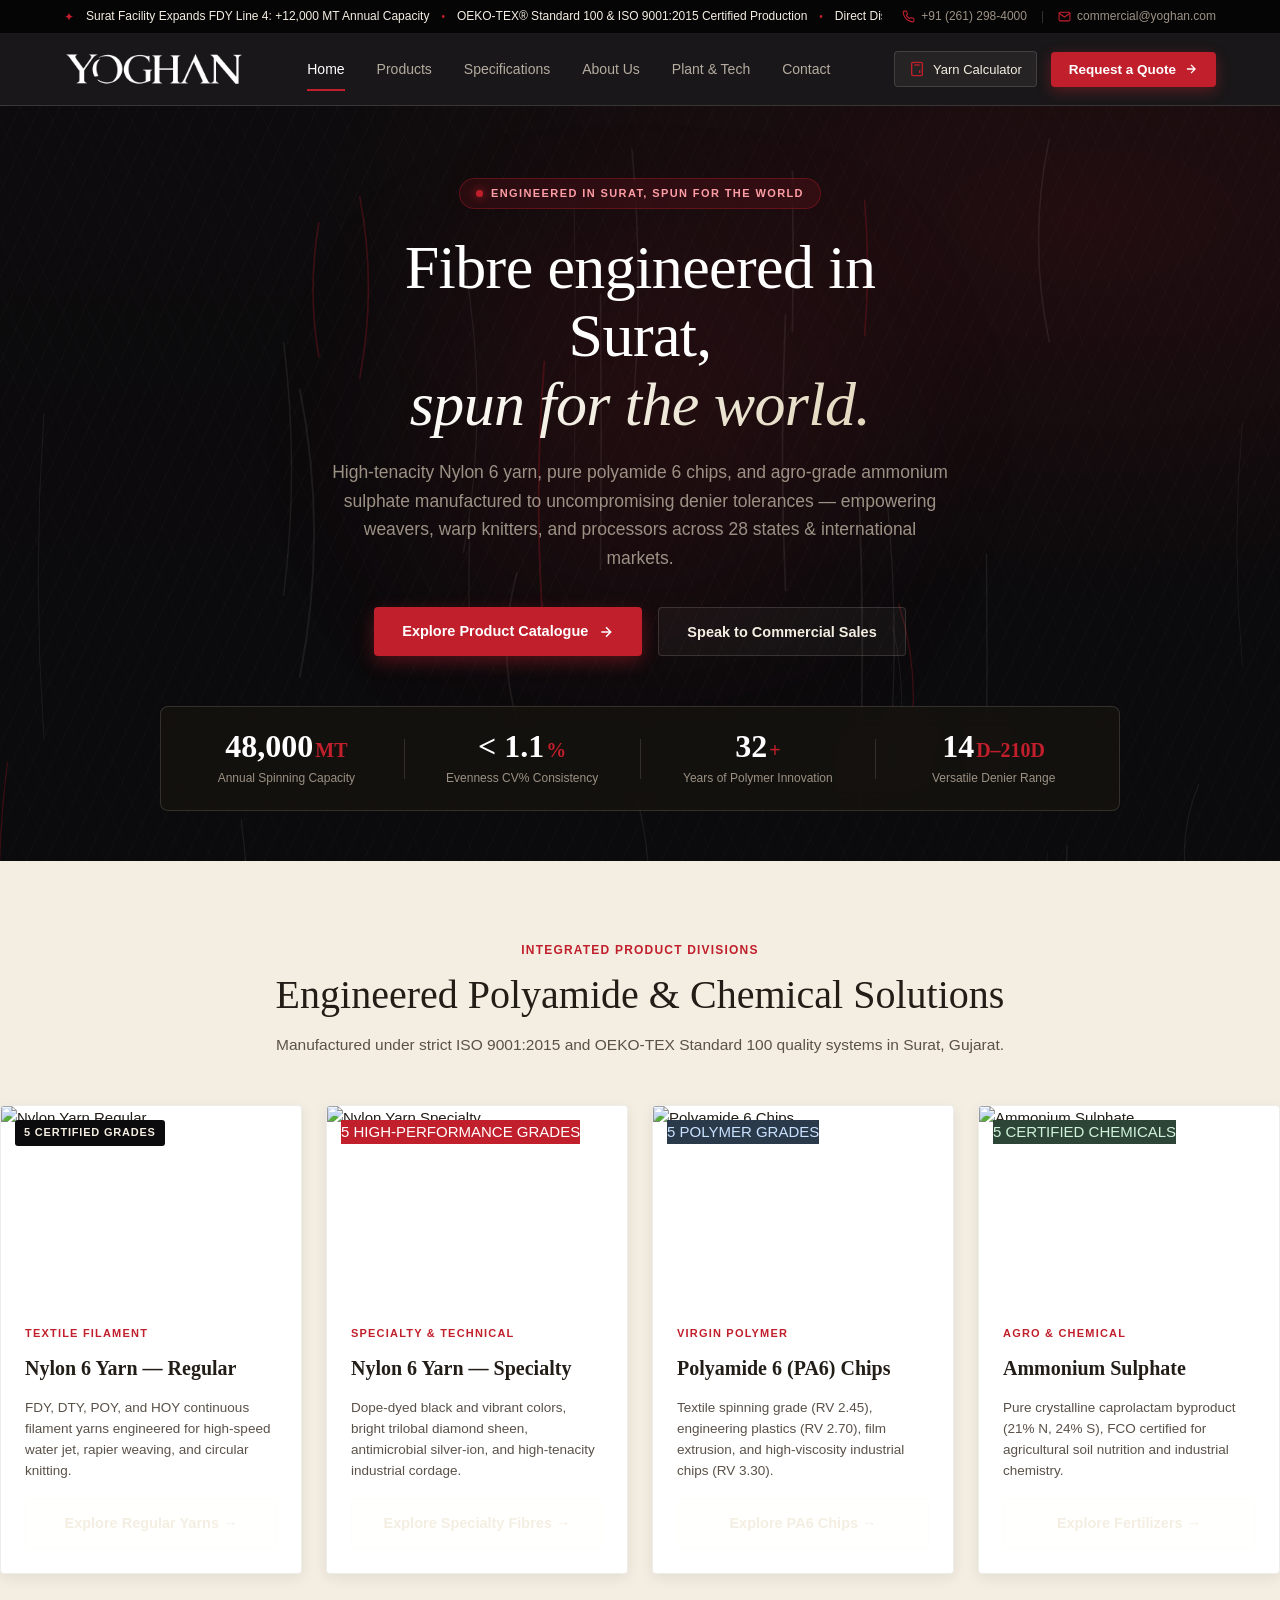
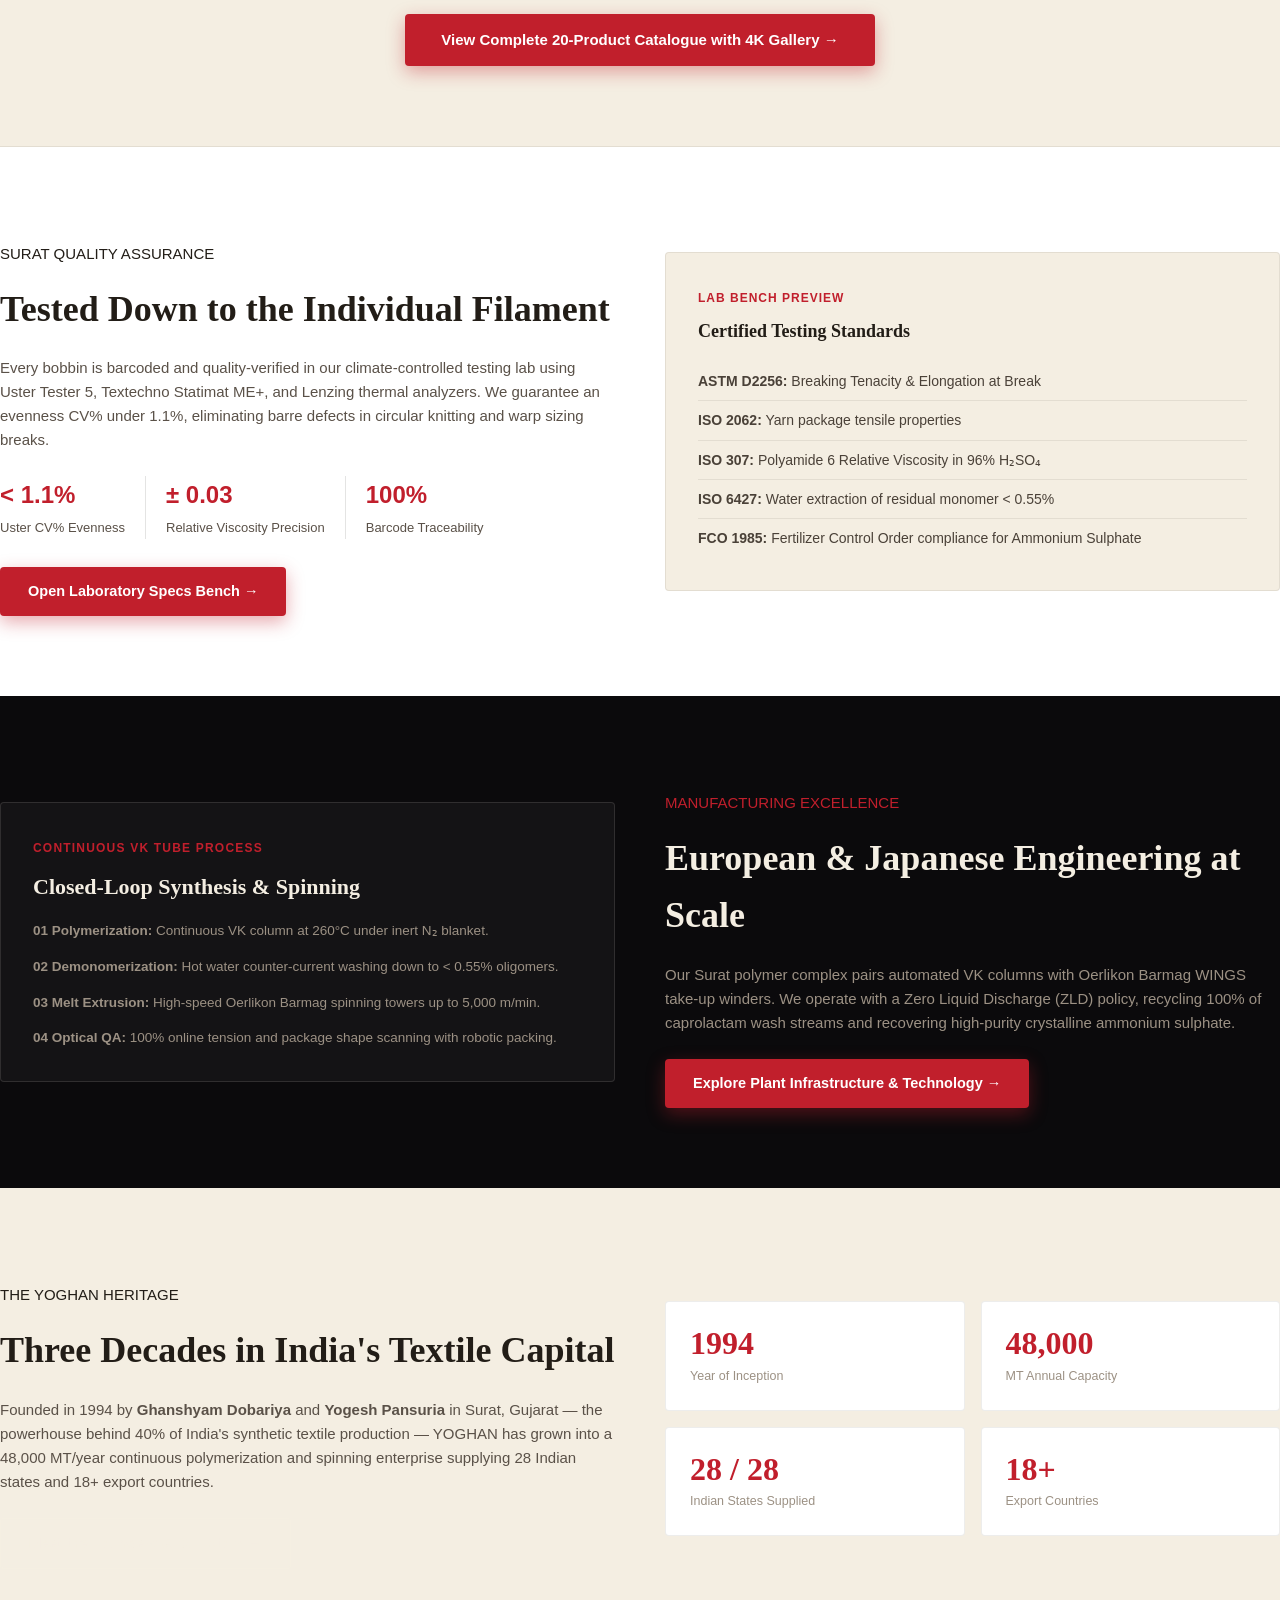
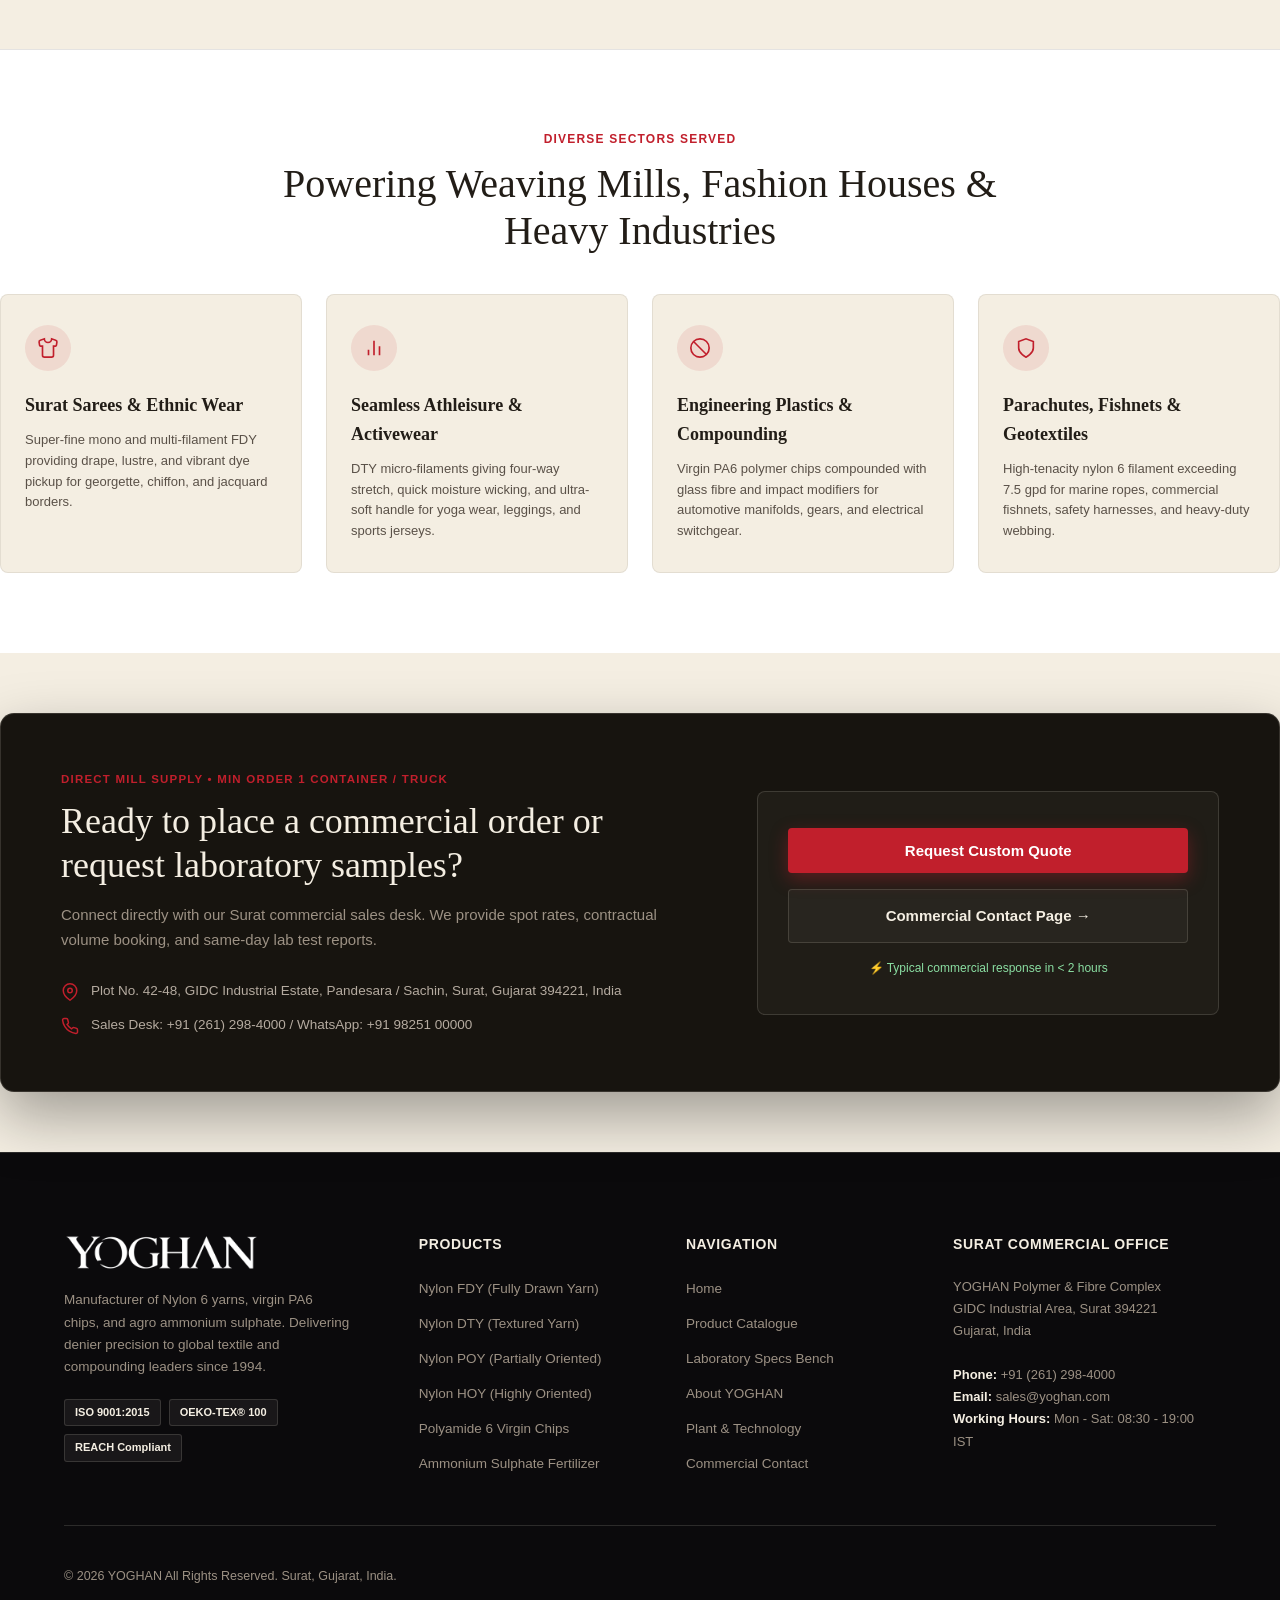
==== commit ba346110: "Add Co-Founders & Owners leadership section with alternating bios for Ghanshyam Dobariya and Yogesh " ====
--- a/index.html
+++ b/index.html
@@ -352,9 +352,9 @@
           <p class="kicker">THE YOGHAN HERITAGE</p>
           <h2 style="font-family: var(--serif); font-size: clamp(28px, 3vw, 36px); margin: 12px 0 18px; color: var(--ink-text);">Three Decades in India's Textile Capital</h2>
           <p style="font-size: 15px; color: var(--ink-muted); line-height: 1.6; margin-bottom: 24px;">
-            Founded in 1994 in Surat, Gujarat — the powerhouse behind 40% of India's synthetic textile production — YOGHAN has grown into a 48,000 MT/year continuous polymerization and spinning enterprise supplying 28 Indian states and 18+ export countries.
+            Founded in 1994 by <strong>Ghanshyam Dobariya</strong> and <strong>Yogesh Pansuria</strong> in Surat, Gujarat — the powerhouse behind 40% of India's synthetic textile production — YOGHAN has grown into a 48,000 MT/year continuous polymerization and spinning enterprise supplying 28 Indian states and 18+ export countries.
           </p>
-          <a href="about.html" class="btn-ghost" style="text-decoration:none;">Read Our Heritage & Milestones →</a>
+          <a href="about.html" class="btn-ghost" style="text-decoration:none;">Meet the Founders & Our Story →</a>
         </div>
         <div style="display: grid; grid-template-columns: 1fr 1fr; gap: 16px;">
           <div class="stat-card" style="background:#fff; padding:24px; border-radius:var(--radius-sm); border:1px solid rgba(34,29,23,0.08);">
--- a/style.css
+++ b/style.css
@@ -2918,3 +2918,192 @@
   }
 }
 
+/* ==================== CO-FOUNDER PROFILES ==================== */
+.founder-card-wrapper {
+  display: flex;
+  flex-direction: column;
+  gap: 48px;
+  margin-top: 36px;
+}
+
+.founder-profile-card {
+  display: grid;
+  grid-template-columns: 340px 1fr;
+  gap: 44px;
+  background: #fff;
+  border: 1px solid rgba(34, 29, 23, 0.09);
+  border-radius: var(--radius-md);
+  padding: 38px;
+  box-shadow: var(--shadow-sm);
+  align-items: center;
+  position: relative;
+  overflow: hidden;
+}
+
+.founder-profile-card.reverse {
+  grid-template-columns: 1fr 340px;
+}
+
+.founder-img-col {
+  width: 100%;
+}
+
+.founder-img-box {
+  position: relative;
+  border-radius: var(--radius-sm);
+  overflow: hidden;
+  background: var(--ink);
+  box-shadow: var(--shadow-md);
+  aspect-ratio: 3 / 4;
+}
+
+.founder-img-box img {
+  width: 100%;
+  height: 100%;
+  object-fit: cover;
+  display: block;
+  transition: transform 0.6s var(--ease-spring);
+}
+
+.founder-profile-card:hover .founder-img-box img {
+  transform: scale(1.03);
+}
+
+.founder-img-badge {
+  position: absolute;
+  bottom: 14px;
+  left: 14px;
+  right: 14px;
+  background: rgba(16, 13, 14, 0.88);
+  backdrop-filter: blur(8px);
+  padding: 8px 12px;
+  border-radius: 6px;
+  border: 1px solid rgba(244, 238, 226, 0.16);
+  color: var(--cream);
+  font-size: 11px;
+  font-weight: 700;
+  letter-spacing: 1.1px;
+  text-transform: uppercase;
+  text-align: center;
+}
+
+.founder-info-box h3 {
+  font-family: var(--serif);
+  font-size: clamp(24px, 2.6vw, 30px);
+  color: var(--ink-text);
+  margin: 6px 0 4px;
+}
+
+.founder-role-tag {
+  display: inline-block;
+  color: var(--red);
+  font-size: 12px;
+  font-weight: 700;
+  letter-spacing: 1.2px;
+  text-transform: uppercase;
+  margin-bottom: 4px;
+}
+
+.founder-focus-title {
+  font-size: 14.5px;
+  font-weight: 600;
+  color: var(--ink-muted);
+  margin: 0 0 16px;
+}
+
+.founder-story-p {
+  font-size: 14.5px;
+  line-height: 1.68;
+  color: #4a4138;
+  margin-bottom: 14px;
+}
+
+.founder-highlights-list {
+  list-style: none;
+  padding: 0;
+  margin: 18px 0 0;
+  display: grid;
+  grid-template-columns: repeat(auto-fit, minmax(200px, 1fr));
+  gap: 10px;
+}
+
+.founder-highlight-item {
+  display: flex;
+  align-items: center;
+  gap: 10px;
+  background: var(--cream);
+  padding: 10px 14px;
+  border-radius: 6px;
+  font-size: 13px;
+  font-weight: 600;
+  color: var(--ink-text);
+}
+
+.founder-highlight-item svg {
+  color: var(--red);
+  flex-shrink: 0;
+}
+
+.name-origin-banner {
+  background: var(--ink);
+  color: #fff;
+  border-radius: var(--radius-sm);
+  padding: 30px 34px;
+  border: 1px solid var(--panel-line);
+  margin-bottom: 40px;
+  display: flex;
+  align-items: center;
+  justify-content: space-between;
+  flex-wrap: wrap;
+  gap: 20px;
+}
+
+.name-origin-text h3 {
+  font-family: var(--serif);
+  font-size: 22px;
+  color: var(--cream);
+  margin: 6px 0 8px;
+}
+
+.name-origin-text p {
+  color: var(--ash);
+  font-size: 14px;
+  margin: 0;
+  max-width: 68ch;
+  line-height: 1.55;
+}
+
+.name-origin-badge {
+  background: rgba(193, 31, 44, 0.15);
+  border: 1px solid var(--red);
+  padding: 10px 18px;
+  border-radius: 8px;
+  text-align: center;
+  font-family: var(--serif);
+  font-size: 19px;
+  color: #fff;
+  letter-spacing: 2px;
+}
+
+.name-origin-badge span {
+  color: var(--red);
+  font-weight: 700;
+}
+
+@media (max-width: 900px) {
+  .founder-profile-card,
+  .founder-profile-card.reverse {
+    grid-template-columns: 1fr;
+    gap: 26px;
+    padding: 26px 22px;
+  }
+  .founder-profile-card.reverse .founder-img-col {
+    order: -1;
+  }
+  .founder-img-box {
+    max-width: 280px;
+    margin: 0 auto;
+  }
+}
+
+
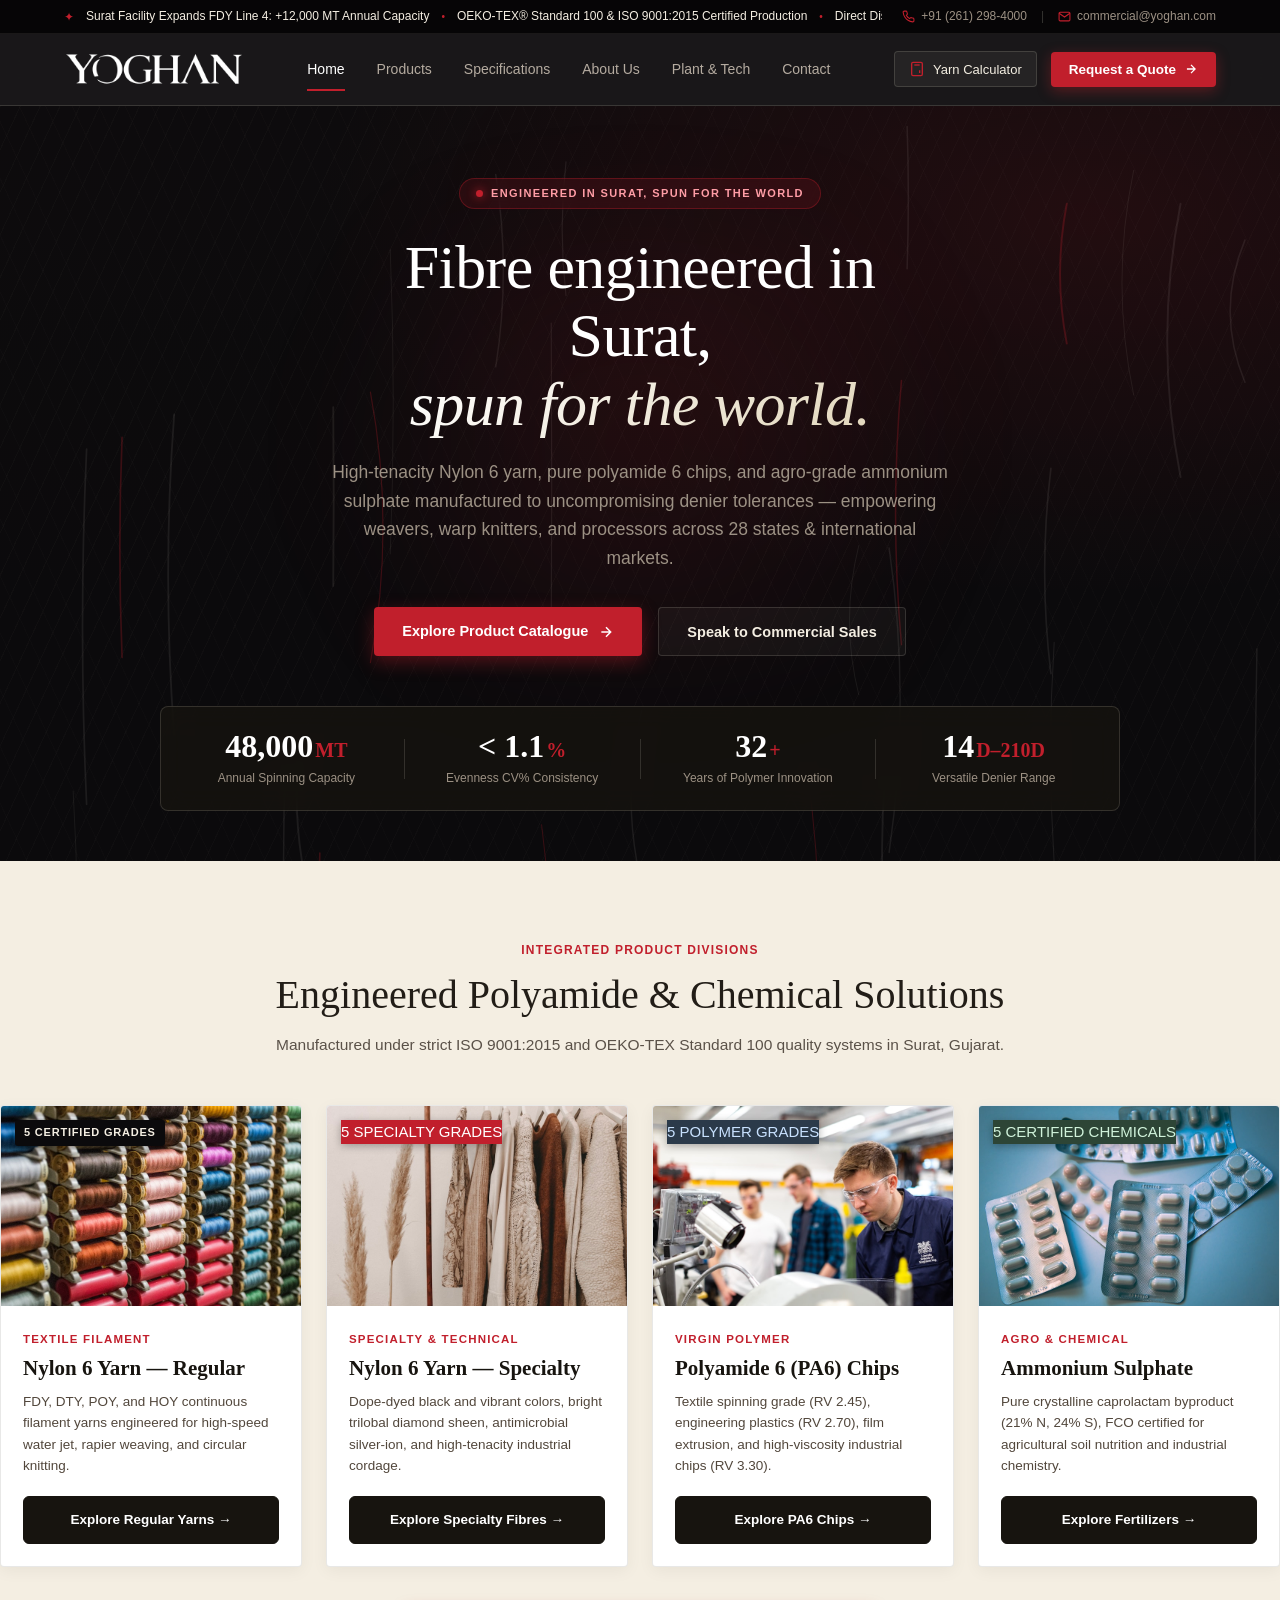
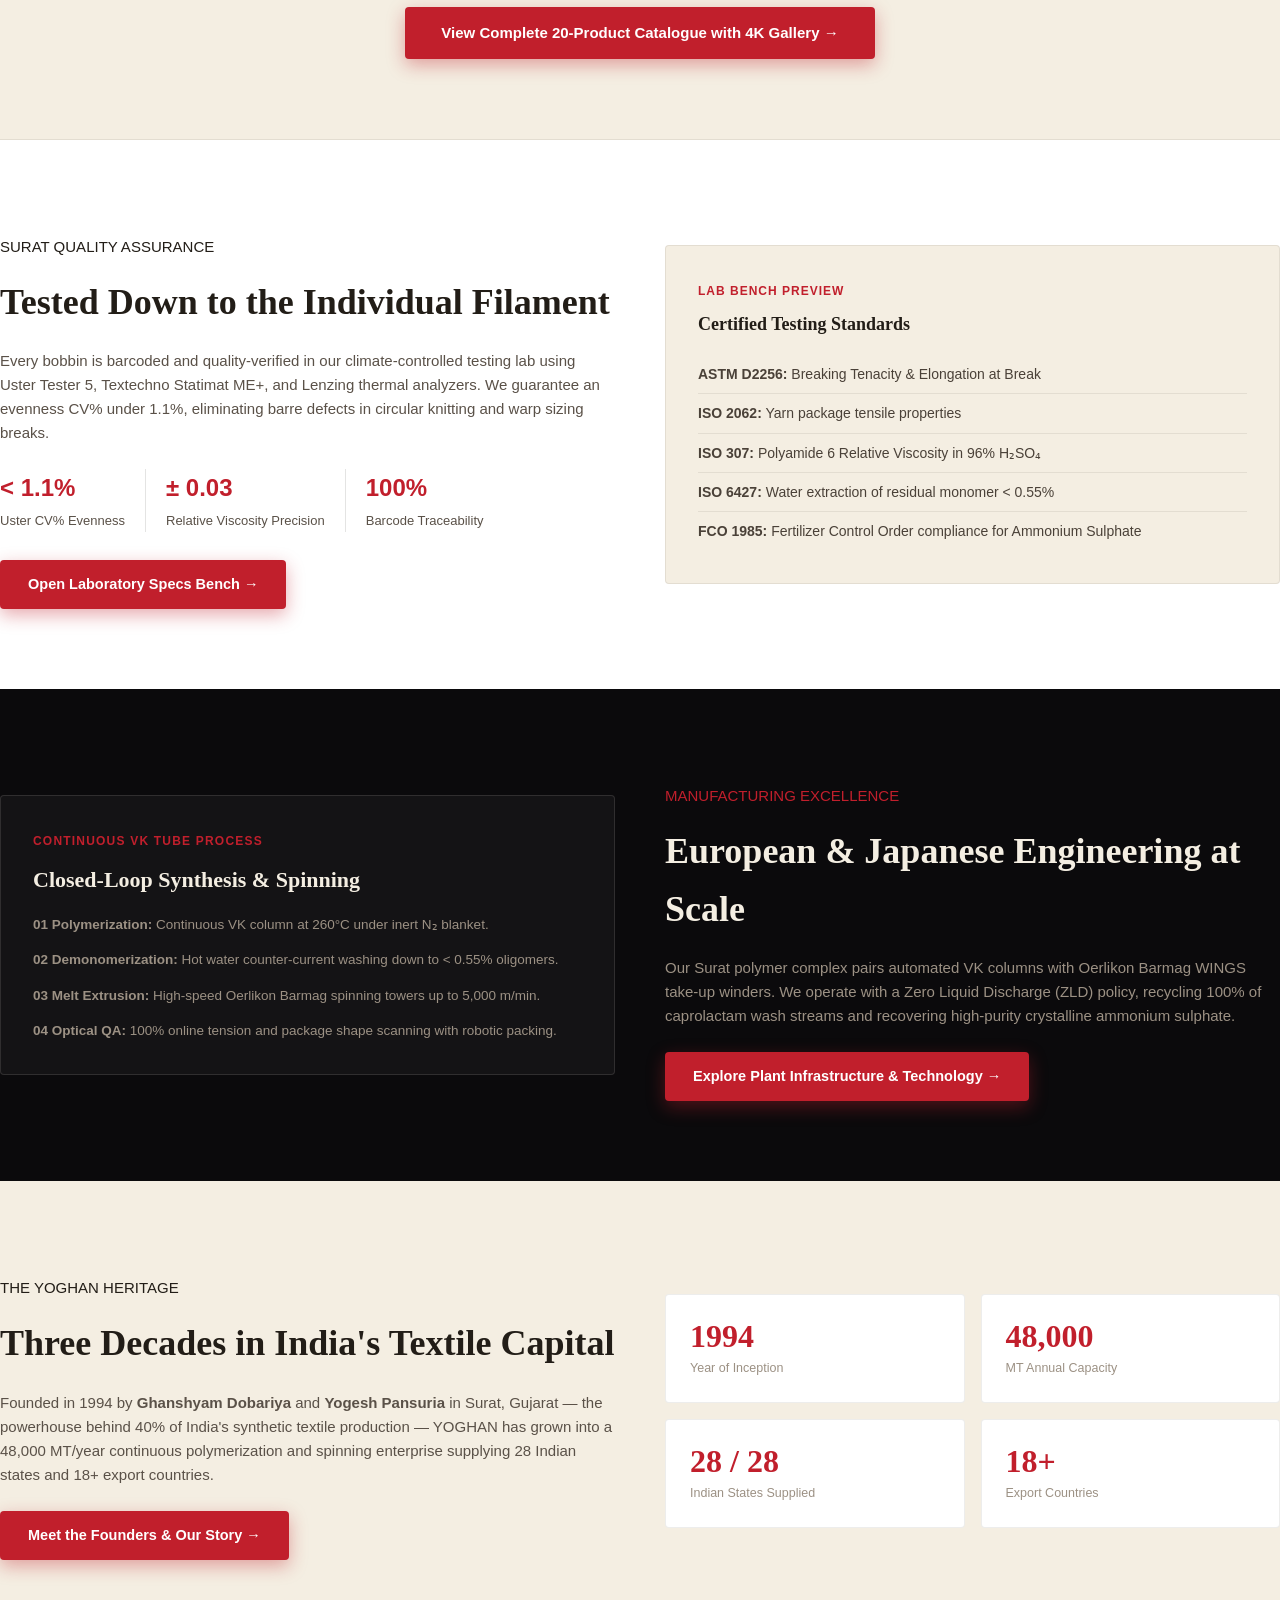
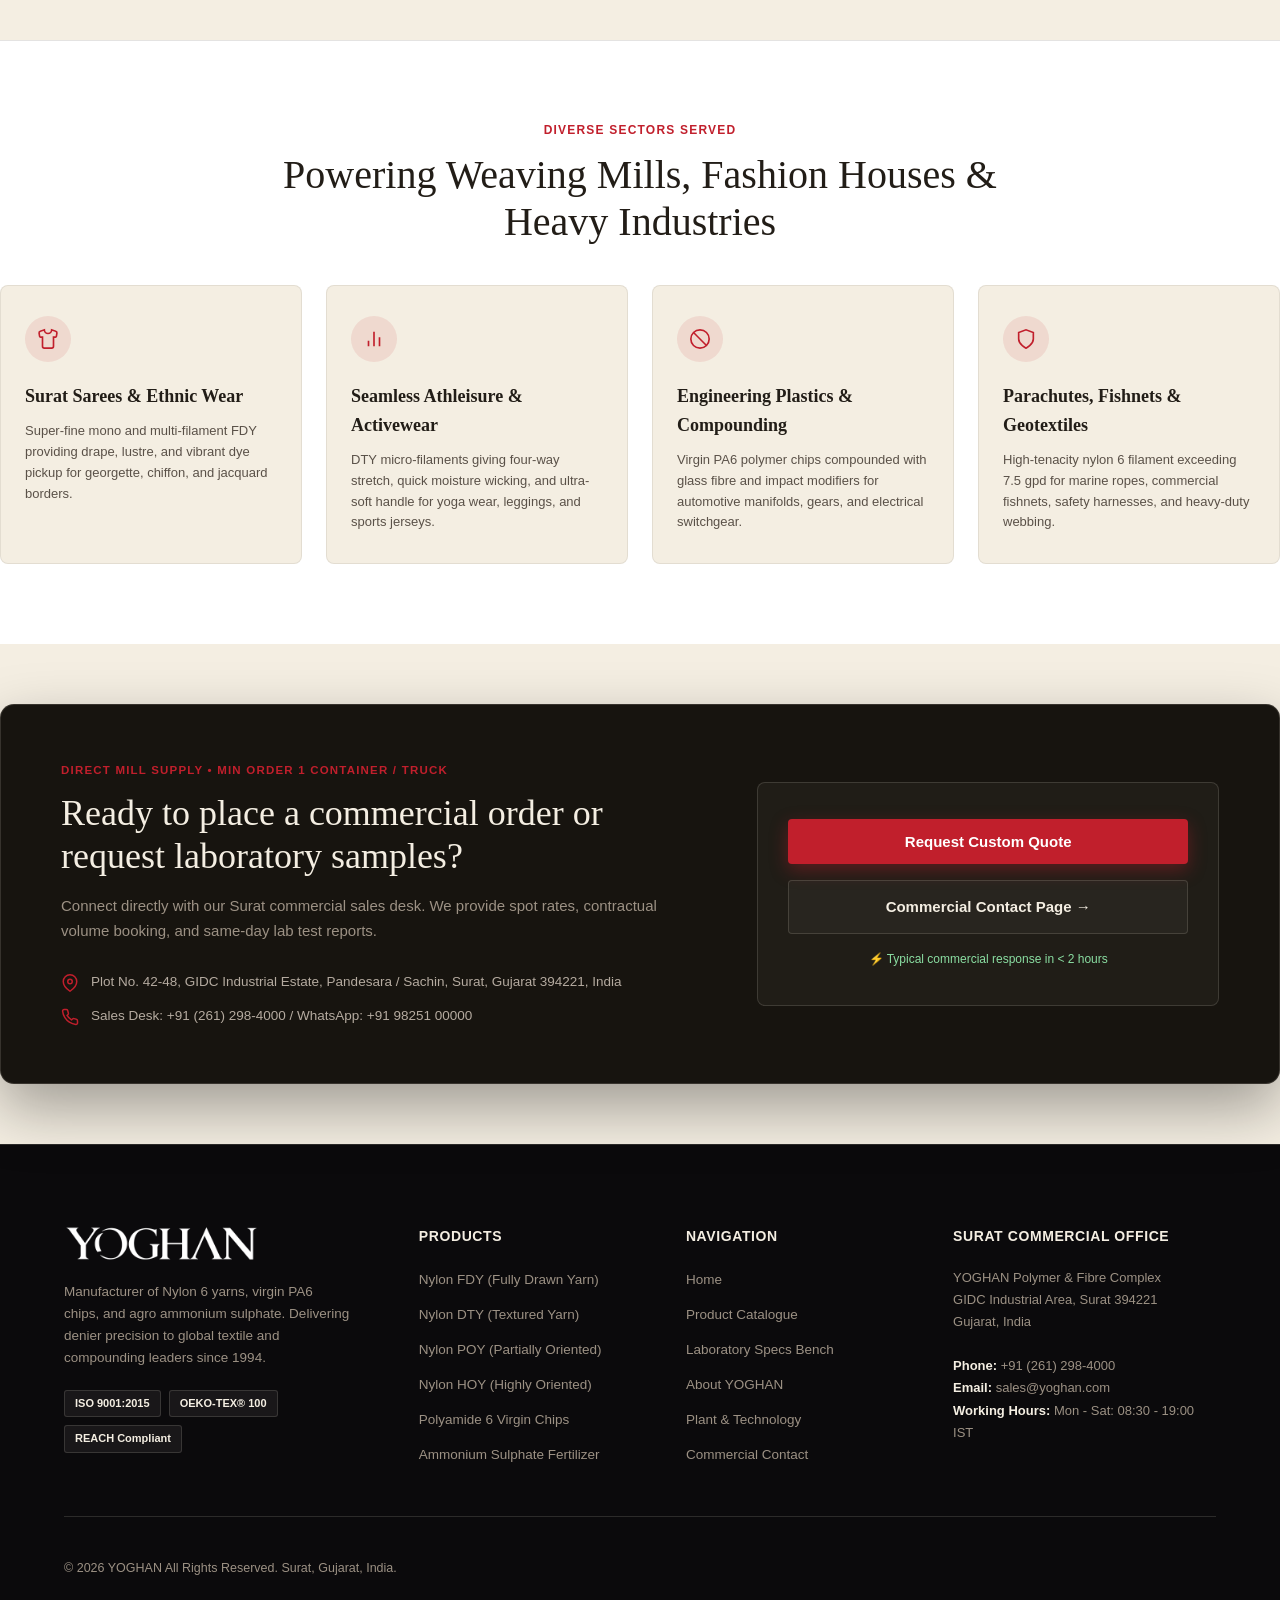
==== commit cd98638d: "Fix invisible font contrast on division cards and replace broken image with verified local asset" ====
--- a/index.html
+++ b/index.html
@@ -190,79 +190,79 @@
         <p>Manufactured under strict ISO 9001:2015 and OEKO-TEX Standard 100 quality systems in Surat, Gujarat.</p>
       </div>
 
-      <div style="display: grid; grid-template-columns: repeat(auto-fit, minmax(280px, 1fr)); gap: 24px;">
+      <div class="divisions-grid">
         
         <!-- Division 1 -->
-        <div style="background: #fff; border: 1px solid rgba(34,29,23,0.08); border-radius: var(--radius-sm); overflow: hidden; display: flex; flex-direction: column; justify-content: space-between; box-shadow: var(--shadow-sm); transition: transform 0.3s ease, box-shadow 0.3s ease;">
-          <div style="height: 190px; overflow: hidden; position: relative;">
-            <img src="https://images.unsplash.com/photo-1542044801-30d3e45ae49a?auto=format&fit=crop&w=800&q=85" alt="Nylon Yarn Regular" style="width:100%; height:100%; object-fit:cover;">
-            <span class="badge-series" style="position:absolute; top:14px; left:14px;">5 CERTIFIED GRADES</span>
-          </div>
-          <div style="padding: 24px; flex-grow: 1; display: flex; flex-direction: column; justify-content: space-between;">
+        <article class="division-card">
+          <div class="division-card-visual">
+            <img src="assets/division-nylon-reg.jpg" alt="Nylon Yarn Regular" loading="lazy">
+            <span class="badge-series">5 CERTIFIED GRADES</span>
+          </div>
+          <div class="division-card-body">
             <div>
-              <span style="color: var(--red); font-size: 11px; font-weight: 700; letter-spacing: 1.2px; text-transform: uppercase;">TEXTILE FILAMENT</span>
-              <h3 style="font-family: var(--serif); font-size: 20px; margin: 8px 0 10px; color: var(--ink-text);">Nylon 6 Yarn — Regular</h3>
-              <p style="font-size: 13.5px; color: var(--ink-muted); line-height: 1.55; margin-bottom: 16px;">
+              <span class="division-kicker">TEXTILE FILAMENT</span>
+              <h3 class="division-card-title">Nylon 6 Yarn — Regular</h3>
+              <p class="division-card-desc">
                 FDY, DTY, POY, and HOY continuous filament yarns engineered for high-speed water jet, rapier weaving, and circular knitting.
               </p>
             </div>
-            <a href="products.html?cat=nylon-reg" class="btn-ghost w-full" style="text-decoration:none; text-align:center; display:block;">Explore Regular Yarns →</a>
-          </div>
-        </div>
+            <a href="products.html?cat=nylon-reg" class="btn-division-card">Explore Regular Yarns →</a>
+          </div>
+        </article>
 
         <!-- Division 2 -->
-        <div style="background: #fff; border: 1px solid rgba(34,29,23,0.08); border-radius: var(--radius-sm); overflow: hidden; display: flex; flex-direction: column; justify-content: space-between; box-shadow: var(--shadow-sm); transition: transform 0.3s ease, box-shadow 0.3s ease;">
-          <div style="height: 190px; overflow: hidden; position: relative;">
-            <img src="https://images.unsplash.com/photo-1607604276583-eef5d076aa5f?auto=format&fit=crop&w=800&q=85" alt="Nylon Yarn Specialty" style="width:100%; height:100%; object-fit:cover;">
-            <span class="badge-crimson" style="position:absolute; top:14px; left:14px;">5 HIGH-PERFORMANCE GRADES</span>
-          </div>
-          <div style="padding: 24px; flex-grow: 1; display: flex; flex-direction: column; justify-content: space-between;">
+        <article class="division-card">
+          <div class="division-card-visual">
+            <img src="assets/division-nylon-spec.jpg" alt="Nylon Yarn Specialty" loading="lazy">
+            <span class="badge-crimson">5 SPECIALTY GRADES</span>
+          </div>
+          <div class="division-card-body">
             <div>
-              <span style="color: var(--red); font-size: 11px; font-weight: 700; letter-spacing: 1.2px; text-transform: uppercase;">SPECIALTY & TECHNICAL</span>
-              <h3 style="font-family: var(--serif); font-size: 20px; margin: 8px 0 10px; color: var(--ink-text);">Nylon 6 Yarn — Specialty</h3>
-              <p style="font-size: 13.5px; color: var(--ink-muted); line-height: 1.55; margin-bottom: 16px;">
+              <span class="division-kicker">SPECIALTY & TECHNICAL</span>
+              <h3 class="division-card-title">Nylon 6 Yarn — Specialty</h3>
+              <p class="division-card-desc">
                 Dope-dyed black and vibrant colors, bright trilobal diamond sheen, antimicrobial silver-ion, and high-tenacity industrial cordage.
               </p>
             </div>
-            <a href="products.html?cat=nylon-feat" class="btn-ghost w-full" style="text-decoration:none; text-align:center; display:block;">Explore Specialty Fibres →</a>
-          </div>
-        </div>
+            <a href="products.html?cat=nylon-feat" class="btn-division-card">Explore Specialty Fibres →</a>
+          </div>
+        </article>
 
         <!-- Division 3 -->
-        <div style="background: #fff; border: 1px solid rgba(34,29,23,0.08); border-radius: var(--radius-sm); overflow: hidden; display: flex; flex-direction: column; justify-content: space-between; box-shadow: var(--shadow-sm); transition: transform 0.3s ease, box-shadow 0.3s ease;">
-          <div style="height: 190px; overflow: hidden; position: relative;">
-            <img src="https://images.unsplash.com/photo-1578749556568-bc2c40e68b61?auto=format&fit=crop&w=800&q=85" alt="Polyamide 6 Chips" style="width:100%; height:100%; object-fit:cover;">
-            <span class="badge-polymer" style="position:absolute; top:14px; left:14px;">5 POLYMER GRADES</span>
-          </div>
-          <div style="padding: 24px; flex-grow: 1; display: flex; flex-direction: column; justify-content: space-between;">
+        <article class="division-card">
+          <div class="division-card-visual">
+            <img src="assets/division-pa6-chips.jpg" alt="Polyamide 6 Chips" loading="lazy">
+            <span class="badge-polymer">5 POLYMER GRADES</span>
+          </div>
+          <div class="division-card-body">
             <div>
-              <span style="color: var(--red); font-size: 11px; font-weight: 700; letter-spacing: 1.2px; text-transform: uppercase;">VIRGIN POLYMER</span>
-              <h3 style="font-family: var(--serif); font-size: 20px; margin: 8px 0 10px; color: var(--ink-text);">Polyamide 6 (PA6) Chips</h3>
-              <p style="font-size: 13.5px; color: var(--ink-muted); line-height: 1.55; margin-bottom: 16px;">
+              <span class="division-kicker">VIRGIN POLYMER</span>
+              <h3 class="division-card-title">Polyamide 6 (PA6) Chips</h3>
+              <p class="division-card-desc">
                 Textile spinning grade (RV 2.45), engineering plastics (RV 2.70), film extrusion, and high-viscosity industrial chips (RV 3.30).
               </p>
             </div>
-            <a href="products.html?cat=chips" class="btn-ghost w-full" style="text-decoration:none; text-align:center; display:block;">Explore PA6 Chips →</a>
-          </div>
-        </div>
+            <a href="products.html?cat=chips" class="btn-division-card">Explore PA6 Chips →</a>
+          </div>
+        </article>
 
         <!-- Division 4 -->
-        <div style="background: #fff; border: 1px solid rgba(34,29,23,0.08); border-radius: var(--radius-sm); overflow: hidden; display: flex; flex-direction: column; justify-content: space-between; box-shadow: var(--shadow-sm); transition: transform 0.3s ease, box-shadow 0.3s ease;">
-          <div style="height: 190px; overflow: hidden; position: relative;">
-            <img src="https://images.unsplash.com/photo-1592417817098-8f3d69104a47?auto=format&fit=crop&w=800&q=85" alt="Ammonium Sulphate" style="width:100%; height:100%; object-fit:cover;">
-            <span class="badge-chem" style="position:absolute; top:14px; left:14px;">5 CERTIFIED CHEMICALS</span>
-          </div>
-          <div style="padding: 24px; flex-grow: 1; display: flex; flex-direction: column; justify-content: space-between;">
+        <article class="division-card">
+          <div class="division-card-visual">
+            <img src="assets/division-ammonium.jpg" alt="Ammonium Sulphate Fertilizer" loading="lazy">
+            <span class="badge-chem">5 CERTIFIED CHEMICALS</span>
+          </div>
+          <div class="division-card-body">
             <div>
-              <span style="color: var(--red); font-size: 11px; font-weight: 700; letter-spacing: 1.2px; text-transform: uppercase;">AGRO & CHEMICAL</span>
-              <h3 style="font-family: var(--serif); font-size: 20px; margin: 8px 0 10px; color: var(--ink-text);">Ammonium Sulphate</h3>
-              <p style="font-size: 13.5px; color: var(--ink-muted); line-height: 1.55; margin-bottom: 16px;">
+              <span class="division-kicker">AGRO & CHEMICAL</span>
+              <h3 class="division-card-title">Ammonium Sulphate</h3>
+              <p class="division-card-desc">
                 Pure crystalline caprolactam byproduct (21% N, 24% S), FCO certified for agricultural soil nutrition and industrial chemistry.
               </p>
             </div>
-            <a href="products.html?cat=fertilizer" class="btn-ghost w-full" style="text-decoration:none; text-align:center; display:block;">Explore Fertilizers →</a>
-          </div>
-        </div>
+            <a href="products.html?cat=fertilizer" class="btn-division-card">Explore Fertilizers →</a>
+          </div>
+        </article>
 
       </div>
 
@@ -354,7 +354,7 @@
           <p style="font-size: 15px; color: var(--ink-muted); line-height: 1.6; margin-bottom: 24px;">
             Founded in 1994 by <strong>Ghanshyam Dobariya</strong> and <strong>Yogesh Pansuria</strong> in Surat, Gujarat — the powerhouse behind 40% of India's synthetic textile production — YOGHAN has grown into a 48,000 MT/year continuous polymerization and spinning enterprise supplying 28 Indian states and 18+ export countries.
           </p>
-          <a href="about.html" class="btn-ghost" style="text-decoration:none;">Meet the Founders & Our Story →</a>
+          <a href="about.html" class="btn-primary" style="text-decoration:none;">Meet the Founders & Our Story →</a>
         </div>
         <div style="display: grid; grid-template-columns: 1fr 1fr; gap: 16px;">
           <div class="stat-card" style="background:#fff; padding:24px; border-radius:var(--radius-sm); border:1px solid rgba(34,29,23,0.08);">
--- a/style.css
+++ b/style.css
@@ -3106,4 +3106,119 @@
   }
 }
 
-
+/* ==================== INTEGRATED PRODUCT DIVISIONS ==================== */
+.divisions-grid {
+  display: grid;
+  grid-template-columns: repeat(auto-fit, minmax(280px, 1fr));
+  gap: 24px;
+}
+
+.division-card {
+  background: #ffffff;
+  border: 1px solid rgba(34, 29, 23, 0.1);
+  border-radius: var(--radius-sm);
+  overflow: hidden;
+  display: flex;
+  flex-direction: column;
+  justify-content: space-between;
+  box-shadow: 0 4px 16px rgba(0, 0, 0, 0.05);
+  transition: transform 0.3s ease, box-shadow 0.3s ease, border-color 0.3s ease;
+}
+
+.division-card:hover {
+  transform: translateY(-4px);
+  box-shadow: 0 12px 28px rgba(0, 0, 0, 0.1);
+  border-color: rgba(193, 31, 44, 0.3);
+}
+
+.division-card-visual {
+  height: 200px;
+  overflow: hidden;
+  position: relative;
+  background: var(--ink);
+}
+
+.division-card-visual img {
+  width: 100%;
+  height: 100%;
+  object-fit: cover;
+  display: block;
+  transition: transform 0.5s var(--ease-spring);
+}
+
+.division-card:hover .division-card-visual img {
+  transform: scale(1.05);
+}
+
+.division-card-visual .badge-series,
+.division-card-visual .badge-crimson,
+.division-card-visual .badge-polymer,
+.division-card-visual .badge-chem {
+  position: absolute;
+  top: 14px;
+  left: 14px;
+  z-index: 2;
+  box-shadow: 0 2px 8px rgba(0, 0, 0, 0.3);
+}
+
+.division-card-body {
+  padding: 24px 22px 22px;
+  flex-grow: 1;
+  display: flex;
+  flex-direction: column;
+  justify-content: space-between;
+}
+
+.division-kicker {
+  display: block;
+  color: var(--red);
+  font-size: 11.5px;
+  font-weight: 700;
+  letter-spacing: 1.2px;
+  text-transform: uppercase;
+  margin-bottom: 6px;
+}
+
+.division-card-title {
+  font-family: var(--serif);
+  font-size: 21px;
+  margin: 0 0 10px;
+  color: #17140f !important;
+  line-height: 1.25;
+}
+
+.division-card-desc {
+  font-size: 13.5px;
+  color: #52473c !important;
+  line-height: 1.58;
+  margin: 0 0 20px;
+}
+
+.btn-division-card {
+  display: inline-flex;
+  align-items: center;
+  justify-content: center;
+  gap: 8px;
+  background: #17140f;
+  color: #ffffff !important;
+  font-size: 13.5px;
+  font-weight: 600;
+  padding: 12px 18px;
+  border-radius: 6px;
+  border: 1px solid #17140f;
+  text-decoration: none;
+  transition: all 0.25s ease;
+  width: 100%;
+  box-sizing: border-box;
+}
+
+.btn-division-card:hover {
+  background: var(--red);
+  border-color: var(--red);
+  color: #ffffff !important;
+  transform: translateY(-2px);
+  box-shadow: 0 4px 14px rgba(193, 31, 44, 0.4);
+}
+
+
+
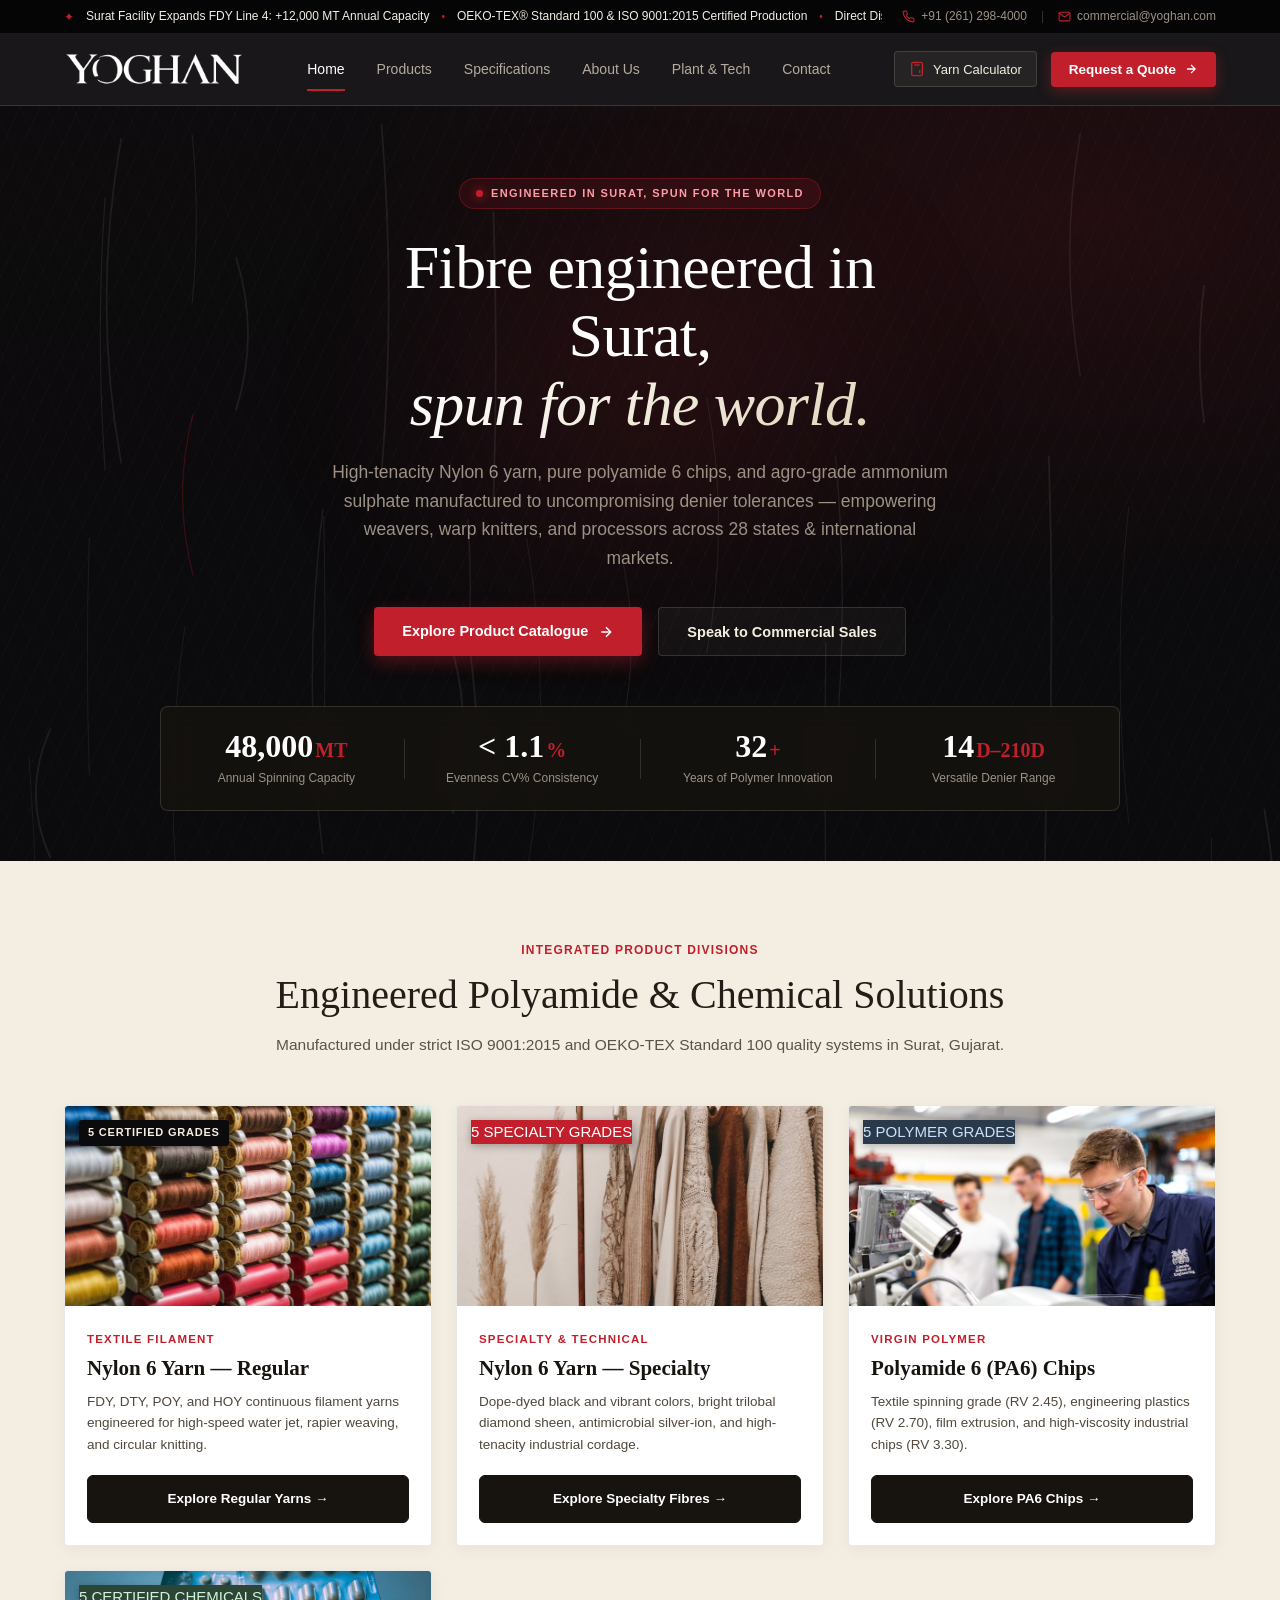
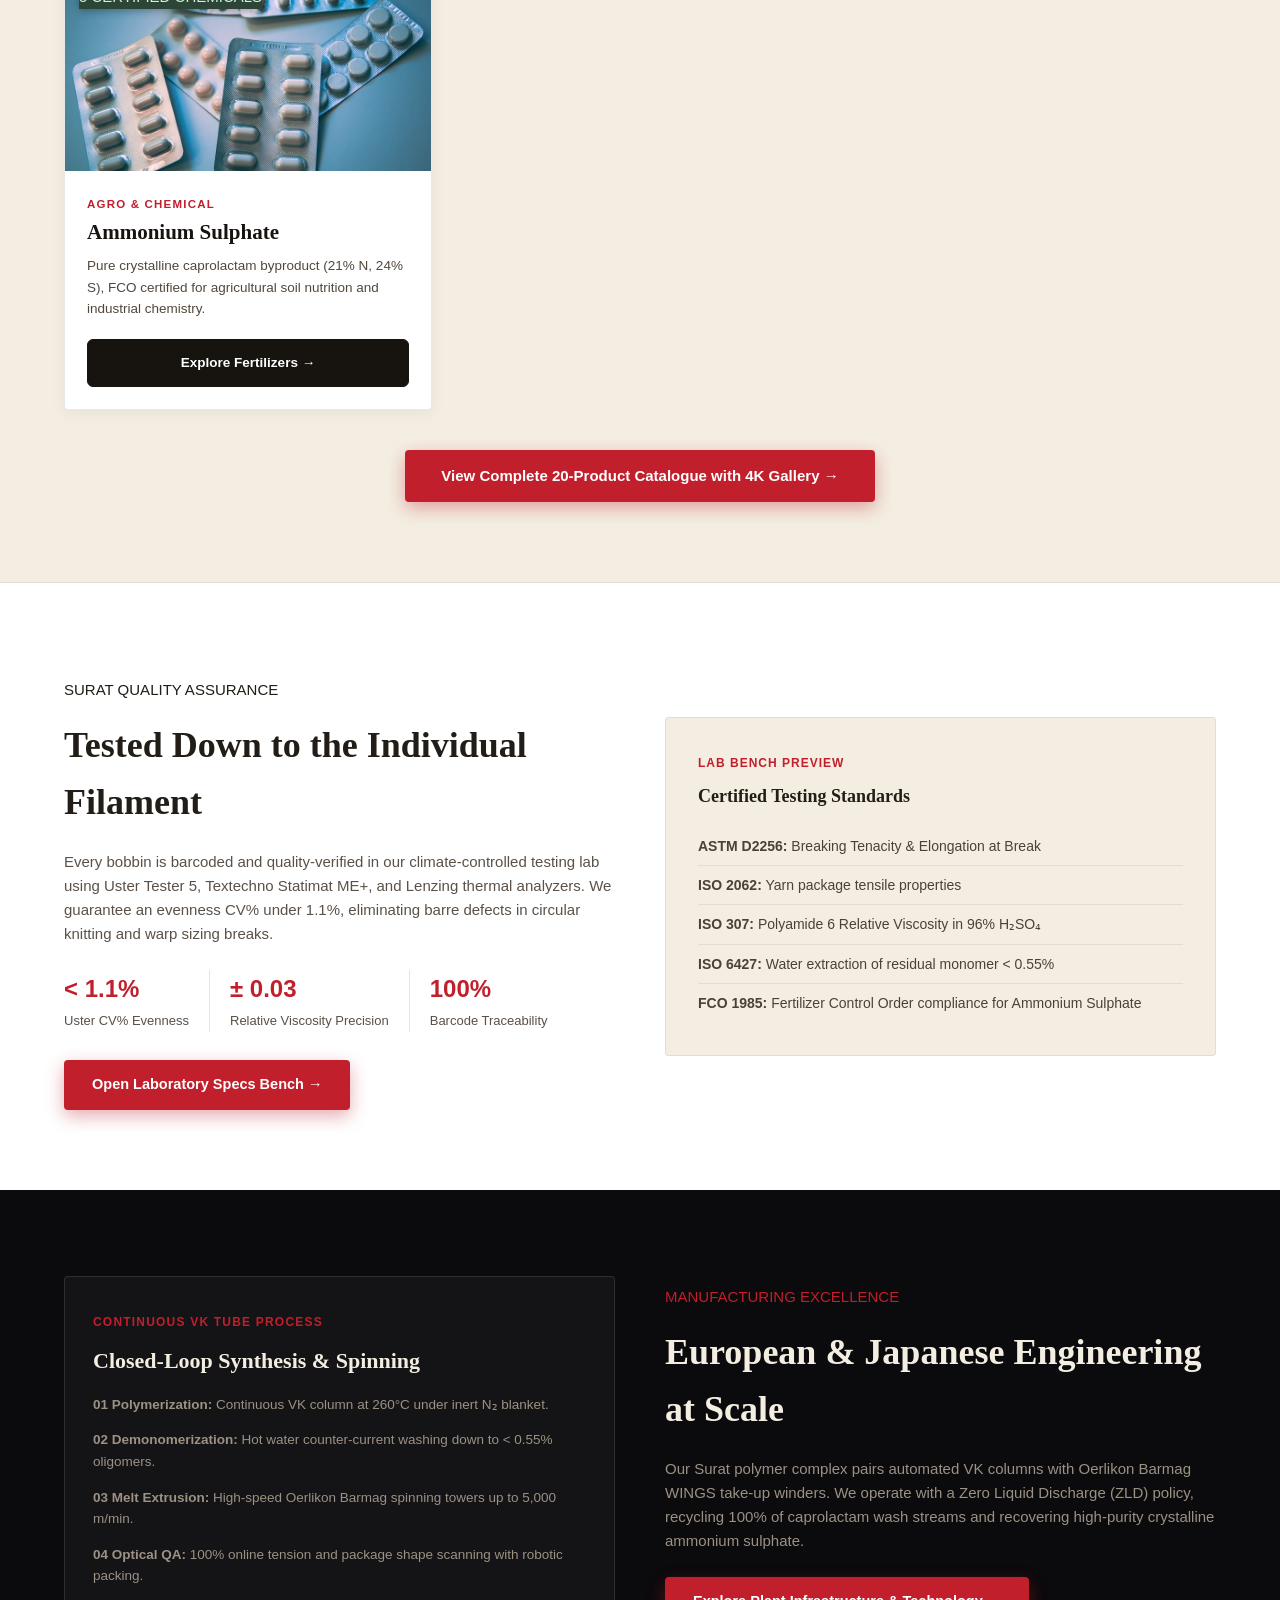
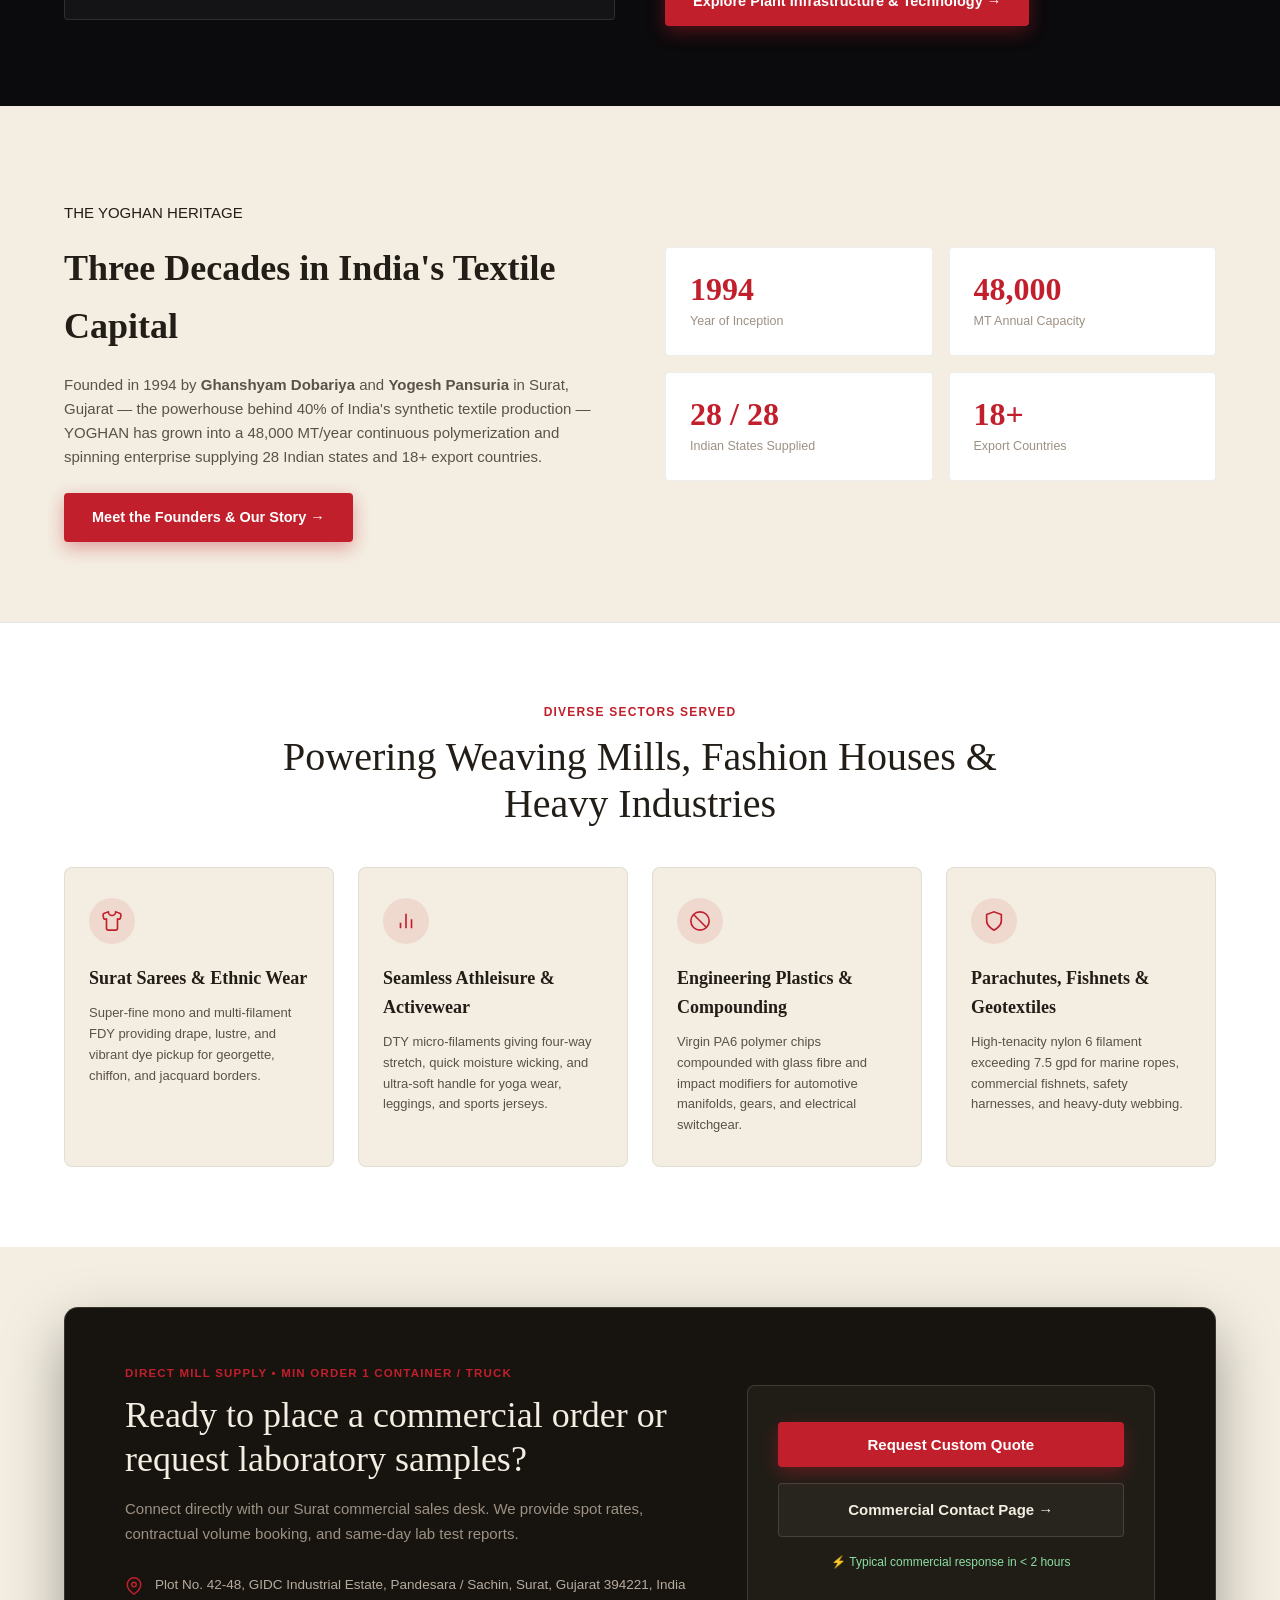
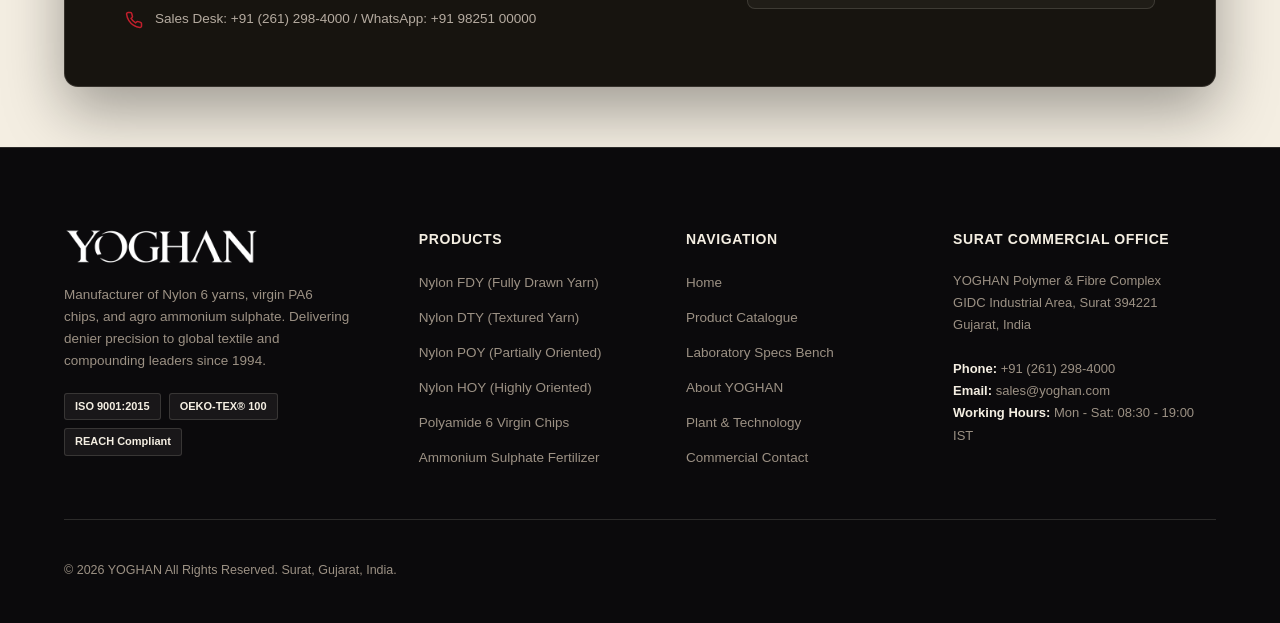
==== commit a75d2607: "Fix mobile horizontal clipping and update GitHub Actions deployment workflow" ====
--- a/index.html
+++ b/index.html
@@ -287,7 +287,7 @@
           <p style="font-size: 15px; color: var(--ink-muted); line-height: 1.6; margin-bottom: 24px;">
             Every bobbin is barcoded and quality-verified in our climate-controlled testing lab using Uster Tester 5, Textechno Statimat ME+, and Lenzing thermal analyzers. We guarantee an evenness CV% under 1.1%, eliminating barre defects in circular knitting and warp sizing breaks.
           </p>
-          <div style="display: flex; gap: 20px; margin-bottom: 28px;">
+          <div class="teaser-stats-row">
             <div>
               <strong style="font-size: 24px; color: var(--red); display: block;">&lt; 1.1%</strong>
               <span style="font-size: 13px; color: var(--ink-muted);">Uster CV% Evenness</span>
@@ -322,7 +322,7 @@
   <section style="padding: 80px 0; background: var(--ink); color: #fff;">
     <div class="section-inner">
       <div class="teaser-split-grid">
-        <div style="background: rgba(255,255,255,0.04); border: 1px solid rgba(244,238,226,0.12); border-radius: var(--radius-sm); padding: 32px;">
+        <div class="teaser-process-box">
           <span style="font-size: 12px; font-weight: 700; color: var(--red); letter-spacing: 1.2px;">CONTINUOUS VK TUBE PROCESS</span>
           <h3 style="font-family: var(--serif); font-size: 22px; margin: 10px 0 16px; color: var(--cream);">Closed-Loop Synthesis & Spinning</h3>
           <div style="display: flex; flex-direction: column; gap: 14px; font-size: 13.5px; color: var(--ash);">
@@ -356,7 +356,7 @@
           </p>
           <a href="about.html" class="btn-primary" style="text-decoration:none;">Meet the Founders & Our Story →</a>
         </div>
-        <div style="display: grid; grid-template-columns: 1fr 1fr; gap: 16px;">
+        <div class="teaser-stat-grid">
           <div class="stat-card" style="background:#fff; padding:24px; border-radius:var(--radius-sm); border:1px solid rgba(34,29,23,0.08);">
             <b class="stat-num" style="color:var(--red); font-size:32px;">1994</b>
             <span class="stat-label">Year of Inception</span>
--- a/style.css
+++ b/style.css
@@ -36,14 +36,15 @@
 
 *, *::before, *::after {
   box-sizing: border-box;
+  max-width: 100%;
 }
 
 html {
   scroll-behavior: smooth;
   scroll-padding-top: 84px;
-  overflow-x: hidden;
-  max-width: 100vw;
-  width: 100%;
+  overflow-x: hidden !important;
+  max-width: 100vw !important;
+  width: 100% !important;
 }
 
 body {
@@ -56,10 +57,16 @@
   line-height: 1.6;
   -webkit-font-smoothing: antialiased;
   -moz-osx-font-smoothing: grayscale;
+  overflow-x: hidden !important;
+  max-width: 100vw !important;
+  width: 100% !important;
+  position: relative;
+}
+
+section {
+  max-width: 100vw !important;
   overflow-x: hidden;
-  max-width: 100vw;
-  width: 100%;
-  position: relative;
+  box-sizing: border-box;
 }
 
 a {
@@ -857,8 +864,9 @@
   top: 15%;
   left: 50%;
   transform: translateX(-50%);
-  width: 800px;
-  height: 450px;
+  width: min(800px, 95vw);
+  max-width: 100vw;
+  height: 380px;
   background: radial-gradient(circle, rgba(193, 31, 44, 0.12) 0%, transparent 70%);
   filter: blur(60px);
   pointer-events: none;
@@ -1185,6 +1193,17 @@
 .section-inner {
   max-width: 1360px;
   margin: 0 auto;
+  width: 100%;
+  padding-left: 5vw;
+  padding-right: 5vw;
+  box-sizing: border-box;
+}
+
+@media (max-width: 600px) {
+  .section-inner {
+    padding-left: 18px;
+    padding-right: 18px;
+  }
 }
 
 .products-grid {
@@ -2885,6 +2904,33 @@
   grid-template-columns: 1fr 1fr;
   gap: 50px;
   align-items: center;
+  width: 100%;
+  box-sizing: border-box;
+}
+
+.teaser-stats-row {
+  display: flex;
+  gap: 20px;
+  margin-bottom: 28px;
+  flex-wrap: wrap;
+  width: 100%;
+}
+
+.teaser-process-box {
+  background: rgba(255, 255, 255, 0.04);
+  border: 1px solid rgba(244, 238, 226, 0.12);
+  border-radius: var(--radius-sm);
+  padding: 32px 28px;
+  width: 100%;
+  box-sizing: border-box;
+}
+
+.teaser-stat-grid {
+  display: grid;
+  grid-template-columns: 1fr 1fr;
+  gap: 16px;
+  width: 100%;
+  box-sizing: border-box;
 }
 
 .contact-grid-wrap {
@@ -2892,6 +2938,8 @@
   grid-template-columns: 1.15fr 1fr;
   gap: 40px;
   align-items: start;
+  width: 100%;
+  box-sizing: border-box;
 }
 
 @media (max-width: 900px) {
@@ -2906,6 +2954,34 @@
   .contact-grid-wrap {
     grid-template-columns: 1fr;
     gap: 32px;
+  }
+}
+
+@media (max-width: 600px) {
+  .teaser-stats-row {
+    display: grid;
+    grid-template-columns: repeat(2, 1fr);
+    gap: 12px;
+  }
+  .teaser-stats-row > div {
+    border-left: none !important;
+    padding-left: 0 !important;
+    background: #f7f1e4;
+    padding: 12px 14px !important;
+    border-radius: 6px;
+    border: 1px solid rgba(34, 29, 23, 0.08);
+  }
+  .teaser-process-box {
+    padding: 22px 18px;
+  }
+  .teaser-stat-grid {
+    gap: 12px;
+  }
+  .teaser-stat-grid .stat-card {
+    padding: 18px 12px !important;
+  }
+  .teaser-stat-grid .stat-num {
+    font-size: 24px !important;
   }
 }
 
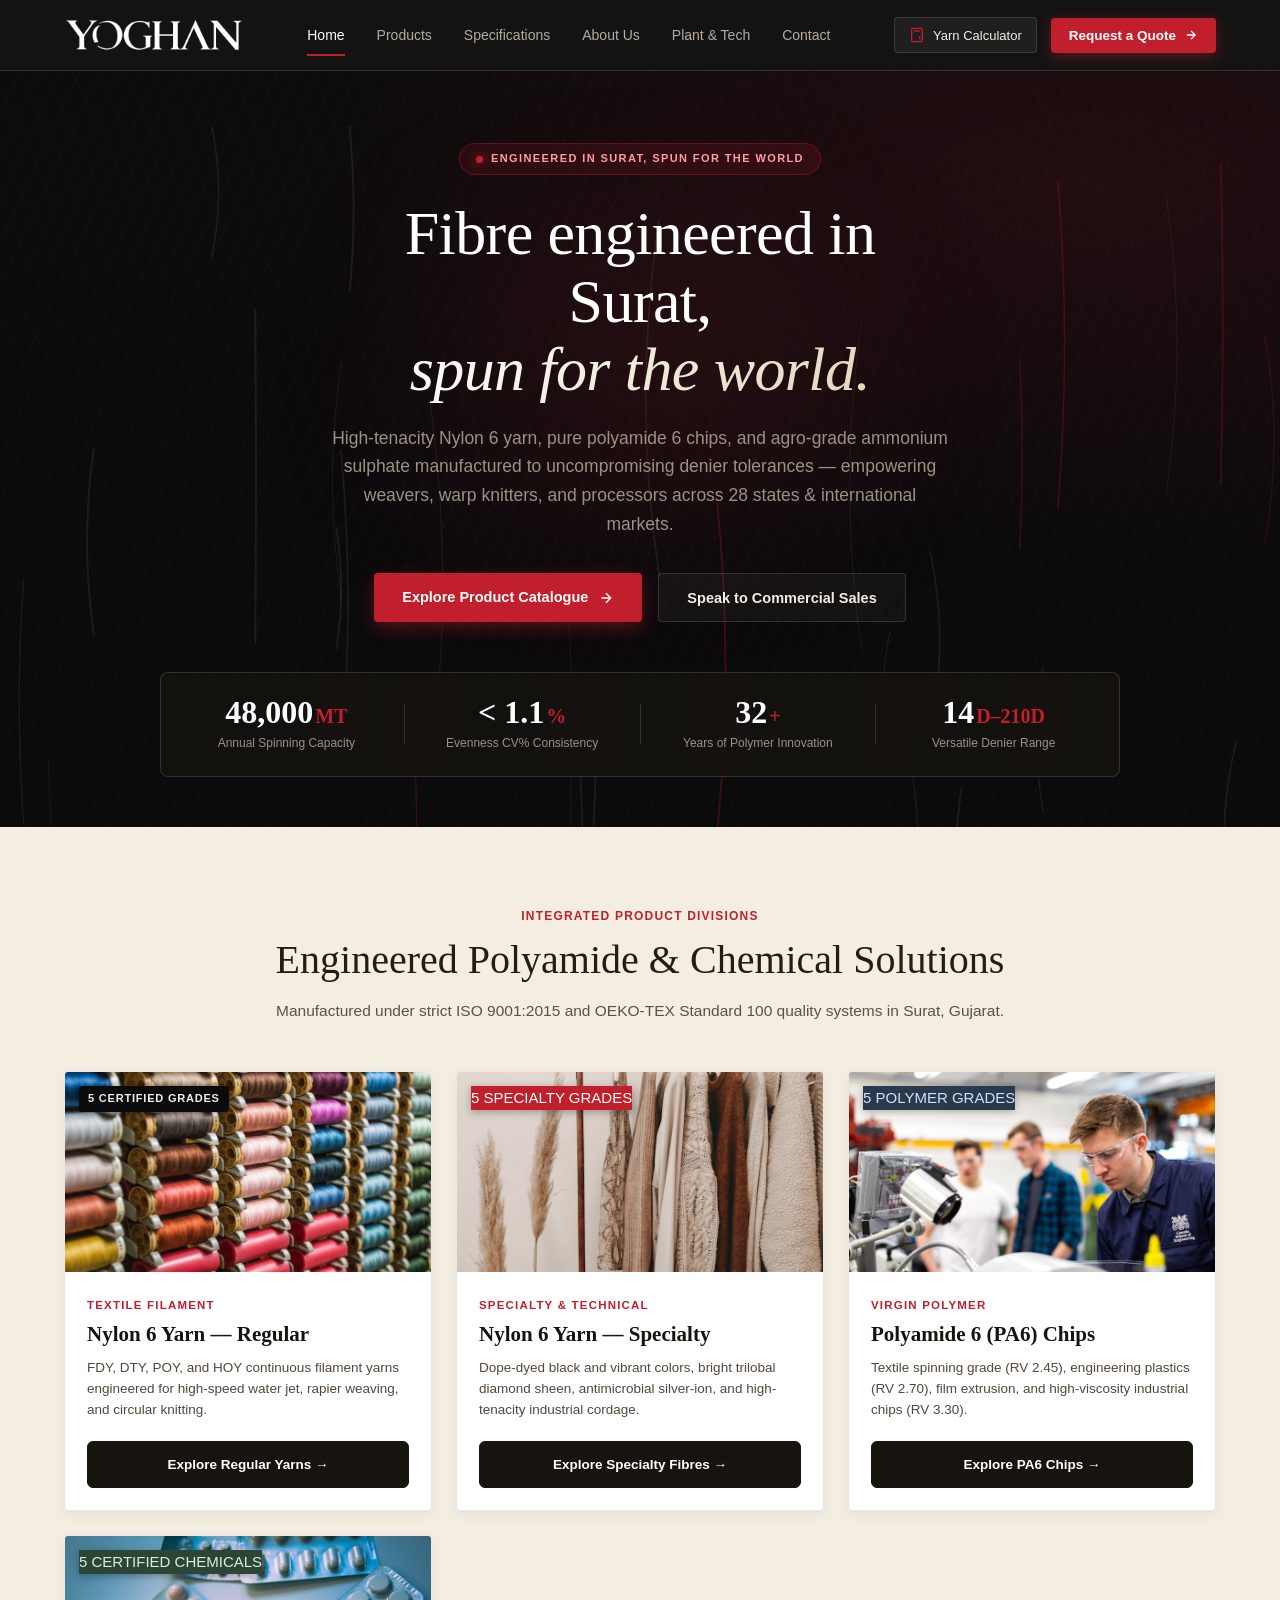
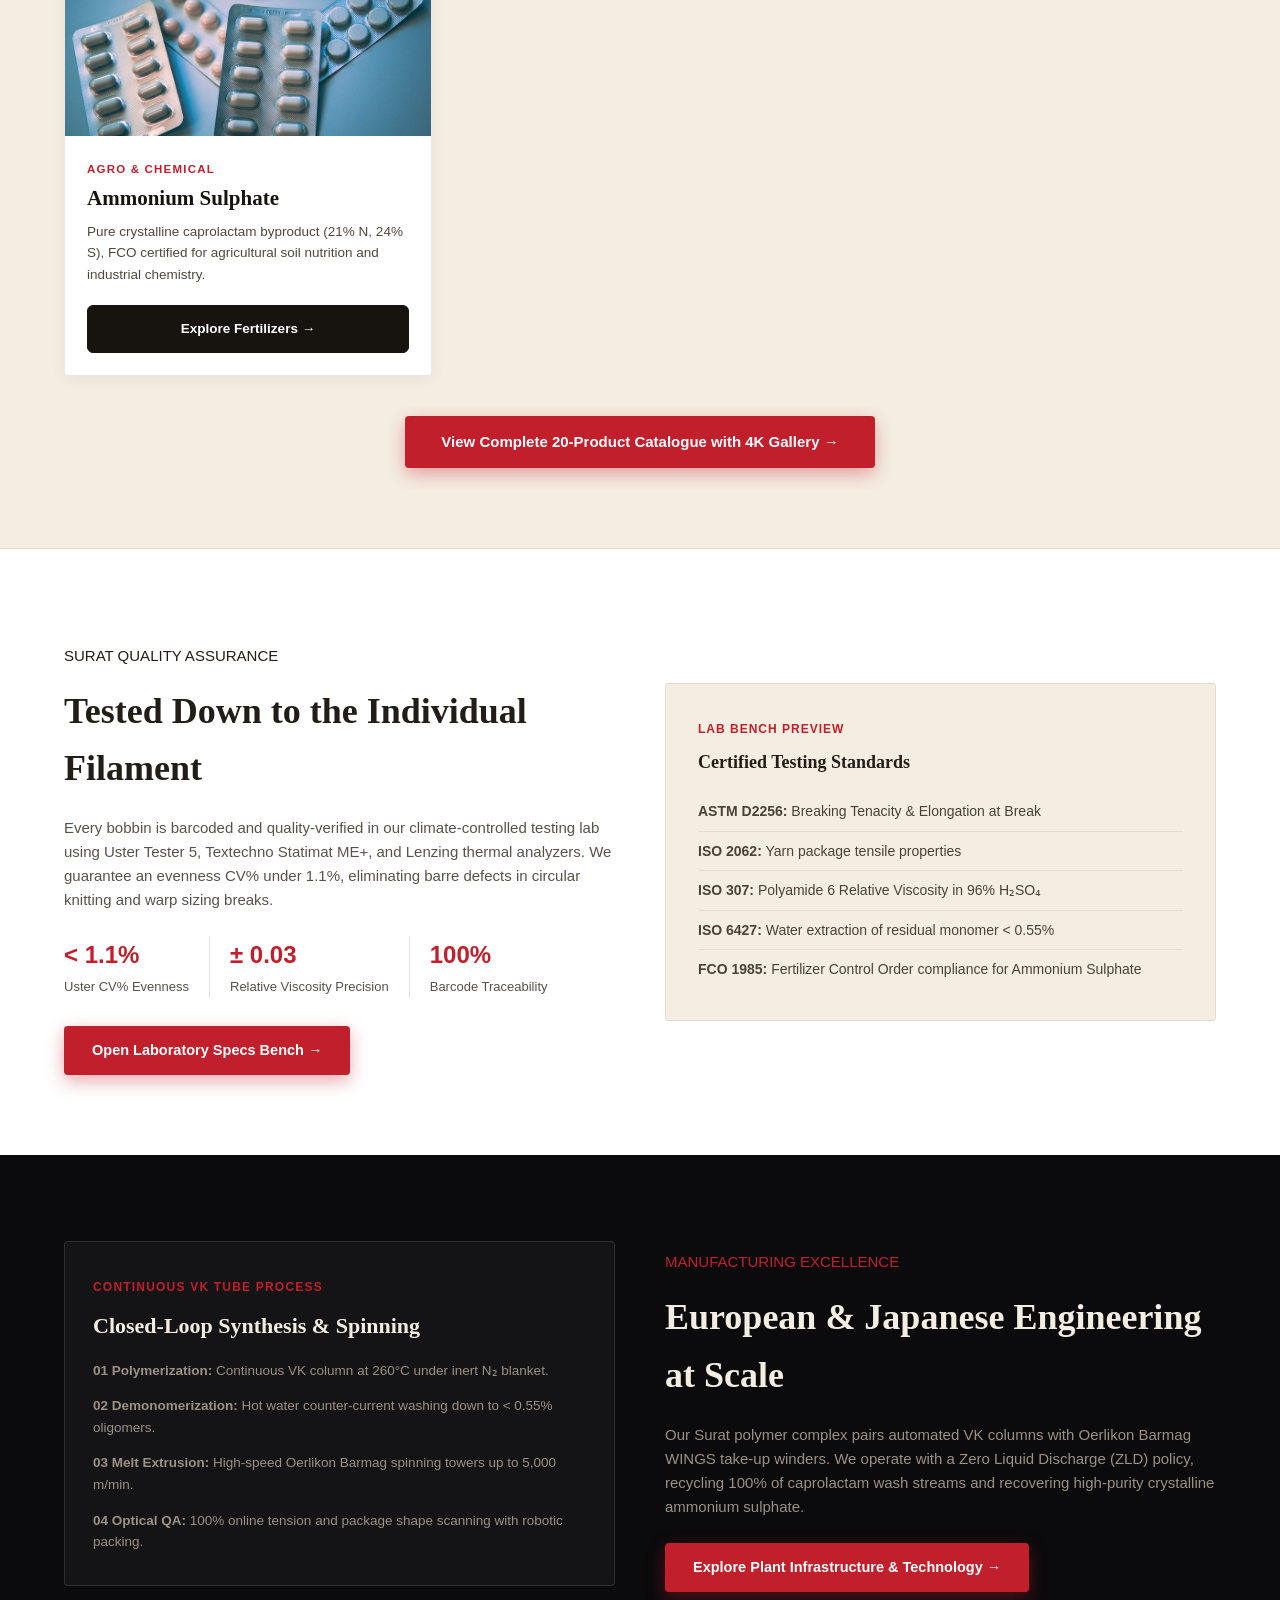
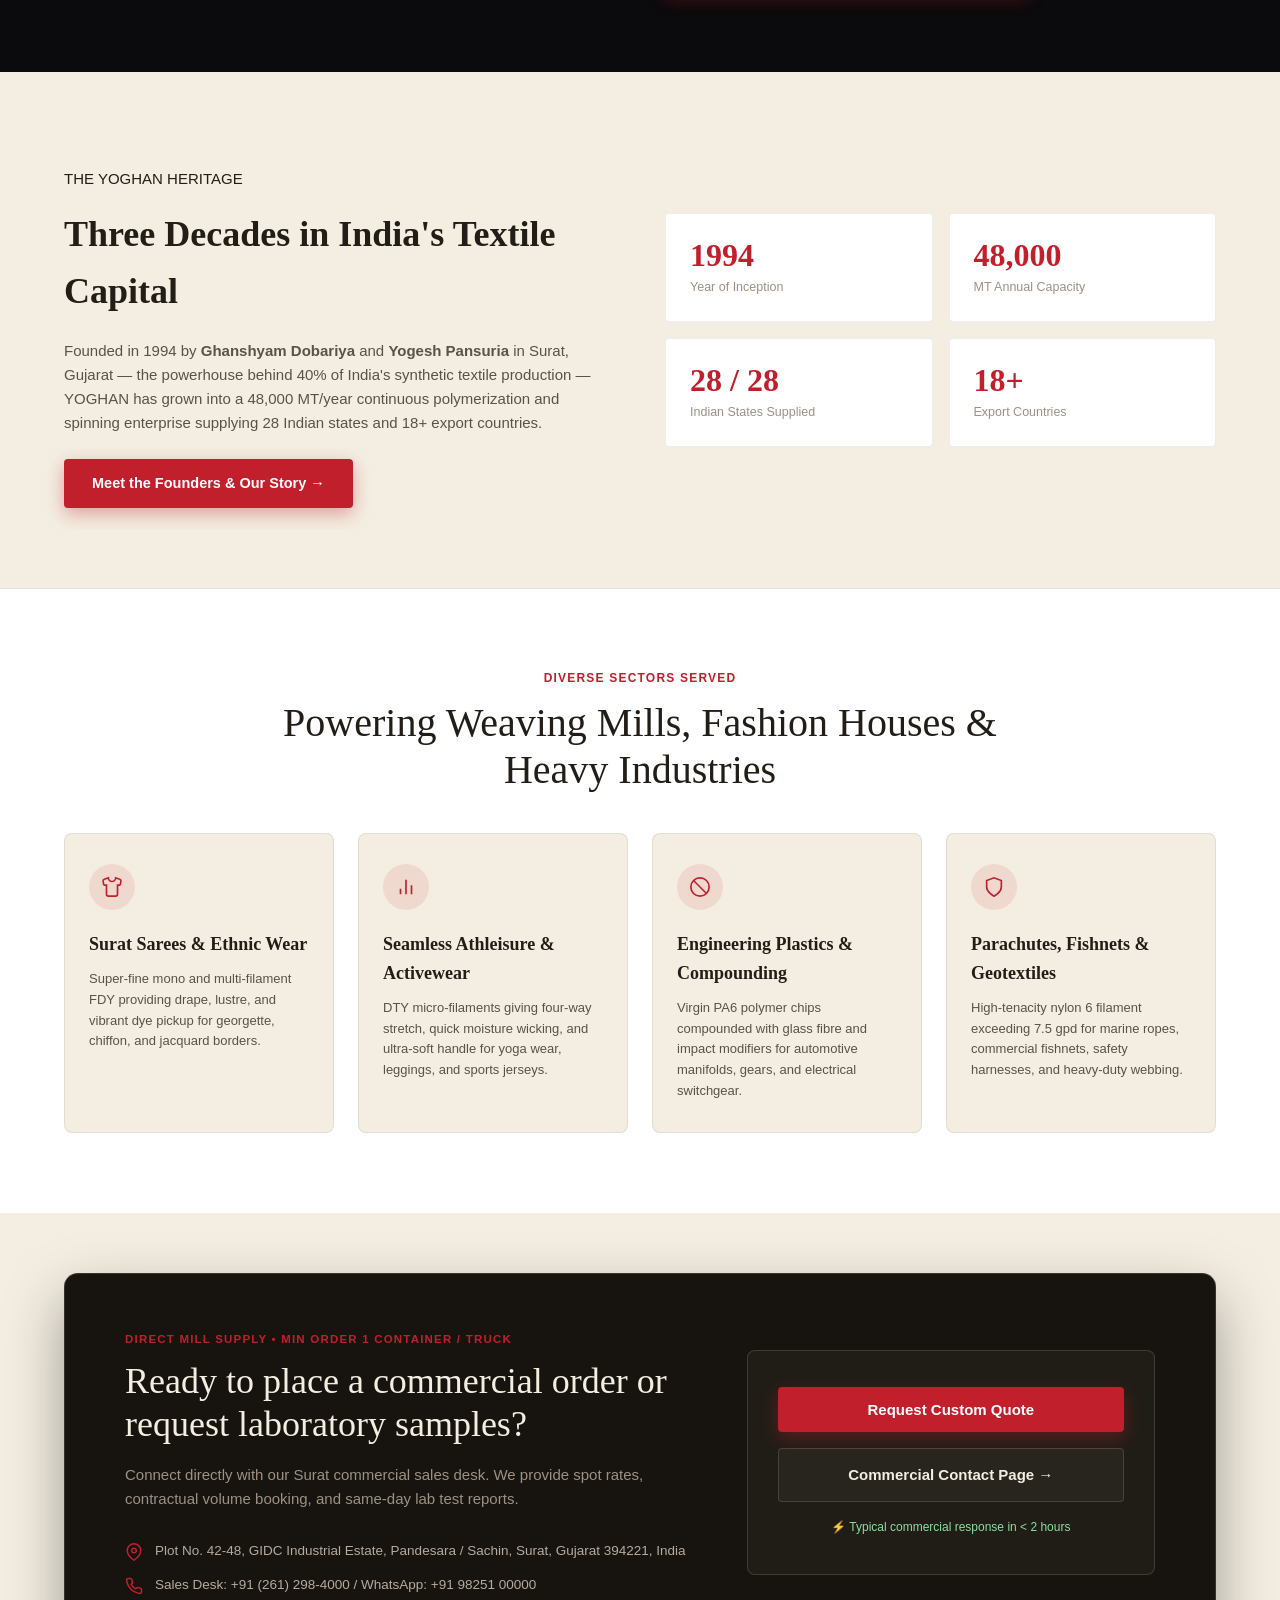
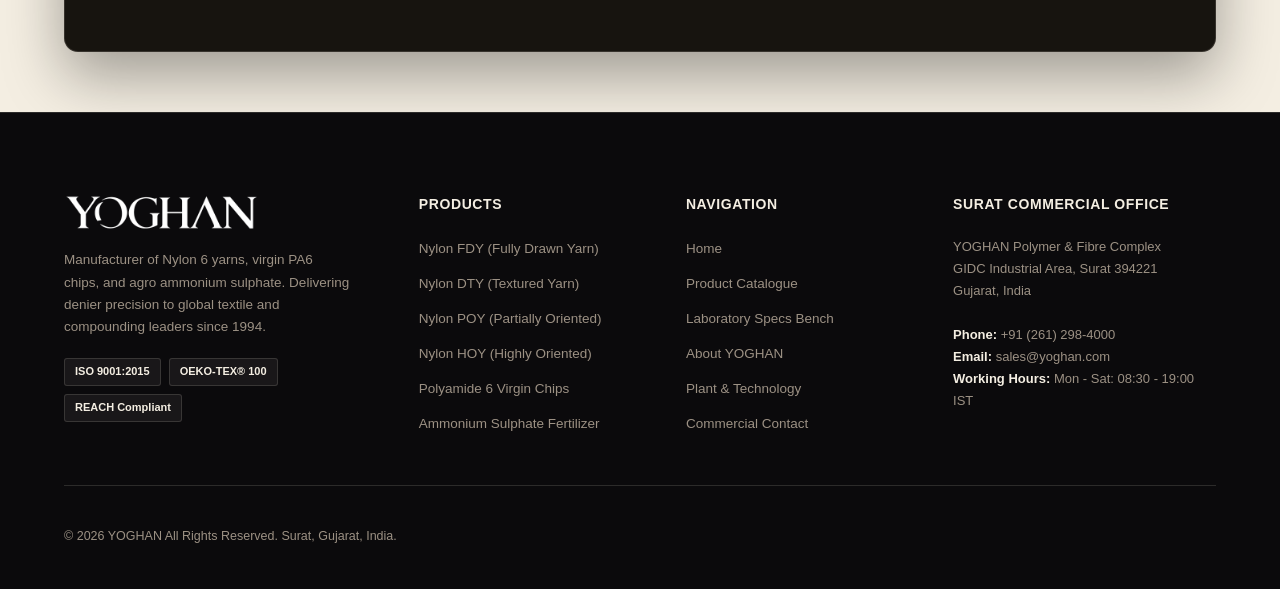
==== commit 039a55d5: "Remove top announcement ticker and position clean sticky header at top of all pages" ====
--- a/index.html
+++ b/index.html
@@ -17,30 +17,6 @@
 </head>
 <body>
 
-  <!-- ==================== TOP ANNOUNCEMENT TICKER ==================== -->
-  <div class="top-bar">
-    <div class="top-bar-inner">
-      <div class="ticker-wrap">
-        <span class="ticker-dot">✦</span>
-        <span class="ticker-text">Surat Facility Expands FDY Line 4: +12,000 MT Annual Capacity</span>
-        <span class="ticker-sep">•</span>
-        <span class="ticker-text">OEKO-TEX® Standard 100 & ISO 9001:2015 Certified Production</span>
-        <span class="ticker-sep">•</span>
-        <span class="ticker-text">Direct Dispatch to Bhiwandi, Tirupur, Ludhiana, Surat & Global Ports</span>
-      </div>
-      <div class="top-bar-contact">
-        <a href="tel:+912612984000" class="top-link">
-          <svg viewBox="0 0 24 24" fill="none" stroke="currentColor" stroke-width="2"><path d="M22 16.92v3a2 2 0 0 1-2.18 2 19.79 19.79 0 0 1-8.63-3.07 19.5 19.5 0 0 1-6-6 19.79 19.79 0 0 1-3.07-8.67A2 2 0 0 1 4.11 2h3a2 2 0 0 1 2 1.72 12.84 12.84 0 0 0 .7 2.81 2 2 0 0 1-.45 2.11L8.09 9.91a16 16 0 0 0 6 6l1.27-1.27a2 2 0 0 1 2.11-.45 12.84 12.84 0 0 0 2.81.7A2 2 0 0 1 22 16.92z"/></svg>
-          +91 (261) 298-4000
-        </a>
-        <span class="top-divider">|</span>
-        <a href="mailto:commercial@yoghan.com" class="top-link">
-          <svg viewBox="0 0 24 24" fill="none" stroke="currentColor" stroke-width="2"><path d="M4 4h16c1.1 0 2 .9 2 2v12c0 1.1-.9 2-2 2H4c-1.1 0-2-.9-2-2V6c0-1.1.9-2 2-2z"/><polyline points="22,6 12,13 2,6"/></svg>
-          commercial@yoghan.com
-        </a>
-      </div>
-    </div>
-  </div>
 
   <!-- ==================== HEADER / NAVIGATION ==================== -->
   <header class="nav" id="mainNavbar">
--- a/style.css
+++ b/style.css
@@ -41,7 +41,7 @@
 
 html {
   scroll-behavior: smooth;
-  scroll-padding-top: 84px;
+  scroll-padding-top: 72px;
   overflow-x: hidden !important;
   max-width: 100vw !important;
   width: 100% !important;
@@ -94,92 +94,18 @@
   width: 100% !important;
 }
 
-/* ==================== TOP ANNOUNCEMENT TICKER ==================== */
+/* ==================== TOP ANNOUNCEMENT TICKER (DISABLED) ==================== */
 .top-bar {
-  background: #060506;
-  color: var(--ash-light);
-  font-size: 12px;
-  border-bottom: 1px solid rgba(244, 238, 226, 0.08);
-  position: relative;
-  z-index: 60;
-  overflow: hidden;
-}
-
-.top-bar-inner {
-  max-width: 1360px;
-  margin: 0 auto;
-  padding: 7px 5vw;
-  display: flex;
-  align-items: center;
-  justify-content: space-between;
-  gap: 20px;
-}
-
-.ticker-wrap {
-  display: flex;
-  align-items: center;
-  gap: 12px;
-  overflow: hidden;
-  white-space: nowrap;
-}
-
-.ticker-dot {
-  color: var(--red);
-  font-size: 12px;
-  line-height: 1;
-  display: inline-flex;
-  align-items: center;
-  justify-content: center;
-  animation: pulseDot 2s infinite ease-in-out;
-}
-
-.ticker-text {
-  font-weight: 500;
-  color: var(--cream);
-  font-size: 12px;
-}
-
-.ticker-sep {
-  color: var(--red);
-  font-size: 10px;
-}
-
-.top-bar-contact {
-  display: flex;
-  align-items: center;
-  gap: 14px;
-  flex-shrink: 0;
-  font-size: 12px;
-}
-
-.top-link {
-  display: inline-flex;
-  align-items: center;
-  gap: 6px;
-  color: var(--ash);
-  transition: color 0.2s ease;
-}
-
-.top-link svg {
-  width: 13px;
-  height: 13px;
-  color: var(--red);
-}
-
-.top-link:hover {
-  color: var(--cream);
-}
-
-.top-divider {
-  color: rgba(244, 238, 226, 0.2);
+  display: none !important;
 }
 
 /* ==================== NAVIGATION BAR ==================== */
 .nav {
   position: sticky;
   top: 0;
-  z-index: 50;
-  background: rgba(11, 10, 12, 0.94);
+  z-index: 100;
+  width: 100%;
+  background: rgba(11, 10, 12, 0.96);
   backdrop-filter: blur(14px);
   -webkit-backdrop-filter: blur(14px);
   border-bottom: 1px solid var(--panel-line);
@@ -2593,30 +2519,15 @@
 
 @media (max-width: 768px) {
   .nav-inner {
-    padding: 12px 4vw;
+    padding: 14px 5vw;
   }
   .nav-cta {
     display: none;
   }
-  .top-bar-contact {
+  .btn-estimator-nav {
     display: none;
   }
-  .top-bar-inner {
-    padding: 6px 4vw;
-    justify-content: flex-start;
-  }
-  .ticker-wrap {
-    width: 100%;
-    overflow-x: auto;
-    scrollbar-width: none;
-    -webkit-overflow-scrolling: touch;
-  }
-  .ticker-wrap::-webkit-scrollbar {
-    display: none;
-  }
-  .ticker-text {
-    font-size: 11px;
-  }
+
   .hero {
     padding: 44px 4vw 0;
     min-height: auto;
@@ -3037,6 +2948,7 @@
   width: 100%;
   height: 100%;
   object-fit: cover;
+  object-position: center top;
   display: block;
   transition: transform 0.6s var(--ease-spring);
 }
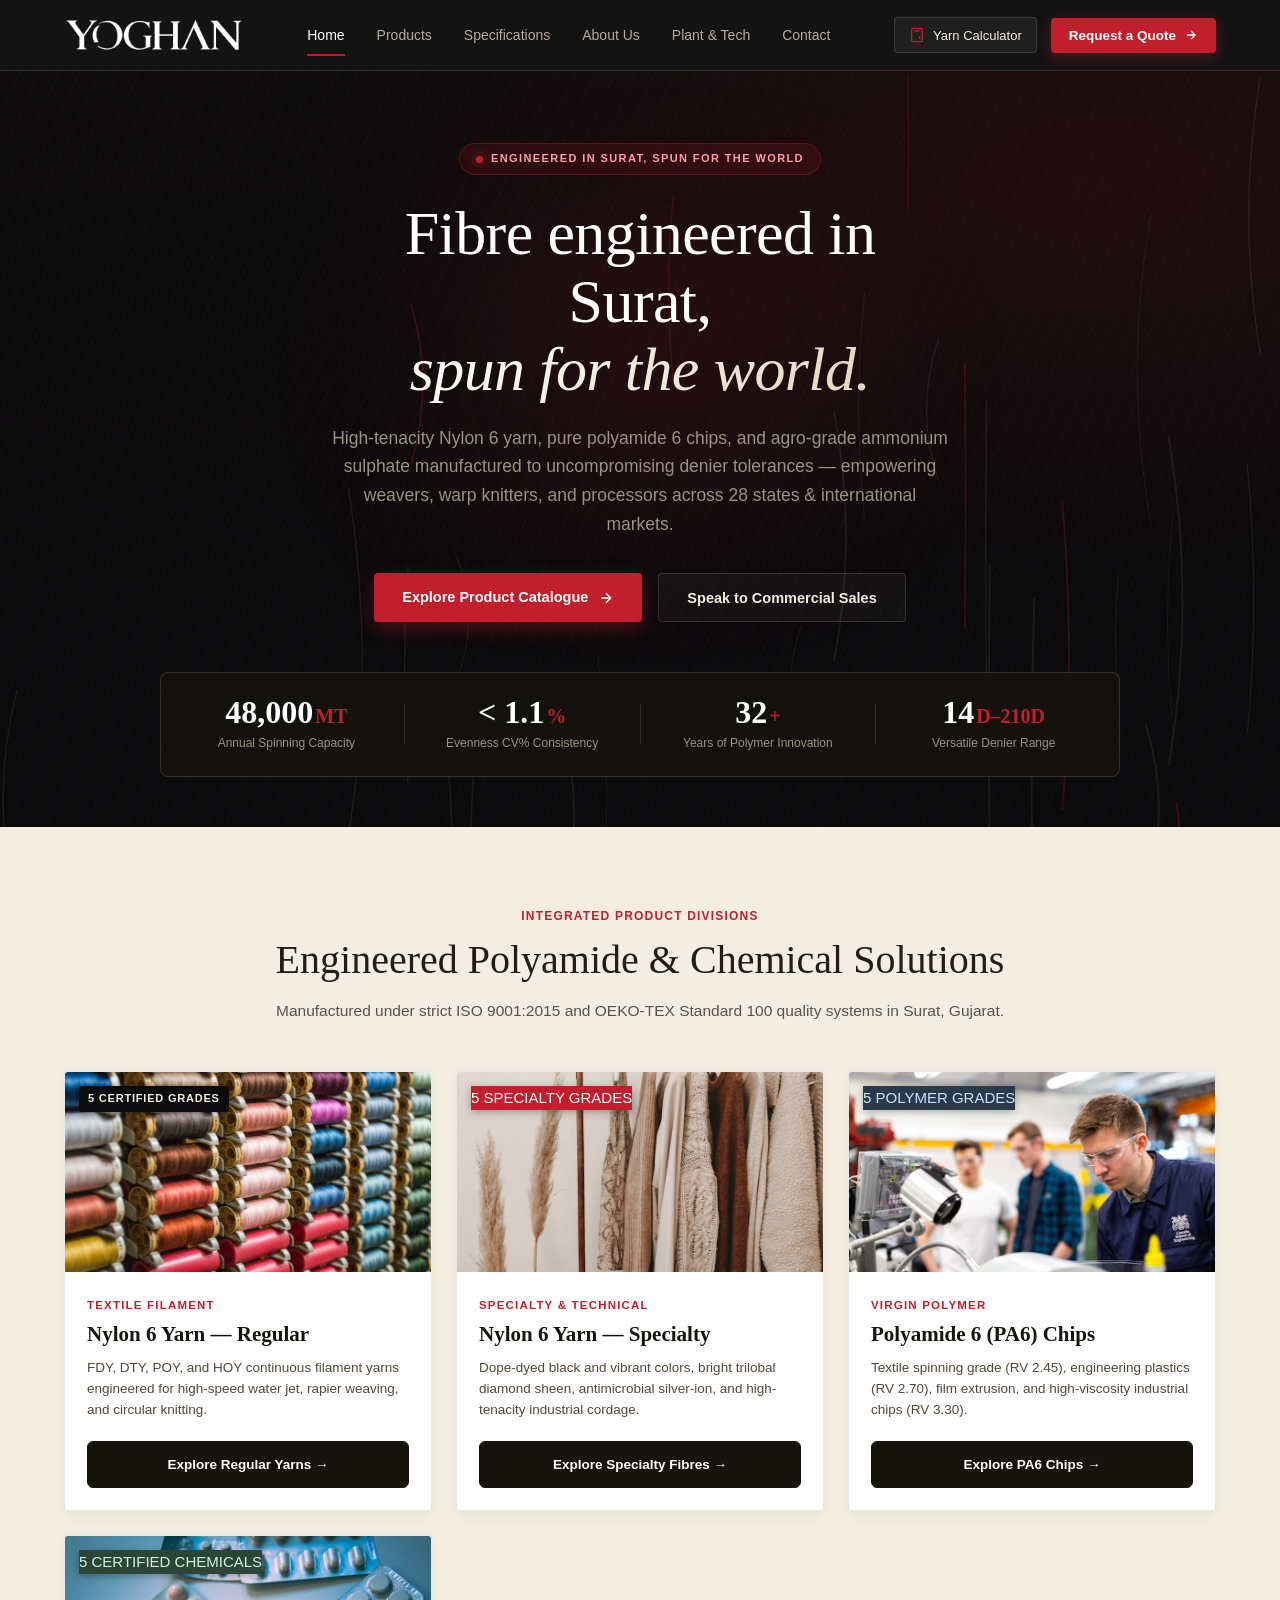
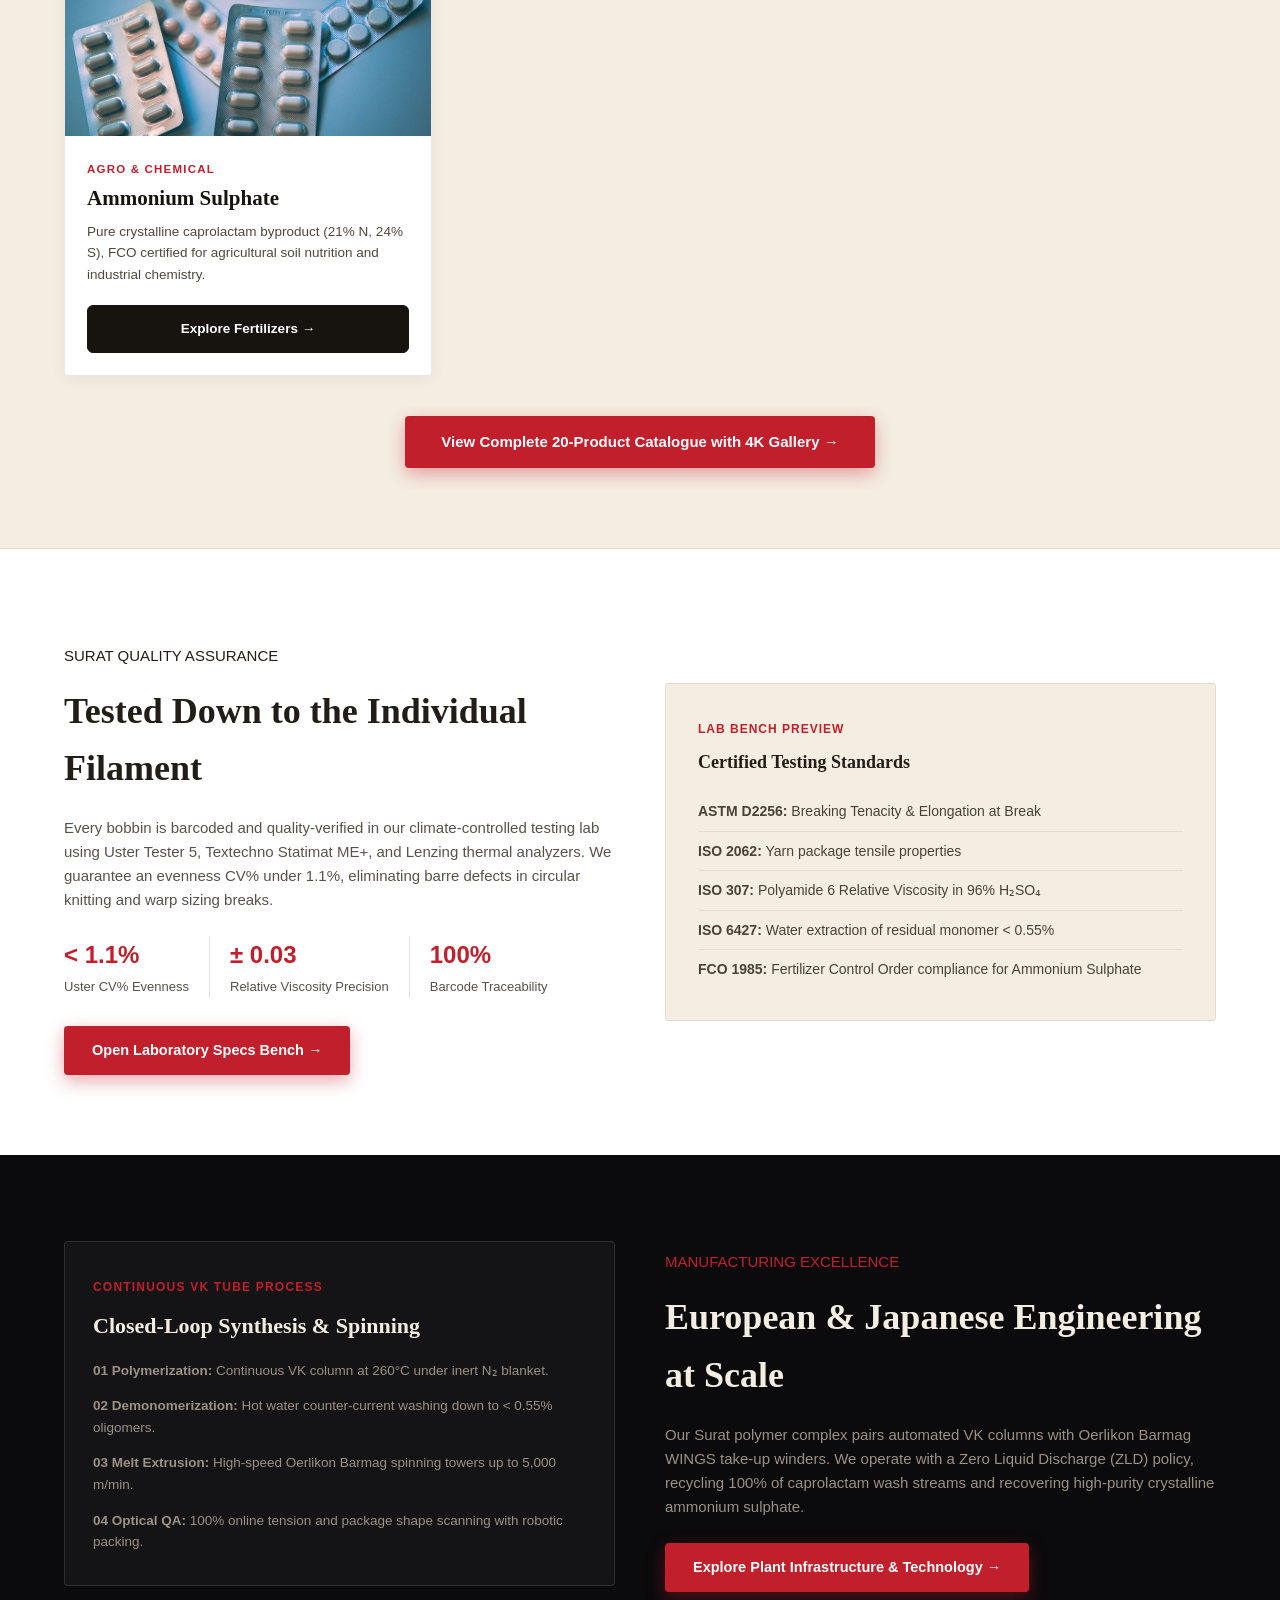
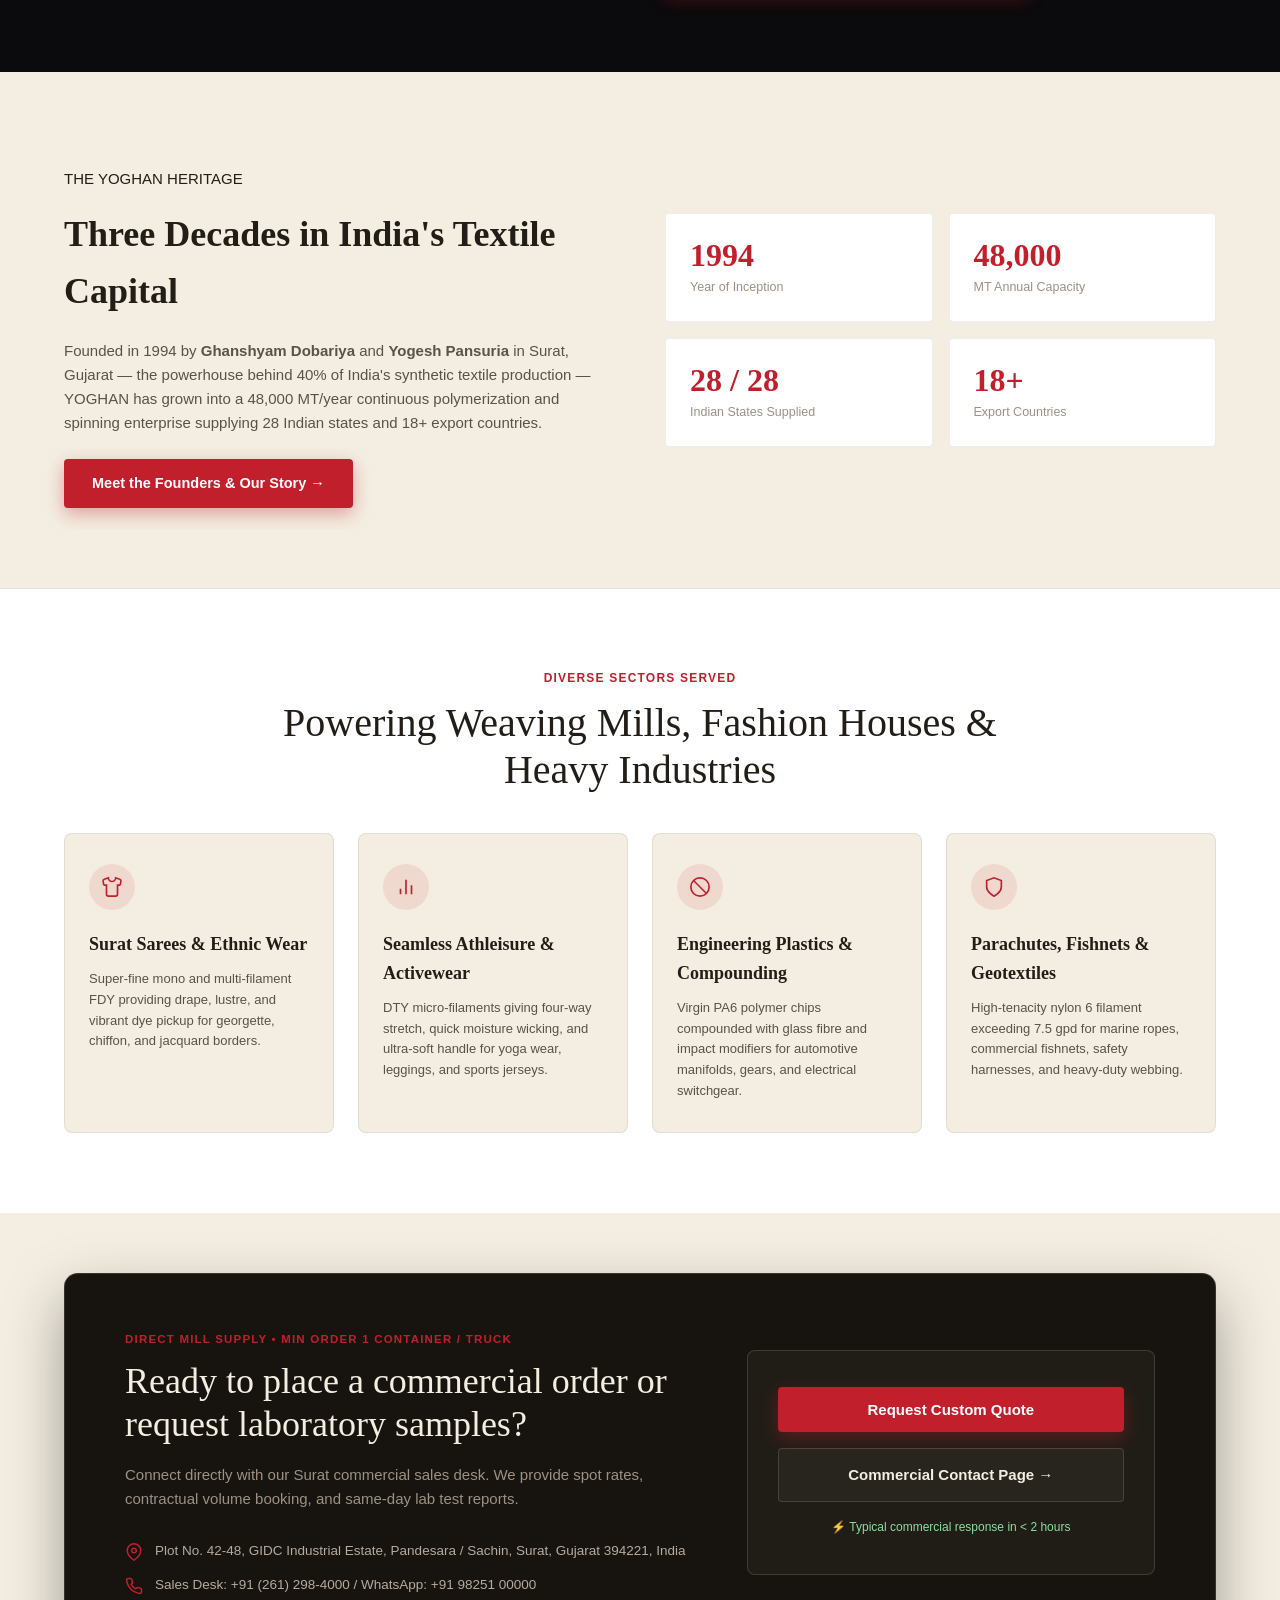
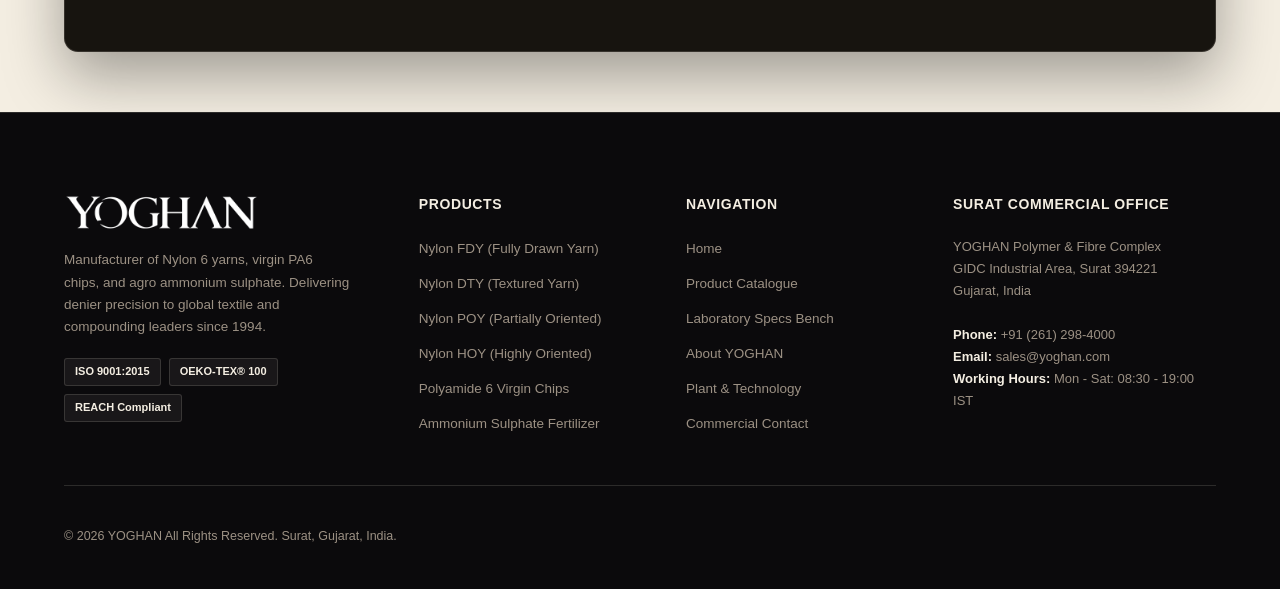
==== commit ac4d1c9b: "Enable clean extensionless URLs across all pages and add 404 fallback routing" ====
--- a/index.html
+++ b/index.html
@@ -14,6 +14,10 @@
   <link rel="preconnect" href="https://fonts.gstatic.com" crossorigin>
   <link href="https://fonts.googleapis.com/css2?family=Fraunces:ital,opsz,wght@0,9..144,300;0,9..144,400;0,9..144,500;0,9..144,600;0,9..144,700;1,9..144,400&family=Inter:wght@300;400;500;600;700&display=swap" rel="stylesheet">
   <link rel="stylesheet" href="style.css">
+  <script>
+    // Clean .html extension and /index.html from URL bar immediately without reload
+    (function(){try{var p=window.location.pathname;if(p.endsWith('/index.html')){var c=p.replace(/\/index\.html$/,'/')+window.location.search+window.location.hash;window.history.replaceState(null,'',c)}else if(p.endsWith('.html')){var c=p.replace(/\.html$/,'')+window.location.search+window.location.hash;window.history.replaceState(null,'',c)}}catch(e){}})();
+  </script>
 </head>
 <body>
 
@@ -21,7 +25,7 @@
   <!-- ==================== HEADER / NAVIGATION ==================== -->
   <header class="nav" id="mainNavbar">
     <div class="nav-inner">
-      <a class="brand" href="index.html" aria-label="YOGHAN Home">
+      <a class="brand" href="./" aria-label="YOGHAN Home">
         <img src="assets/logo-white.png" alt="YOGHAN" class="brand-logo-img">
       </a>
 
@@ -29,22 +33,22 @@
       <nav class="nav-menu-wrapper" id="navLinks" aria-label="Main Navigation">
         <ul class="nav-links">
           <li class="nav-item">
-            <a href="index.html" class="nav-link active">Home</a>
+            <a href="./" class="nav-link active">Home</a>
           </li>
           <li class="nav-item">
-            <a href="products.html" class="nav-link">Products</a>
+            <a href="products" class="nav-link">Products</a>
           </li>
           <li class="nav-item">
-            <a href="specifications.html" class="nav-link">Specifications</a>
+            <a href="specifications" class="nav-link">Specifications</a>
           </li>
           <li class="nav-item">
-            <a href="about.html" class="nav-link">About Us</a>
+            <a href="about" class="nav-link">About Us</a>
           </li>
           <li class="nav-item">
-            <a href="manufacturing.html" class="nav-link">Plant & Tech</a>
+            <a href="manufacturing" class="nav-link">Plant & Tech</a>
           </li>
           <li class="nav-item">
-            <a href="contact.html" class="nav-link">Contact</a>
+            <a href="contact" class="nav-link">Contact</a>
           </li>
         </ul>
       </nav>
@@ -72,7 +76,7 @@
   <!-- ==================== FULL-SCREEN MOBILE NAVIGATION DRAWER ==================== -->
   <aside class="mobile-drawer" id="mobileDrawer" aria-label="Mobile Navigation" aria-hidden="true">
     <div class="mobile-drawer-header">
-      <a class="brand" href="index.html" onclick="closeMobileNav()">
+      <a class="brand" href="./" onclick="closeMobileNav()">
         <img src="assets/logo-white.png" alt="YOGHAN" class="brand-logo-img">
       </a>
       <button class="mobile-drawer-close" id="mobileDrawerClose" aria-label="Close navigation menu" onclick="closeMobileNav()">
@@ -82,12 +86,12 @@
 
     <div class="mobile-drawer-body">
       <ul class="mobile-nav-list">
-        <li><a href="index.html" class="mobile-link active" onclick="closeMobileNav()" style="color:var(--red);">Home <span class="arr">→</span></a></li>
-        <li><a href="products.html" class="mobile-link" onclick="closeMobileNav()">All Products Catalogue <span class="arr">→</span></a></li>
-        <li><a href="specifications.html" class="mobile-link" onclick="closeMobileNav()">Technical Lab Specs <span class="arr">→</span></a></li>
-        <li><a href="about.html" class="mobile-link" onclick="closeMobileNav()">About YOGHAN <span class="arr">→</span></a></li>
-        <li><a href="manufacturing.html" class="mobile-link" onclick="closeMobileNav()">Surat Plant & Tech <span class="arr">→</span></a></li>
-        <li><a href="contact.html" class="mobile-link" onclick="closeMobileNav()">Commercial Contact <span class="arr">→</span></a></li>
+        <li><a href="./" class="mobile-link active" onclick="closeMobileNav()" style="color:var(--red);">Home <span class="arr">→</span></a></li>
+        <li><a href="products" class="mobile-link" onclick="closeMobileNav()">All Products Catalogue <span class="arr">→</span></a></li>
+        <li><a href="specifications" class="mobile-link" onclick="closeMobileNav()">Technical Lab Specs <span class="arr">→</span></a></li>
+        <li><a href="about" class="mobile-link" onclick="closeMobileNav()">About YOGHAN <span class="arr">→</span></a></li>
+        <li><a href="manufacturing" class="mobile-link" onclick="closeMobileNav()">Surat Plant & Tech <span class="arr">→</span></a></li>
+        <li><a href="contact" class="mobile-link" onclick="closeMobileNav()">Commercial Contact <span class="arr">→</span></a></li>
       </ul>
 
       <div class="mobile-drawer-actions">
@@ -123,7 +127,7 @@
       </p>
 
       <div class="hero-actions">
-        <a href="products.html" class="btn-primary hero-btn" style="text-decoration:none;">
+        <a href="products" class="btn-primary hero-btn" style="text-decoration:none;">
           <span>Explore Product Catalogue</span>
           <svg viewBox="0 0 24 24" fill="none" stroke="currentColor" stroke-width="2.2"><path d="M5 12h14M12 5l7 7-7 7"/></svg>
         </a>
@@ -182,7 +186,7 @@
                 FDY, DTY, POY, and HOY continuous filament yarns engineered for high-speed water jet, rapier weaving, and circular knitting.
               </p>
             </div>
-            <a href="products.html?cat=nylon-reg" class="btn-division-card">Explore Regular Yarns →</a>
+            <a href="products?cat=nylon-reg" class="btn-division-card">Explore Regular Yarns →</a>
           </div>
         </article>
 
@@ -200,7 +204,7 @@
                 Dope-dyed black and vibrant colors, bright trilobal diamond sheen, antimicrobial silver-ion, and high-tenacity industrial cordage.
               </p>
             </div>
-            <a href="products.html?cat=nylon-feat" class="btn-division-card">Explore Specialty Fibres →</a>
+            <a href="products?cat=nylon-feat" class="btn-division-card">Explore Specialty Fibres →</a>
           </div>
         </article>
 
@@ -218,7 +222,7 @@
                 Textile spinning grade (RV 2.45), engineering plastics (RV 2.70), film extrusion, and high-viscosity industrial chips (RV 3.30).
               </p>
             </div>
-            <a href="products.html?cat=chips" class="btn-division-card">Explore PA6 Chips →</a>
+            <a href="products?cat=chips" class="btn-division-card">Explore PA6 Chips →</a>
           </div>
         </article>
 
@@ -236,7 +240,7 @@
                 Pure crystalline caprolactam byproduct (21% N, 24% S), FCO certified for agricultural soil nutrition and industrial chemistry.
               </p>
             </div>
-            <a href="products.html?cat=fertilizer" class="btn-division-card">Explore Fertilizers →</a>
+            <a href="products?cat=fertilizer" class="btn-division-card">Explore Fertilizers →</a>
           </div>
         </article>
 
@@ -244,7 +248,7 @@
 
       <!-- View All 20 Products Banner -->
       <div style="margin-top: 40px; text-align: center;">
-        <a href="products.html" class="btn-primary" style="text-decoration:none; padding: 14px 36px; font-size: 15px;">
+        <a href="products" class="btn-primary" style="text-decoration:none; padding: 14px 36px; font-size: 15px;">
           View Complete 20-Product Catalogue with 4K Gallery →
         </a>
       </div>
@@ -277,7 +281,7 @@
               <span style="font-size: 13px; color: var(--ink-muted);">Barcode Traceability</span>
             </div>
           </div>
-          <a href="specifications.html" class="btn-primary" style="text-decoration:none;">Open Laboratory Specs Bench →</a>
+          <a href="specifications" class="btn-primary" style="text-decoration:none;">Open Laboratory Specs Bench →</a>
         </div>
         <div style="background: var(--cream); border: 1px solid rgba(34,29,23,0.08); border-radius: var(--radius-sm); padding: 32px;">
           <span style="font-size: 12px; font-weight: 700; color: var(--red); letter-spacing: 1px;">LAB BENCH PREVIEW</span>
@@ -314,7 +318,7 @@
           <p style="font-size: 15px; color: var(--ash); line-height: 1.6; margin-bottom: 24px;">
             Our Surat polymer complex pairs automated VK columns with Oerlikon Barmag WINGS take-up winders. We operate with a Zero Liquid Discharge (ZLD) policy, recycling 100% of caprolactam wash streams and recovering high-purity crystalline ammonium sulphate.
           </p>
-          <a href="manufacturing.html" class="btn-primary" style="text-decoration:none;">Explore Plant Infrastructure & Technology →</a>
+          <a href="manufacturing" class="btn-primary" style="text-decoration:none;">Explore Plant Infrastructure & Technology →</a>
         </div>
       </div>
     </div>
@@ -330,7 +334,7 @@
           <p style="font-size: 15px; color: var(--ink-muted); line-height: 1.6; margin-bottom: 24px;">
             Founded in 1994 by <strong>Ghanshyam Dobariya</strong> and <strong>Yogesh Pansuria</strong> in Surat, Gujarat — the powerhouse behind 40% of India's synthetic textile production — YOGHAN has grown into a 48,000 MT/year continuous polymerization and spinning enterprise supplying 28 Indian states and 18+ export countries.
           </p>
-          <a href="about.html" class="btn-primary" style="text-decoration:none;">Meet the Founders & Our Story →</a>
+          <a href="about" class="btn-primary" style="text-decoration:none;">Meet the Founders & Our Story →</a>
         </div>
         <div class="teaser-stat-grid">
           <div class="stat-card" style="background:#fff; padding:24px; border-radius:var(--radius-sm); border:1px solid rgba(34,29,23,0.08);">
@@ -421,7 +425,7 @@
 
         <div class="contact-card-actions">
           <button class="btn-primary quote-btn-lg" onclick="openQuoteModal()">Request Custom Quote</button>
-          <a href="contact.html" class="btn-ghost quote-btn-lg" style="text-decoration:none; text-align:center;">Commercial Contact Page →</a>
+          <a href="contact" class="btn-ghost quote-btn-lg" style="text-decoration:none; text-align:center;">Commercial Contact Page →</a>
           <span class="turnaround-note">⚡ Typical commercial response in &lt; 2 hours</span>
         </div>
       </div>
@@ -432,7 +436,7 @@
   <footer class="footer">
     <div class="footer-inner">
       <div class="footer-col brand-col">
-        <a class="brand" href="index.html" aria-label="YOGHAN Home">
+        <a class="brand" href="./" aria-label="YOGHAN Home">
           <img src="assets/logo-white.png" alt="YOGHAN" class="brand-logo-img footer-logo-img">
         </a>
         <p class="footer-brand-desc">
@@ -448,24 +452,24 @@
       <div class="footer-col">
         <h4>Products</h4>
         <ul class="footer-link-list">
-          <li><a href="products.html">Nylon FDY (Fully Drawn Yarn)</a></li>
-          <li><a href="products.html">Nylon DTY (Textured Yarn)</a></li>
-          <li><a href="products.html">Nylon POY (Partially Oriented)</a></li>
-          <li><a href="products.html">Nylon HOY (Highly Oriented)</a></li>
-          <li><a href="products.html">Polyamide 6 Virgin Chips</a></li>
-          <li><a href="products.html">Ammonium Sulphate Fertilizer</a></li>
+          <li><a href="products">Nylon FDY (Fully Drawn Yarn)</a></li>
+          <li><a href="products">Nylon DTY (Textured Yarn)</a></li>
+          <li><a href="products">Nylon POY (Partially Oriented)</a></li>
+          <li><a href="products">Nylon HOY (Highly Oriented)</a></li>
+          <li><a href="products">Polyamide 6 Virgin Chips</a></li>
+          <li><a href="products">Ammonium Sulphate Fertilizer</a></li>
         </ul>
       </div>
 
       <div class="footer-col">
         <h4>Navigation</h4>
         <ul class="footer-link-list">
-          <li><a href="index.html">Home</a></li>
-          <li><a href="products.html">Product Catalogue</a></li>
-          <li><a href="specifications.html">Laboratory Specs Bench</a></li>
-          <li><a href="about.html">About YOGHAN</a></li>
-          <li><a href="manufacturing.html">Plant & Technology</a></li>
-          <li><a href="contact.html">Commercial Contact</a></li>
+          <li><a href="./">Home</a></li>
+          <li><a href="products">Product Catalogue</a></li>
+          <li><a href="specifications">Laboratory Specs Bench</a></li>
+          <li><a href="about">About YOGHAN</a></li>
+          <li><a href="manufacturing">Plant & Technology</a></li>
+          <li><a href="contact">Commercial Contact</a></li>
         </ul>
       </div>
 
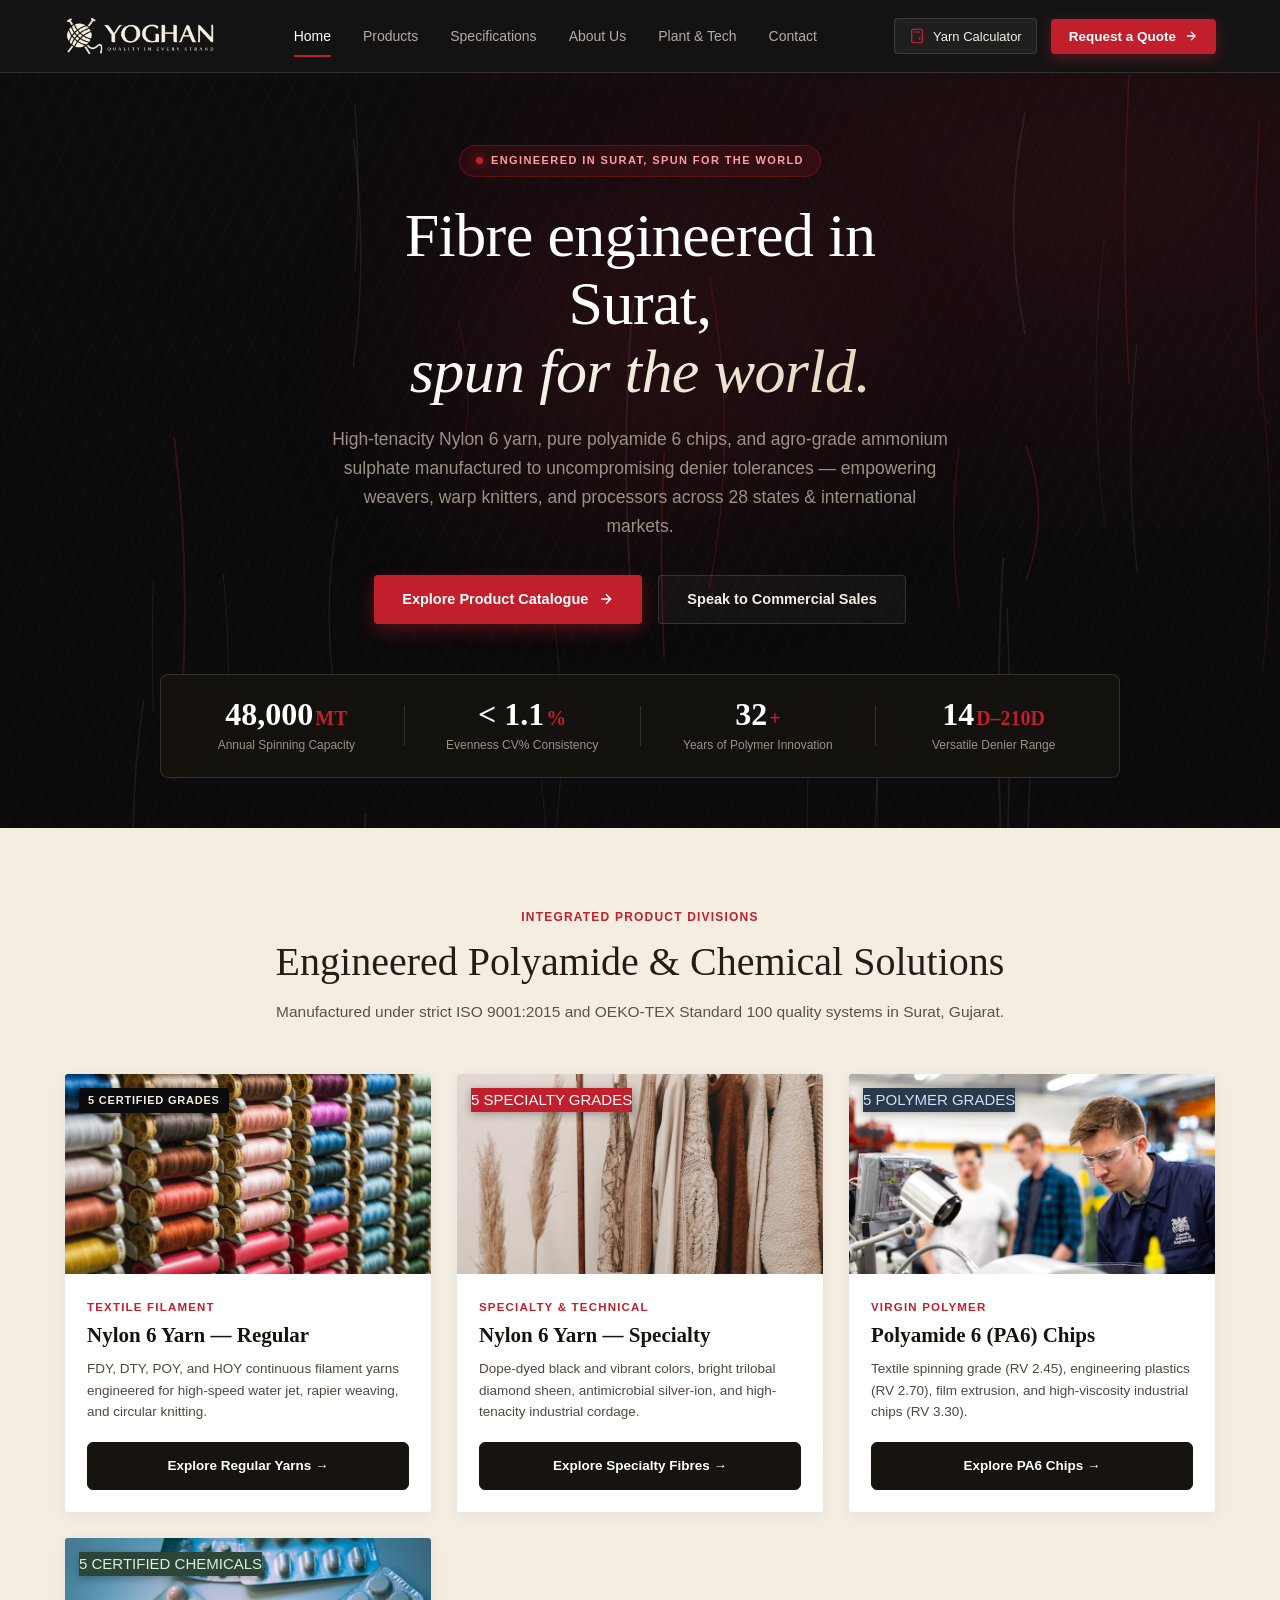
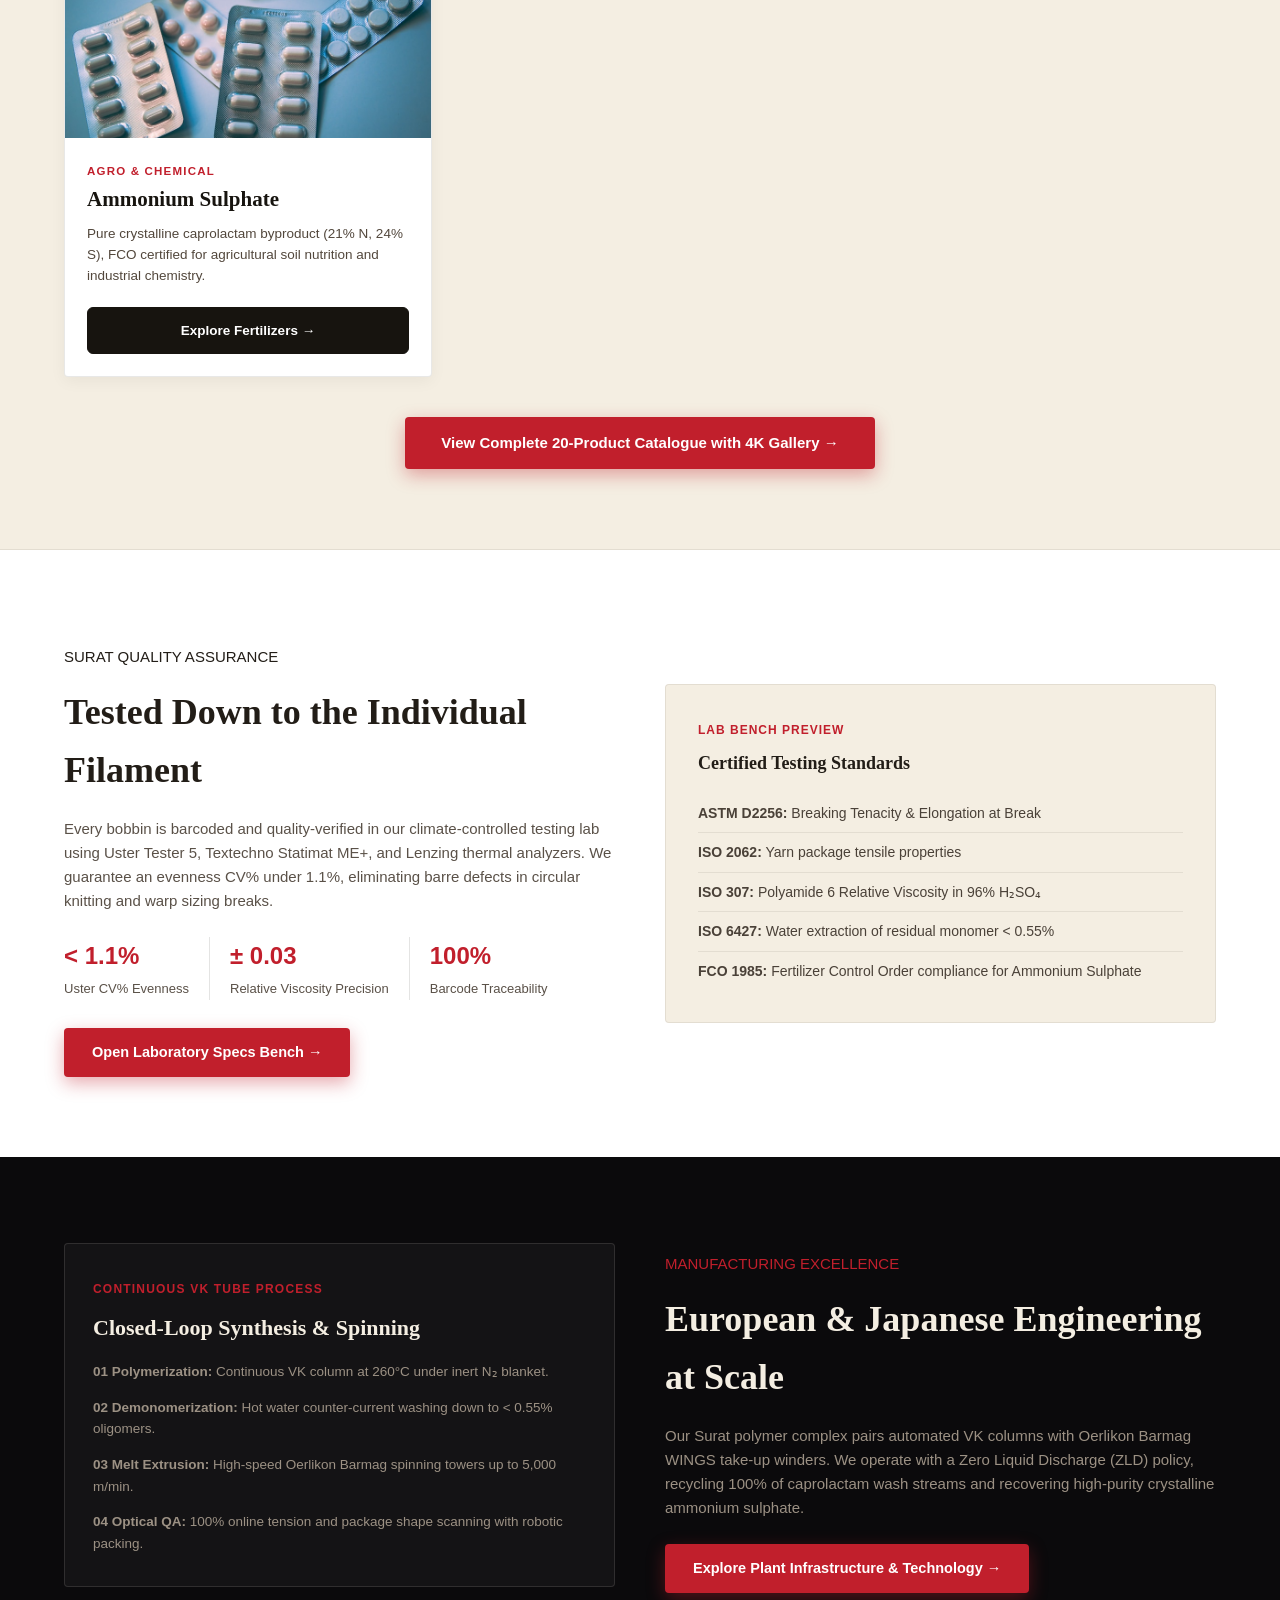
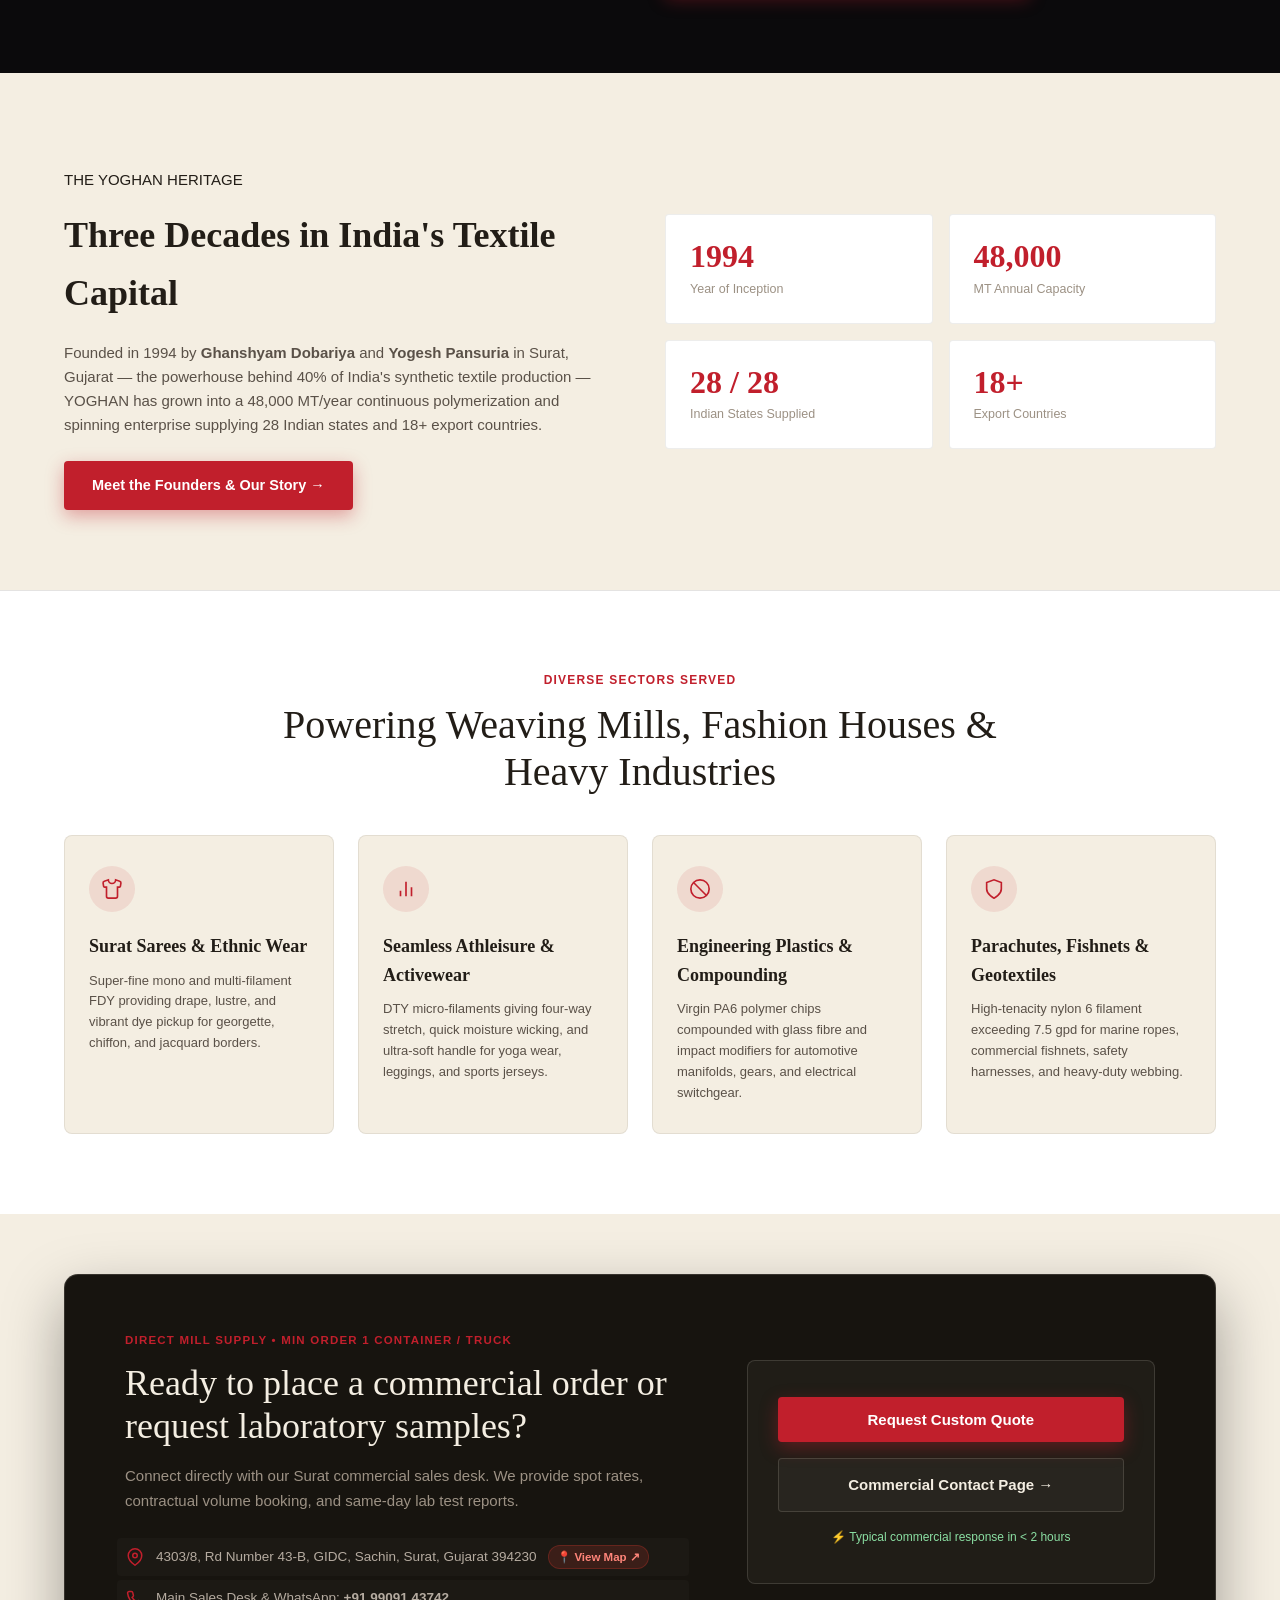
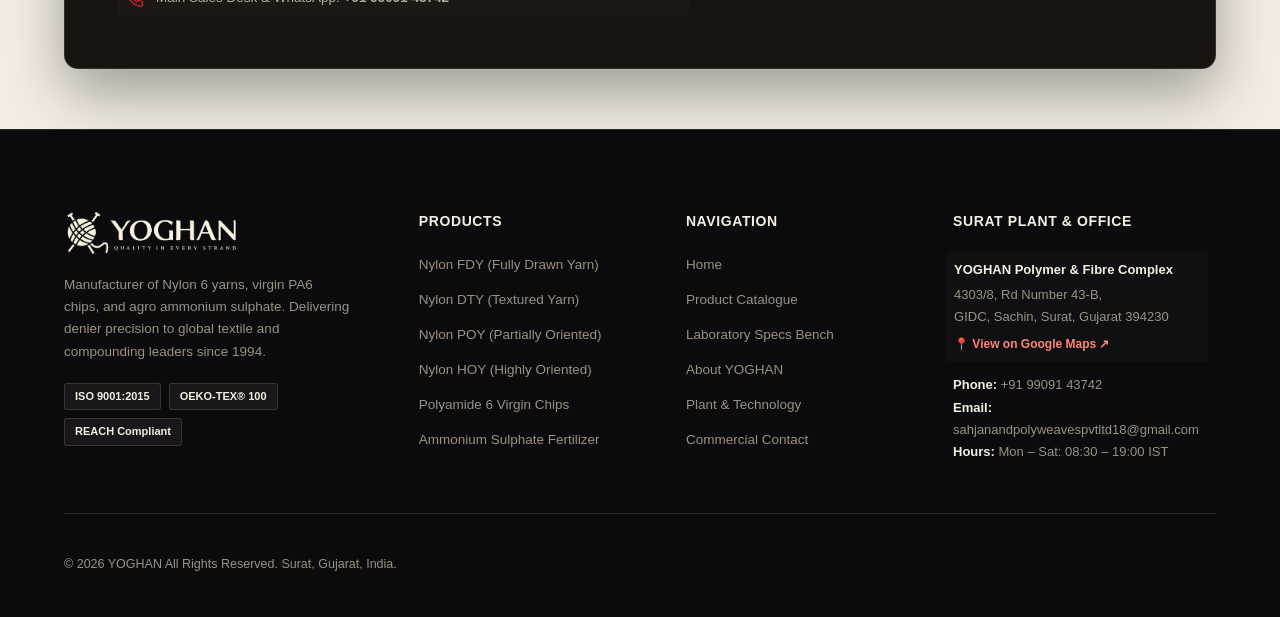
==== commit aaab0c37: "Update company address with Google Maps integration, set YOGHAN name favicon, and update primary ema" ====
--- a/index.html
+++ b/index.html
@@ -9,7 +9,10 @@
   <meta http-equiv="X-Content-Type-Options" content="nosniff">
   <meta name="referrer" content="strict-origin-when-cross-origin">
   <meta http-equiv="Content-Security-Policy" content="default-src 'self' https: data: 'unsafe-inline' 'unsafe-eval'; img-src 'self' https: data: blob:; font-src 'self' https://fonts.gstatic.com data:; style-src 'self' 'unsafe-inline' https://fonts.googleapis.com;">
+  <link rel="icon" type="image/svg+xml" href="assets/favicon.svg">
+  <link rel="icon" type="image/png" sizes="32x32" href="assets/favicon-32x32.png">
   <link rel="icon" type="image/png" href="assets/favicon.png">
+  <link rel="apple-touch-icon" href="assets/apple-touch-icon.png">
   <link rel="preconnect" href="https://fonts.googleapis.com">
   <link rel="preconnect" href="https://fonts.gstatic.com" crossorigin>
   <link href="https://fonts.googleapis.com/css2?family=Fraunces:ital,opsz,wght@0,9..144,300;0,9..144,400;0,9..144,500;0,9..144,600;0,9..144,700;1,9..144,400&family=Inter:wght@300;400;500;600;700&display=swap" rel="stylesheet">
@@ -100,9 +103,9 @@
       </div>
 
       <div class="mobile-drawer-contact">
-        <p>Direct Surat Sales Desk: <strong>+91 (261) 298-4000</strong></p>
-        <p>Email: <strong>sales@yoghan.com</strong></p>
-        <p>Dispatches: GIDC Industrial Estate, Surat, Gujarat</p>
+        <p>Direct Surat Sales Desk: <strong><a href="tel:+919909143742" style="color: inherit; text-decoration: none;">+91 99091 43742</a></strong></p>
+        <p>Email: <strong><a href="mailto:sahjanandpolyweavespvtltd18@gmail.com" style="color: inherit; text-decoration: none;">sahjanandpolyweavespvtltd18@gmail.com</a></strong></p>
+        <p>Dispatches: <a href="https://maps.google.com/?q=4303%2F8%2C+Rd+Number+43-B%2C+GIDC%2C+Sachin%2C+Surat%2C+Gujarat+394230" target="_blank" rel="noopener noreferrer" style="color: inherit; text-decoration: underline;">4303/8, Rd Number 43-B, GIDC, Sachin, Surat ↗</a></p>
       </div>
     </div>
   </aside>
@@ -412,14 +415,14 @@
           <p>Connect directly with our Surat commercial sales desk. We provide spot rates, contractual volume booking, and same-day lab test reports.</p>
           
           <div class="strip-contact-points">
-            <div class="point-item">
+            <a href="https://maps.google.com/?q=4303%2F8%2C+Rd+Number+43-B%2C+GIDC%2C+Sachin%2C+Surat%2C+Gujarat+394230" target="_blank" rel="noopener noreferrer" class="point-item point-link" title="Open 4303/8, Rd Number 43-B, GIDC, Sachin in Google Maps">
               <svg viewBox="0 0 24 24" fill="none" stroke="currentColor" stroke-width="2"><path d="M21 10c0 7-9 13-9 13s-9-6-9-13a9 9 0 0 1 18 0z"/><circle cx="12" cy="10" r="3"/></svg>
-              <span>Plot No. 42-48, GIDC Industrial Estate, Pandesara / Sachin, Surat, Gujarat 394221, India</span>
-            </div>
-            <div class="point-item">
+              <span>4303/8, Rd Number 43-B, GIDC, Sachin, Surat, Gujarat 394230 <span class="map-action-pill">📍 View Map ↗</span></span>
+            </a>
+            <a href="tel:+919909143742" class="point-item point-link" title="Call Main Commercial Desk">
               <svg viewBox="0 0 24 24" fill="none" stroke="currentColor" stroke-width="2"><path d="M22 16.92v3a2 2 0 0 1-2.18 2 19.79 19.79 0 0 1-8.63-3.07 19.5 19.5 0 0 1-6-6 19.79 19.79 0 0 1-3.07-8.67A2 2 0 0 1 4.11 2h3a2 2 0 0 1 2 1.72 12.84 12.84 0 0 0 .7 2.81 2 2 0 0 1-.45 2.11L8.09 9.91a16 16 0 0 0 6 6l1.27-1.27a2 2 0 0 1 2.11-.45 12.84 12.84 0 0 0 2.81.7A2 2 0 0 1 22 16.92z"/></svg>
-              <span>Sales Desk: +91 (261) 298-4000 / WhatsApp: +91 98251 00000</span>
-            </div>
+              <span>Main Sales Desk &amp; WhatsApp: <strong>+91 99091 43742</strong></span>
+            </a>
           </div>
         </div>
 
@@ -474,14 +477,19 @@
       </div>
 
       <div class="footer-col">
-        <h4>Surat Commercial Office</h4>
+        <h4>Surat Plant & Office</h4>
         <address class="footer-address">
-          YOGHAN Polymer & Fibre Complex<br>
-          GIDC Industrial Area, Surat 394221<br>
-          Gujarat, India<br><br>
-          <strong>Phone:</strong> +91 (261) 298-4000<br>
-          <strong>Email:</strong> sales@yoghan.com<br>
-          <strong>Working Hours:</strong> Mon - Sat: 08:30 - 19:00 IST
+          <a href="https://maps.google.com/?q=4303%2F8%2C+Rd+Number+43-B%2C+GIDC%2C+Sachin%2C+Surat%2C+Gujarat+394230" target="_blank" rel="noopener noreferrer" class="footer-map-link" title="Open Google Maps Location">
+            <span class="footer-company-name">YOGHAN Polymer &amp; Fibre Complex</span><br>
+            4303/8, Rd Number 43-B,<br>
+            GIDC, Sachin, Surat, Gujarat 394230<br>
+            <span class="footer-map-action">📍 View on Google Maps ↗</span>
+          </a>
+          <div class="footer-contact-details">
+            <strong>Phone:</strong> <a href="tel:+919909143742" class="footer-inline-link">+91 99091 43742</a><br>
+            <strong>Email:</strong> <a href="mailto:sahjanandpolyweavespvtltd18@gmail.com" class="footer-inline-link">sahjanandpolyweavespvtltd18@gmail.com</a><br>
+            <strong>Hours:</strong> Mon – Sat: 08:30 – 19:00 IST
+          </div>
         </address>
       </div>
     </div>
--- a/style.css
+++ b/style.css
@@ -137,9 +137,9 @@
 }
 
 .brand-logo-img {
-  height: 34px;
+  height: 40px;
   width: auto;
-  max-width: 180px;
+  max-width: 210px;
   object-fit: contain;
   display: block;
   transition: transform 0.25s var(--ease-spring), filter 0.25s ease;
@@ -150,8 +150,8 @@
 }
 
 .footer-logo-img {
-  height: 38px;
-  max-width: 195px;
+  height: 46px;
+  max-width: 240px;
 }
 
 .brand-logo-wrap {
@@ -2035,6 +2035,215 @@
   color: var(--cream);
 }
 
+.footer-map-link {
+  display: block;
+  color: var(--ash);
+  text-decoration: none;
+  margin-bottom: 12px;
+  padding: 6px 8px;
+  margin-left: -8px;
+  border-radius: var(--radius-sm);
+  transition: all 0.2s ease;
+  background: rgba(255, 255, 255, 0.02);
+  border: 1px solid transparent;
+}
+
+.footer-map-link:hover {
+  color: #fff;
+  background: rgba(255, 255, 255, 0.06);
+  border-color: rgba(255, 255, 255, 0.1);
+}
+
+.footer-company-name {
+  color: var(--cream);
+  font-weight: 600;
+  display: inline-block;
+  margin-bottom: 3px;
+}
+
+.footer-map-action {
+  display: inline-flex;
+  align-items: center;
+  gap: 4px;
+  color: #ff857a;
+  font-size: 12px;
+  font-weight: 600;
+  margin-top: 6px;
+  transition: transform 0.2s ease, color 0.2s ease;
+}
+
+.footer-map-link:hover .footer-map-action {
+  color: #ffb4ac;
+  transform: translateX(3px);
+  text-decoration: underline;
+}
+
+.footer-contact-details {
+  margin-top: 10px;
+  font-size: 13px;
+  line-height: 1.7;
+}
+
+.footer-inline-link {
+  color: var(--ash);
+  text-decoration: none;
+  transition: color 0.2s ease;
+}
+
+.footer-inline-link:hover {
+  color: #fff;
+  text-decoration: underline;
+}
+
+/* Contact Strip Map Link */
+.point-item.point-link {
+  text-decoration: none;
+  cursor: pointer;
+  border-radius: var(--radius-sm);
+  padding: 6px 8px;
+  margin: -4px -8px;
+  transition: all 0.2s ease;
+  background: rgba(255, 255, 255, 0.02);
+  border: 1px solid transparent;
+}
+
+.point-item.point-link:hover {
+  background: rgba(255, 255, 255, 0.07);
+  border-color: rgba(255, 255, 255, 0.12);
+  color: #fff;
+}
+
+.point-item.point-link:hover span {
+  color: #fff;
+}
+
+.map-action-pill {
+  display: inline-flex;
+  align-items: center;
+  gap: 4px;
+  background: rgba(184, 51, 42, 0.2);
+  color: #ff857a;
+  font-size: 11.5px;
+  font-weight: 600;
+  padding: 2px 8px;
+  border-radius: 12px;
+  margin-left: 8px;
+  border: 1px solid rgba(184, 51, 42, 0.35);
+  transition: all 0.2s ease;
+  vertical-align: middle;
+  white-space: nowrap;
+}
+
+.point-item.point-link:hover .map-action-pill {
+  background: var(--red);
+  color: #fff;
+  border-color: var(--red);
+}
+
+/* Contact Page Map Direct Link */
+.contact-map-direct-link {
+  display: block;
+  text-decoration: none;
+  color: inherit;
+  padding: 8px 12px;
+  margin-top: 4px;
+  border-radius: var(--radius-sm);
+  background: rgba(255, 255, 255, 0.04);
+  border: 1px solid rgba(255, 255, 255, 0.1);
+  transition: all 0.2s ease;
+}
+
+.contact-map-direct-link:hover {
+  background: rgba(255, 255, 255, 0.08);
+  border-color: rgba(184, 51, 42, 0.5);
+  transform: translateY(-1px);
+}
+
+.click-map-badge {
+  display: inline-flex;
+  align-items: center;
+  gap: 5px;
+  color: #ff857a;
+  font-size: 12px;
+  font-weight: 600;
+  margin-top: 8px;
+  transition: color 0.2s ease;
+}
+
+.contact-map-direct-link:hover .click-map-badge {
+  color: #ffb4ac;
+  text-decoration: underline;
+}
+
+/* Contact Page Interactive Map Card */
+.contact-map-section {
+  margin-top: 50px;
+  background: #fff;
+  border: 1px solid rgba(34, 29, 23, 0.08);
+  border-radius: var(--radius-sm);
+  overflow: hidden;
+  box-shadow: 0 4px 20px rgba(0, 0, 0, 0.04);
+}
+
+.contact-map-header {
+  padding: 22px 28px;
+  background: #fbf9f5;
+  border-bottom: 1px solid rgba(34, 29, 23, 0.08);
+  display: flex;
+  align-items: center;
+  justify-content: space-between;
+  flex-wrap: wrap;
+  gap: 16px;
+}
+
+.contact-map-header-text h3 {
+  font-family: var(--serif);
+  font-size: 20px;
+  color: var(--ink-text);
+  margin: 4px 0 2px;
+}
+
+.contact-map-header-text p {
+  font-size: 13.5px;
+  color: var(--ink-muted);
+  margin: 0;
+}
+
+.contact-map-btn {
+  display: inline-flex;
+  align-items: center;
+  gap: 8px;
+  background: var(--red);
+  color: #fff;
+  font-size: 13px;
+  font-weight: 600;
+  padding: 9px 16px;
+  border-radius: var(--radius-sm);
+  text-decoration: none;
+  transition: all 0.2s ease;
+}
+
+.contact-map-btn:hover {
+  background: #9d251d;
+  color: #fff;
+  transform: translateY(-1px);
+  box-shadow: 0 4px 12px rgba(184, 51, 42, 0.25);
+}
+
+.contact-map-frame-wrap {
+  position: relative;
+  width: 100%;
+  height: 380px;
+  background: #eae5dc;
+}
+
+.contact-map-frame-wrap iframe {
+  width: 100%;
+  height: 100%;
+  border: 0;
+  display: block;
+}
+
 .footer-bottom-bar {
   max-width: 1360px;
   margin: 28px auto 0;
